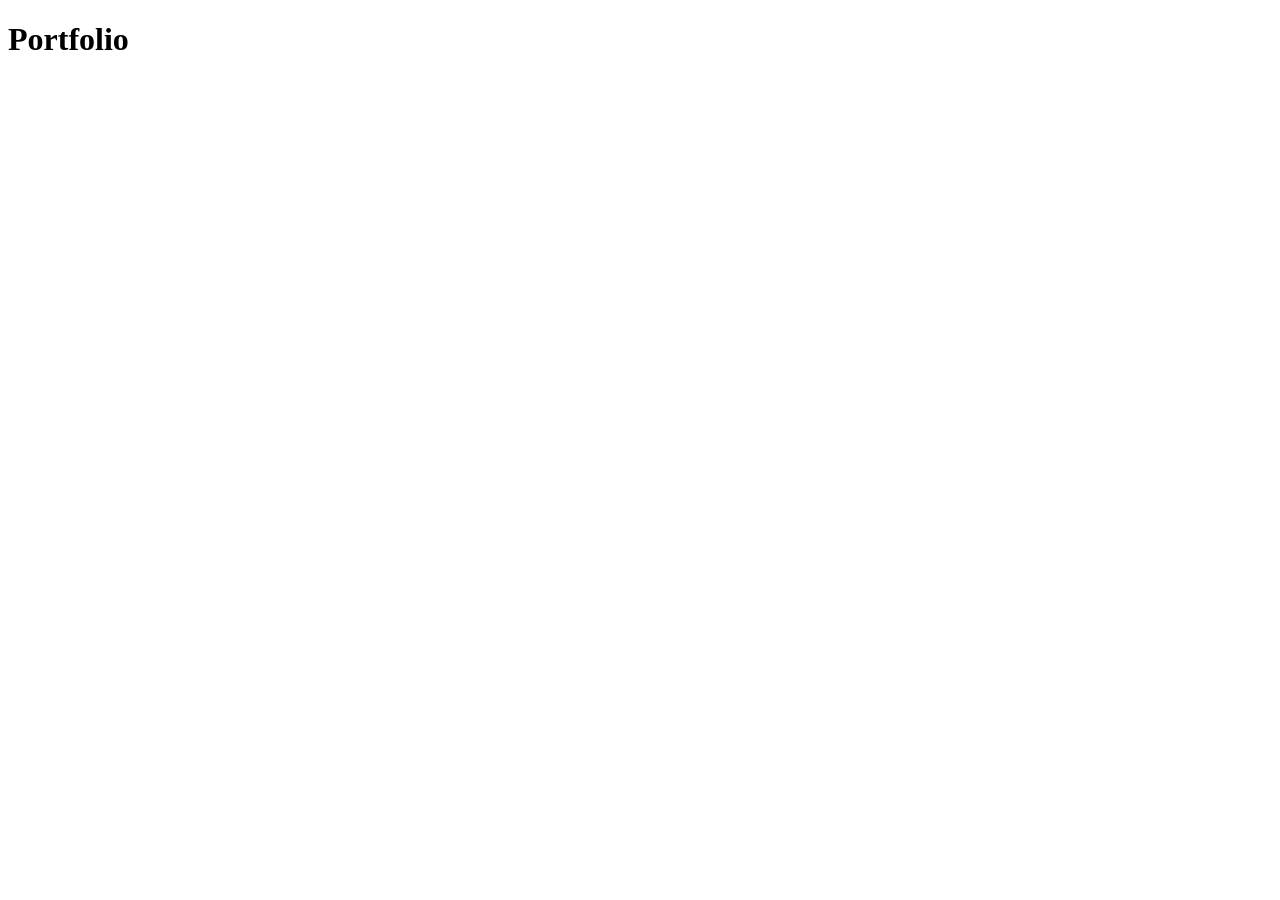
==== index.html @ 45ffc540 "Add initial portfolio structure with HTML, CSS, and JavaScript files" ====
<!DOCTYPE html>
<html lang="fr">
  <head>
    <meta charset="UTF-8" />
    <meta name="viewport" content="width=device-width, initial-scale=1.0" />
    <title>Portfolio</title>
    <link rel="stylesheet" href="css/base.css" />
  </head>
  <body>
    <h1>Portfolio</h1>
  </body>
</html>
---- css/base.css ----
/* Styles de base du portfolio */
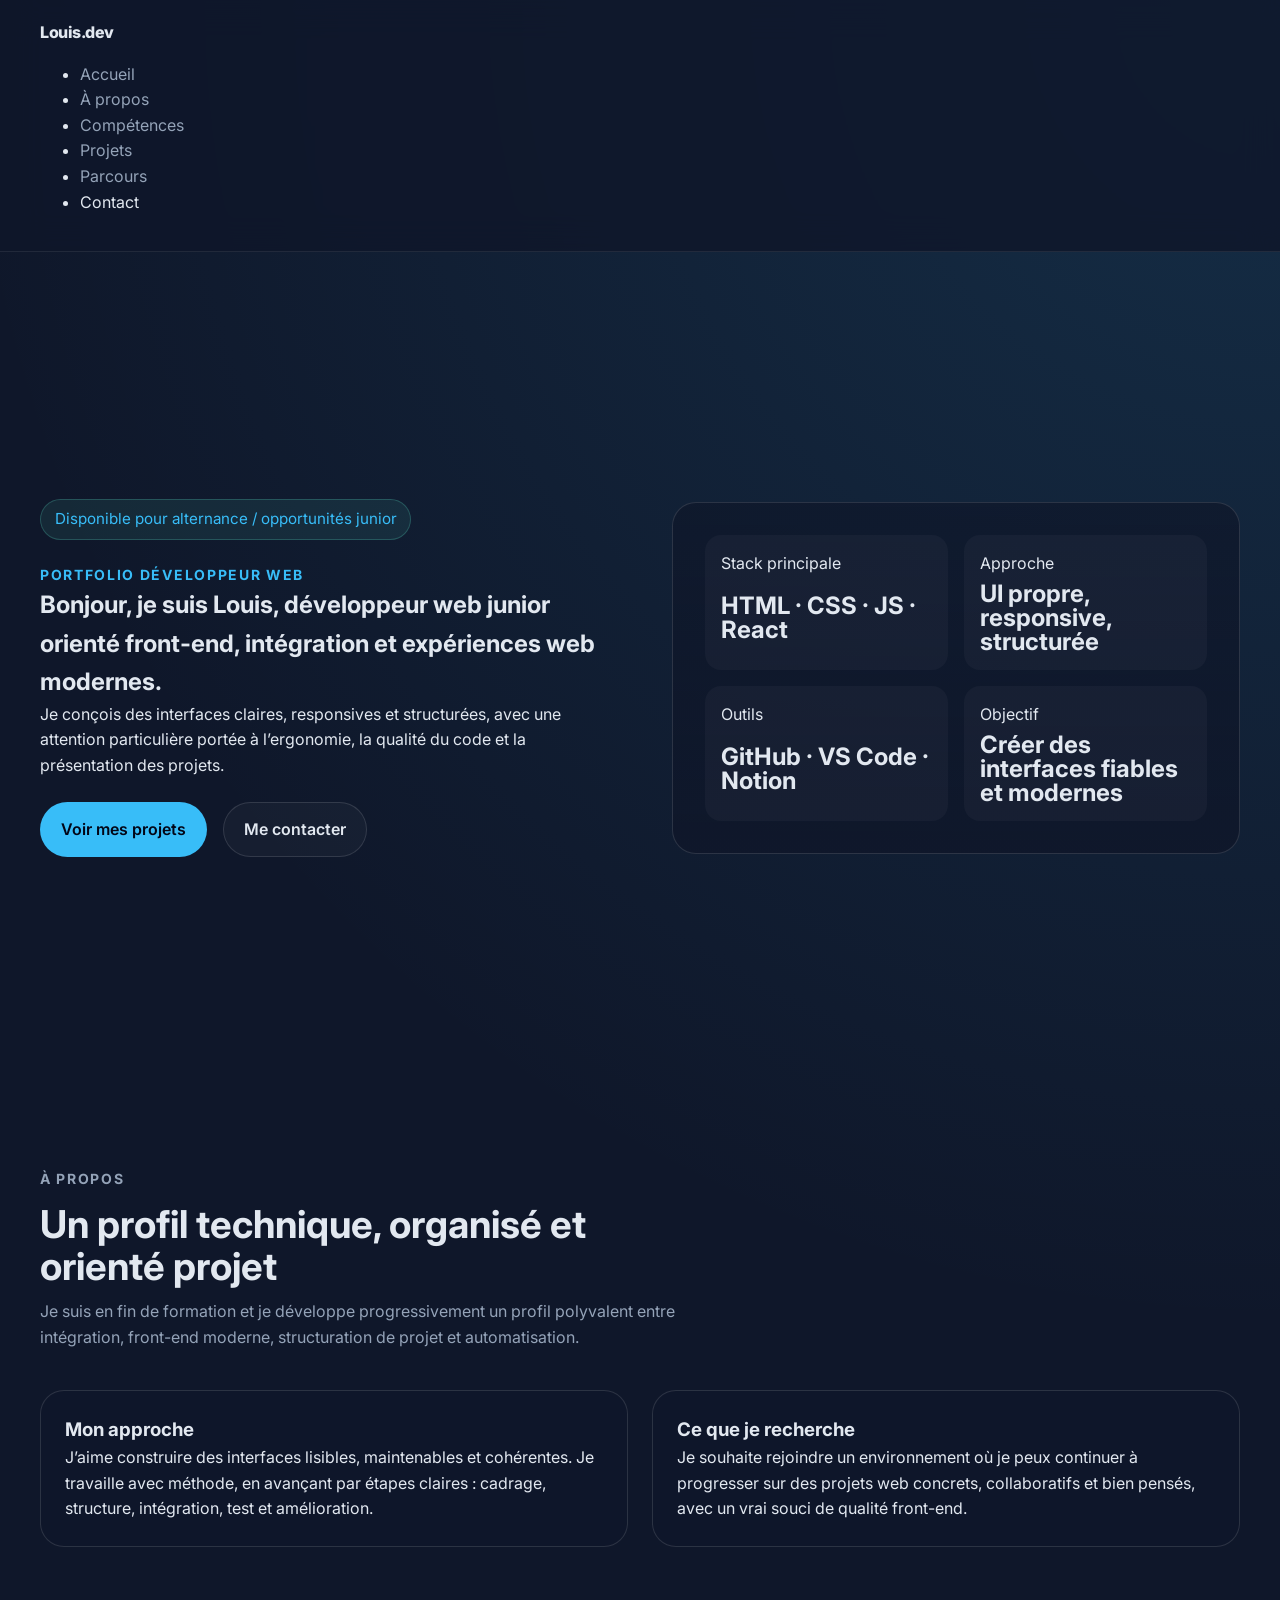
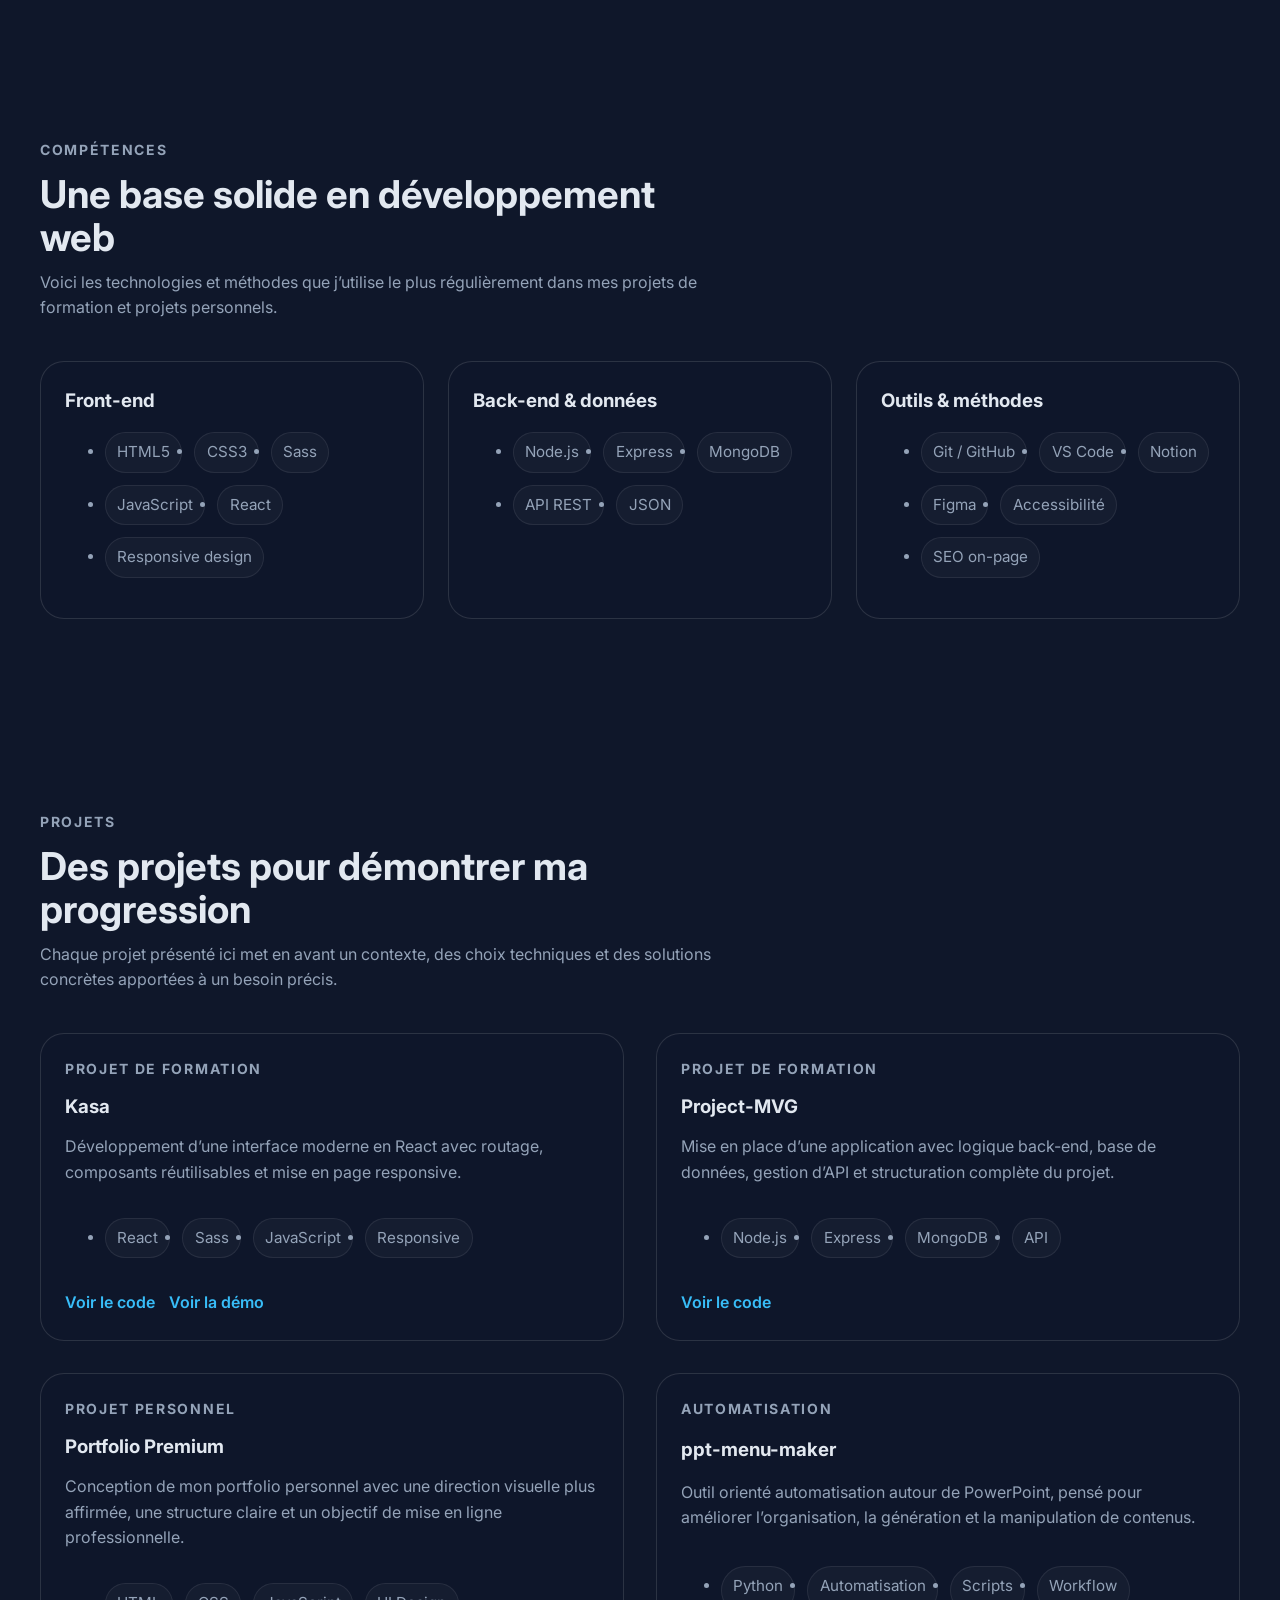
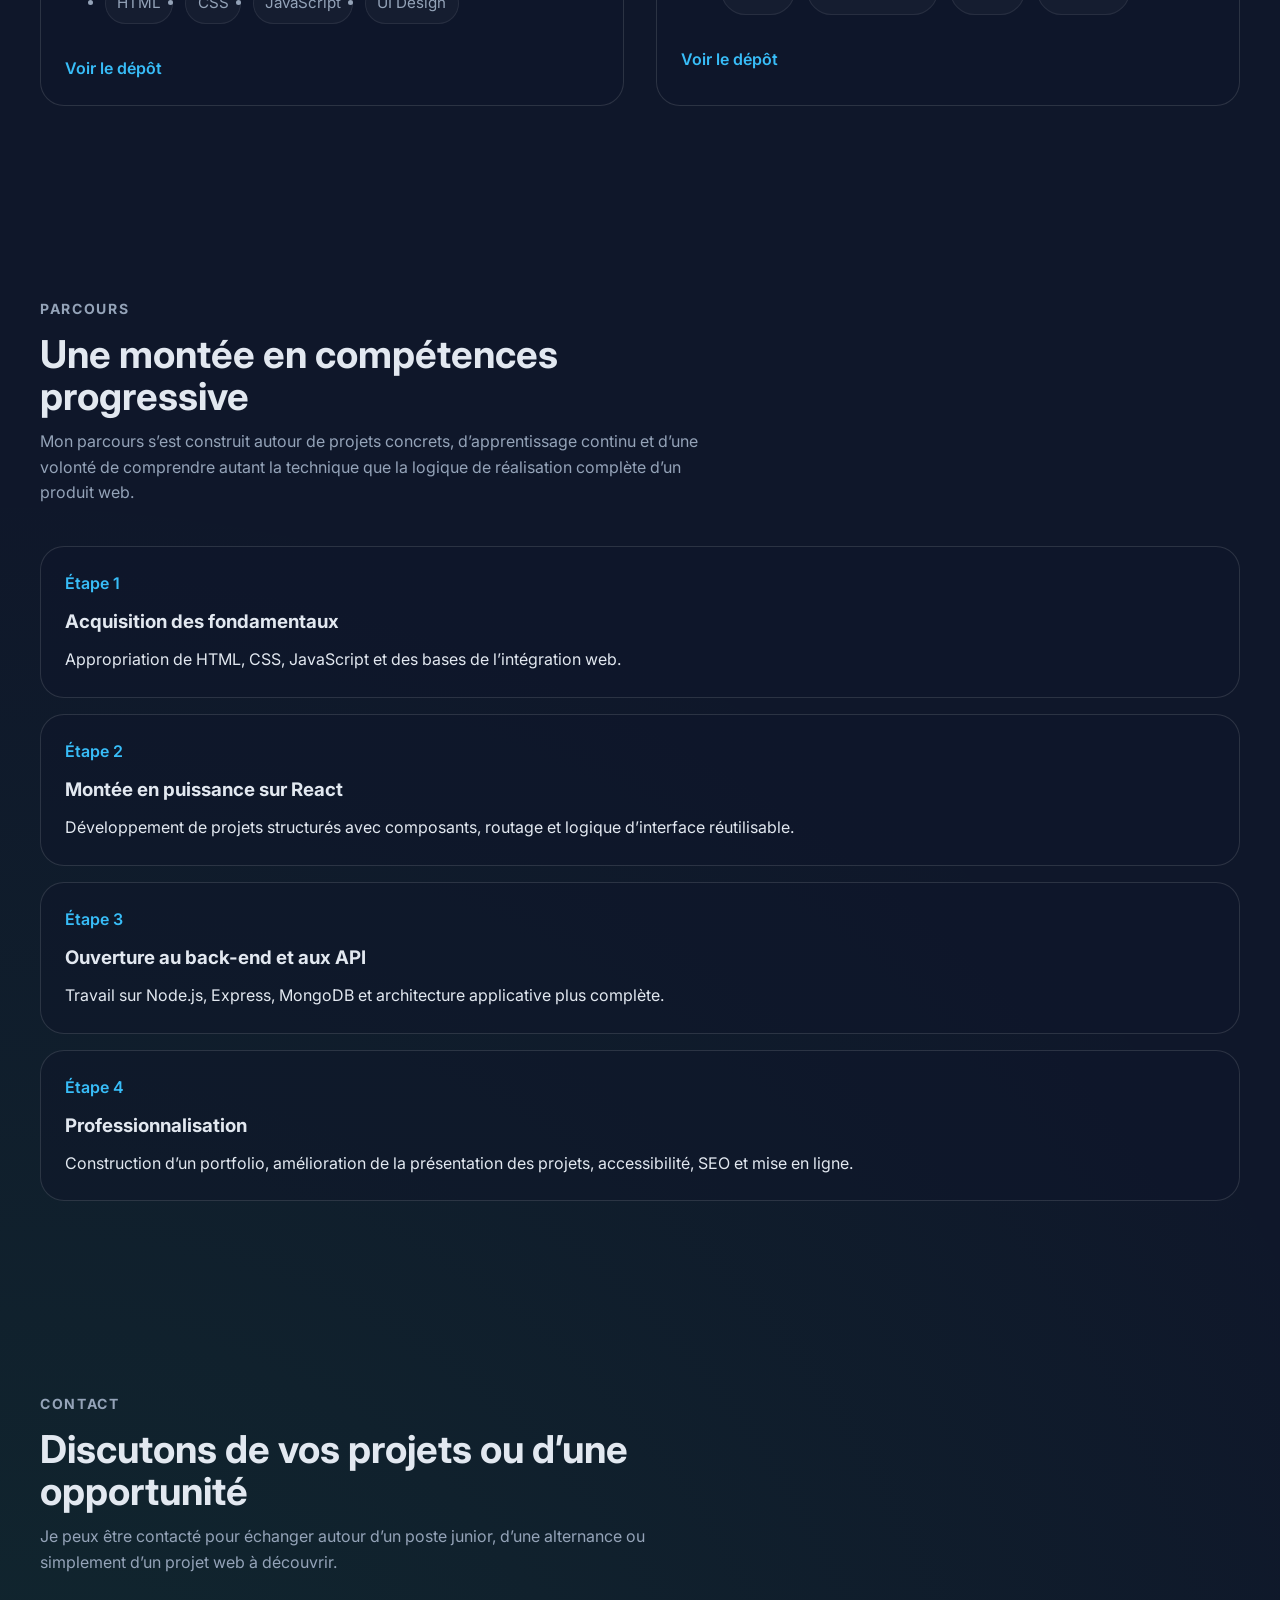
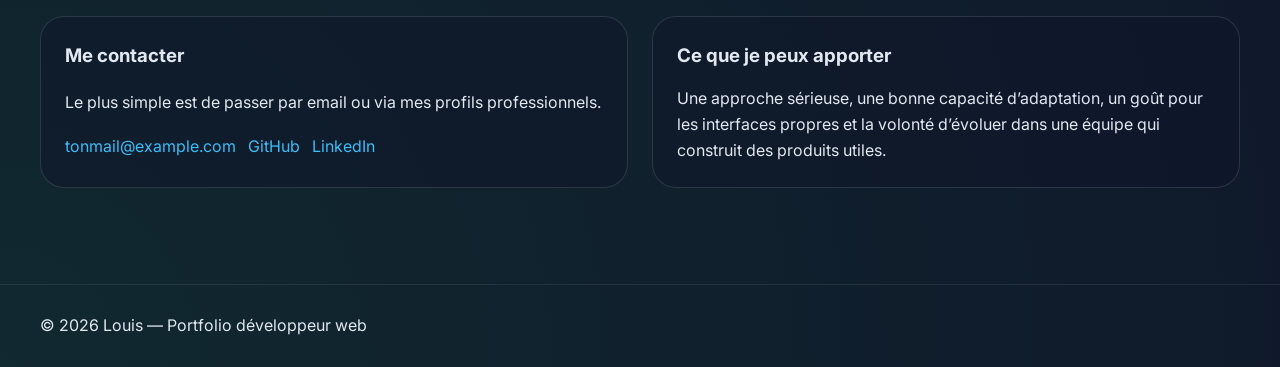
==== commit 19771632: "Enhance portfolio structure with responsive design, improved navigation, and updated styles" ====
--- a/index.html
+++ b/index.html
@@ -3,10 +3,397 @@
   <head>
     <meta charset="UTF-8" />
     <meta name="viewport" content="width=device-width, initial-scale=1.0" />
-    <title>Portfolio</title>
-    <link rel="stylesheet" href="css/base.css" />
+    <title>Louis | Portfolio Développeur Web</title>
+    <meta
+      name="description"
+      content="Portfolio de Louis, développeur web junior spécialisé en front-end, intégration, React et projets web modernes."
+    />
+
+    <link rel="preconnect" href="https://fonts.googleapis.com" />
+    <link rel="preconnect" href="https://fonts.gstatic.com" crossorigin />
+    <link
+      href="https://fonts.googleapis.com/css2?family=Inter:wght@400;500;600;700;800&display=swap"
+      rel="stylesheet"
+    />
+
+    <link rel="stylesheet" href="./css/base.css" />
+    <link rel="stylesheet" href="./css/layout.css" />
+    <link rel="stylesheet" href="./css/components.css" />
+    <link rel="stylesheet" href="./css/sections.css" />
+    <link rel="stylesheet" href="./css/responsive.css" />
   </head>
   <body>
-    <h1>Portfolio</h1>
+    <a class="skip-link" href="#main-content">Aller au contenu</a>
+
+    <header class="site-header">
+      <div class="container site-header-inner">
+        <a class="site-logo" href="#home" aria-label="Retour à l'accueil">
+          Louis.dev
+        </a>
+
+        <button
+          class="nav-toggle"
+          type="button"
+          aria-label="Ouvrir le menu"
+          aria-controls="site-navigation"
+          aria-expanded="false"
+        >
+          Menu
+        </button>
+
+        <nav
+          class="site-nav"
+          id="site-navigation"
+          aria-label="Navigation principale"
+        >
+          <ul>
+            <li><a href="#home" class="is-active">Accueil</a></li>
+            <li><a href="#about">À propos</a></li>
+            <li><a href="#skills">Compétences</a></li>
+            <li><a href="#projects">Projets</a></li>
+            <li><a href="#journey">Parcours</a></li>
+            <li><a href="#contact">Contact</a></li>
+          </ul>
+        </nav>
+      </div>
+    </header>
+
+    <main id="main-content">
+      <section class="hero section" id="home">
+        <div class="container hero-inner">
+          <div class="hero-copy">
+            <span class="hero-badge">Disponible pour alternance / opportunités junior</span>
+
+            <div class="stack">
+              <p class="eyebrow">Portfolio développeur web</p>
+              <h1>
+                Bonjour, je suis Louis, développeur web junior orienté front-end,
+                intégration et expériences web modernes.
+              </h1>
+              <p class="muted">
+                Je conçois des interfaces claires, responsives et structurées,
+                avec une attention particulière portée à l’ergonomie, la qualité
+                du code et la présentation des projets.
+              </p>
+            </div>
+
+            <div class="hero-actions">
+              <a class="button button-primary" href="#projects">Voir mes projets</a>
+              <a class="button button-secondary" href="#contact">Me contacter</a>
+            </div>
+          </div>
+
+          <div class="hero-visual">
+            <div class="hero-card">
+              <div class="hero-card-grid">
+                <div class="hero-metric">
+                  <span class="muted">Stack principale</span>
+                  <strong>HTML · CSS · JS · React</strong>
+                </div>
+
+                <div class="hero-metric">
+                  <span class="muted">Approche</span>
+                  <strong>UI propre, responsive, structurée</strong>
+                </div>
+
+                <div class="hero-metric">
+                  <span class="muted">Outils</span>
+                  <strong>GitHub · VS Code · Notion</strong>
+                </div>
+
+                <div class="hero-metric">
+                  <span class="muted">Objectif</span>
+                  <strong>Créer des interfaces fiables et modernes</strong>
+                </div>
+              </div>
+            </div>
+          </div>
+        </div>
+      </section>
+
+      <section class="section" id="about">
+        <div class="container">
+          <div class="section-heading">
+            <p class="eyebrow">À propos</p>
+            <h2>Un profil technique, organisé et orienté projet</h2>
+            <p>
+              Je suis en fin de formation et je développe progressivement un profil
+              polyvalent entre intégration, front-end moderne, structuration de projet
+              et automatisation.
+            </p>
+          </div>
+
+          <div class="about-grid">
+            <article class="about-card">
+              <h3>Mon approche</h3>
+              <p class="muted">
+                J’aime construire des interfaces lisibles, maintenables et cohérentes.
+                Je travaille avec méthode, en avançant par étapes claires :
+                cadrage, structure, intégration, test et amélioration.
+              </p>
+            </article>
+
+            <article class="about-card">
+              <h3>Ce que je recherche</h3>
+              <p class="muted">
+                Je souhaite rejoindre un environnement où je peux continuer à progresser
+                sur des projets web concrets, collaboratifs et bien pensés, avec un vrai
+                souci de qualité front-end.
+              </p>
+            </article>
+          </div>
+        </div>
+      </section>
+
+      <section class="section" id="skills">
+        <div class="container">
+          <div class="section-heading">
+            <p class="eyebrow">Compétences</p>
+            <h2>Une base solide en développement web</h2>
+            <p>
+              Voici les technologies et méthodes que j’utilise le plus régulièrement
+              dans mes projets de formation et projets personnels.
+            </p>
+          </div>
+
+          <div class="skills-grid">
+            <article class="skill-category">
+              <h3>Front-end</h3>
+              <ul>
+                <li>HTML5</li>
+                <li>CSS3</li>
+                <li>Sass</li>
+                <li>JavaScript</li>
+                <li>React</li>
+                <li>Responsive design</li>
+              </ul>
+            </article>
+
+            <article class="skill-category">
+              <h3>Back-end & données</h3>
+              <ul>
+                <li>Node.js</li>
+                <li>Express</li>
+                <li>MongoDB</li>
+                <li>API REST</li>
+                <li>JSON</li>
+              </ul>
+            </article>
+
+            <article class="skill-category">
+              <h3>Outils & méthodes</h3>
+              <ul>
+                <li>Git / GitHub</li>
+                <li>VS Code</li>
+                <li>Notion</li>
+                <li>Figma</li>
+                <li>Accessibilité</li>
+                <li>SEO on-page</li>
+              </ul>
+            </article>
+          </div>
+        </div>
+      </section>
+
+      <section class="section" id="projects">
+        <div class="container">
+          <div class="section-heading">
+            <p class="eyebrow">Projets</p>
+            <h2>Des projets pour démontrer ma progression</h2>
+            <p>
+              Chaque projet présenté ici met en avant un contexte, des choix techniques
+              et des solutions concrètes apportées à un besoin précis.
+            </p>
+          </div>
+
+          <div class="projects-grid">
+            <article class="project-card">
+              <header>
+                <p class="eyebrow">Projet de formation</p>
+                <h3>Kasa</h3>
+                <p>
+                  Développement d’une interface moderne en React avec routage,
+                  composants réutilisables et mise en page responsive.
+                </p>
+              </header>
+
+              <ul class="project-stack">
+                <li>React</li>
+                <li>Sass</li>
+                <li>JavaScript</li>
+                <li>Responsive</li>
+              </ul>
+
+              <div class="project-links">
+                <a href="#" target="_blank" rel="noopener noreferrer">Voir le code</a>
+                <a href="#" target="_blank" rel="noopener noreferrer">Voir la démo</a>
+              </div>
+            </article>
+
+            <article class="project-card">
+              <header>
+                <p class="eyebrow">Projet de formation</p>
+                <h3>Project-MVG</h3>
+                <p>
+                  Mise en place d’une application avec logique back-end, base de données,
+                  gestion d’API et structuration complète du projet.
+                </p>
+              </header>
+
+              <ul class="project-stack">
+                <li>Node.js</li>
+                <li>Express</li>
+                <li>MongoDB</li>
+                <li>API</li>
+              </ul>
+
+              <div class="project-links">
+                <a href="#" target="_blank" rel="noopener noreferrer">Voir le code</a>
+              </div>
+            </article>
+
+            <article class="project-card">
+              <header>
+                <p class="eyebrow">Projet personnel</p>
+                <h3>Portfolio Premium</h3>
+                <p>
+                  Conception de mon portfolio personnel avec une direction visuelle
+                  plus affirmée, une structure claire et un objectif de mise en ligne
+                  professionnelle.
+                </p>
+              </header>
+
+              <ul class="project-stack">
+                <li>HTML</li>
+                <li>CSS</li>
+                <li>JavaScript</li>
+                <li>UI Design</li>
+              </ul>
+
+              <div class="project-links">
+                <a href="#" target="_blank" rel="noopener noreferrer">Voir le dépôt</a>
+              </div>
+            </article>
+
+            <article class="project-card">
+              <header>
+                <p class="eyebrow">Automatisation</p>
+                <h3>ppt-menu-maker</h3>
+                <p>
+                  Outil orienté automatisation autour de PowerPoint, pensé pour améliorer
+                  l’organisation, la génération et la manipulation de contenus.
+                </p>
+              </header>
+
+              <ul class="project-stack">
+                <li>Python</li>
+                <li>Automatisation</li>
+                <li>Scripts</li>
+                <li>Workflow</li>
+              </ul>
+
+              <div class="project-links">
+                <a href="#" target="_blank" rel="noopener noreferrer">Voir le dépôt</a>
+              </div>
+            </article>
+          </div>
+        </div>
+      </section>
+
+      <section class="section" id="journey">
+        <div class="container">
+          <div class="section-heading">
+            <p class="eyebrow">Parcours</p>
+            <h2>Une montée en compétences progressive</h2>
+            <p>
+              Mon parcours s’est construit autour de projets concrets, d’apprentissage
+              continu et d’une volonté de comprendre autant la technique que la logique
+              de réalisation complète d’un produit web.
+            </p>
+          </div>
+
+          <div class="timeline">
+            <article class="timeline-item">
+              <span>Étape 1</span>
+              <h3>Acquisition des fondamentaux</h3>
+              <p class="muted">
+                Appropriation de HTML, CSS, JavaScript et des bases de l’intégration web.
+              </p>
+            </article>
+
+            <article class="timeline-item">
+              <span>Étape 2</span>
+              <h3>Montée en puissance sur React</h3>
+              <p class="muted">
+                Développement de projets structurés avec composants, routage et logique
+                d’interface réutilisable.
+              </p>
+            </article>
+
+            <article class="timeline-item">
+              <span>Étape 3</span>
+              <h3>Ouverture au back-end et aux API</h3>
+              <p class="muted">
+                Travail sur Node.js, Express, MongoDB et architecture applicative plus complète.
+              </p>
+            </article>
+
+            <article class="timeline-item">
+              <span>Étape 4</span>
+              <h3>Professionnalisation</h3>
+              <p class="muted">
+                Construction d’un portfolio, amélioration de la présentation des projets,
+                accessibilité, SEO et mise en ligne.
+              </p>
+            </article>
+          </div>
+        </div>
+      </section>
+
+      <section class="section" id="contact">
+        <div class="container">
+          <div class="section-heading">
+            <p class="eyebrow">Contact</p>
+            <h2>Discutons de vos projets ou d’une opportunité</h2>
+            <p>
+              Je peux être contacté pour échanger autour d’un poste junior, d’une alternance
+              ou simplement d’un projet web à découvrir.
+            </p>
+          </div>
+
+          <div class="contact-grid">
+            <article class="contact-card">
+              <h3>Me contacter</h3>
+              <p class="muted">
+                Le plus simple est de passer par email ou via mes profils professionnels.
+              </p>
+
+              <div class="contact-list">
+                <a href="mailto:tonmail@example.com">tonmail@example.com</a>
+                <a href="https://github.com/" target="_blank" rel="noopener noreferrer">GitHub</a>
+                <a href="https://www.linkedin.com/" target="_blank" rel="noopener noreferrer">LinkedIn</a>
+              </div>
+            </article>
+
+            <article class="contact-card">
+              <h3>Ce que je peux apporter</h3>
+              <p class="muted">
+                Une approche sérieuse, une bonne capacité d’adaptation, un goût pour les
+                interfaces propres et la volonté d’évoluer dans une équipe qui construit
+                des produits utiles.
+              </p>
+            </article>
+          </div>
+        </div>
+      </section>
+    </main>
+
+    <footer class="site-footer">
+      <div class="container">
+        <p>© 2026 Louis — Portfolio développeur web</p>
+      </div>
+    </footer>
+
+    <script src="./js/main.js"></script>
   </body>
-</html>
+</html>
--- a/css/base.css
+++ b/css/base.css
@@ -1 +1,120 @@
-/* Styles de base du portfolio */
+:root {
+  --color-bg: #0f172a;
+  --color-surface: #111c34;
+  --color-surface-alt: #17233f;
+  --color-card: #1e293b;
+  --color-border: rgba(255, 255, 255, 0.12);
+
+  --color-text: #e2e8f0;
+  --color-text-muted: #94a3b8;
+
+  --color-primary: #38bdf8;
+  --color-primary-dark: #0ea5e9;
+  --color-secondary: #22c55e;
+
+  --shadow-sm: 0 10px 30px rgba(15, 23, 42, 0.18);
+  --shadow-lg: 0 20px 50px rgba(2, 6, 23, 0.35);
+
+  --radius-sm: 0.75rem;
+  --radius-md: 1rem;
+  --radius-lg: 1.5rem;
+
+  --container: 1200px;
+
+  --transition-fast: 180ms ease;
+  --transition-medium: 280ms ease;
+}
+
+*,
+*::before,
+*::after {
+  box-sizing: border-box;
+}
+
+html {
+  scroll-behavior: smooth;
+}
+
+body {
+  margin: 0;
+  min-height: 100vh;
+  font-family: 'Inter', sans-serif;
+  font-size: 16px;
+  line-height: 1.6;
+  color: var(--color-text);
+  background:
+    radial-gradient(circle at top right, rgba(56, 189, 248, 0.14), transparent 25%),
+    radial-gradient(circle at bottom left, rgba(34, 197, 94, 0.10), transparent 28%),
+    var(--color-bg);
+}
+
+img,
+picture,
+svg,
+video {
+  display: block;
+  max-width: 100%;
+}
+
+a {
+  color: inherit;
+  text-decoration: none;
+}
+
+button,
+input,
+textarea,
+select {
+  font: inherit;
+}
+
+button {
+  cursor: pointer;
+}
+
+h1,
+h2,
+h3,
+p {
+  margin: 0;
+}
+
+ul[role='list'] {
+  list-style: none;
+  margin: 0;
+  padding: 0;
+}
+
+.skip-link {
+  position: absolute;
+  left: -9999px;
+  top: auto;
+}
+
+.skip-link:focus {
+  left: 1rem;
+  top: 1rem;
+  z-index: 1000;
+  padding: 0.75rem 1rem;
+  border-radius: var(--radius-sm);
+  background: var(--color-primary);
+  color: #020617;
+}
+
+:focus-visible {
+  outline: 2px solid var(--color-primary);
+  outline-offset: 3px;
+}
+
+@media (prefers-reduced-motion: reduce) {
+  html {
+    scroll-behavior: auto;
+  }
+
+  *,
+  *::before,
+  *::after {
+    animation: none !important;
+    transition: none !important;
+  }
+}
--- a/css/layout.css
+++ b/css/layout.css
@@ -0,0 +1,61 @@
+.container {
+  width: min(calc(100% - 2rem), var(--container));
+  margin-inline: auto;
+}
+
+.section {
+  padding: 6rem 0;
+}
+
+.section-shell {
+  display: grid;
+  gap: 2.5rem;
+}
+
+.section-heading {
+  display: grid;
+  gap: 0.75rem;
+  max-width: 700px;
+}
+
+.section-heading h2 {
+  font-size: clamp(2rem, 3vw, 3rem);
+  line-height: 1.1;
+}
+
+.eyebrow {
+  font-size: 0.875rem;
+  font-weight: 700;
+  text-transform: uppercase;
+  letter-spacing: 0.12em;
+  color: var(--color-primary);
+}
+
+.site-header {
+  position: sticky;
+  top: 0;
+  z-index: 100;
+  border-bottom: 1px solid rgba(255, 255, 255, 0.08);
+  backdrop-filter: blur(18px);
+  background: rgba(15, 23, 42, 0.82);
+}
+
+.header-inner,
+.footer-inner {
+  display: flex;
+  align-items: center;
+  justify-content: space-between;
+  gap: 1.5rem;
+  min-height: 72px;
+}
+
+.site-nav {
+  display: flex;
+  align-items: center;
+  gap: 1.5rem;
+}
+
+.site-footer {
+  padding: 1.75rem 0;
+  border-top: 1px solid rgba(255, 255, 255, 0.08);
+}
--- a/css/components.css
+++ b/css/components.css
@@ -0,0 +1,82 @@
+.site-logo {
+  font-weight: 800;
+  letter-spacing: -0.03em;
+}
+
+.site-nav a,
+.site-footer a {
+  color: var(--color-text-muted);
+  transition: color var(--transition-fast);
+}
+
+.site-nav a:hover,
+.site-nav a:focus-visible,
+.site-nav a.is-active,
+.site-footer a:hover,
+.site-footer a:focus-visible {
+  color: var(--color-text);
+}
+
+.nav-toggle {
+  display: none;
+  padding: 0.65rem 0.9rem;
+  border: 1px solid var(--color-border);
+  border-radius: 999px;
+  background: rgba(255, 255, 255, 0.03);
+  color: var(--color-text);
+  transition:
+    background var(--transition-fast),
+    border-color var(--transition-fast),
+    transform var(--transition-fast);
+}
+
+.nav-toggle:hover,
+.nav-toggle:focus-visible {
+  background: rgba(255, 255, 255, 0.08);
+  border-color: rgba(255, 255, 255, 0.2);
+  transform: translateY(-1px);
+}
+
+.button {
+  display: inline-flex;
+  align-items: center;
+  justify-content: center;
+  gap: 0.5rem;
+  min-height: 48px;
+  padding: 0.85rem 1.25rem;
+  border: 1px solid transparent;
+  border-radius: 999px;
+  font-weight: 600;
+  transition:
+    transform var(--transition-fast),
+    background var(--transition-fast),
+    border-color var(--transition-fast),
+    color var(--transition-fast);
+}
+
+.button:hover,
+.button:focus-visible {
+  transform: translateY(-2px);
+}
+
+.button-primary {
+  background: var(--color-primary);
+  color: #020617;
+}
+
+.button-primary:hover,
+.button-primary:focus-visible {
+  background: var(--color-primary-dark);
+}
+
+.button-secondary {
+  background: rgba(255, 255, 255, 0.03);
+  border-color: var(--color-border);
+  color: var(--color-text);
+}
+
+.button-secondary:hover,
+.button-secondary:focus-visible {
+  background: rgba(255, 255, 255, 0.08);
+  border-color: rgba(255, 255, 255, 0.2);
+}
--- a/css/sections.css
+++ b/css/sections.css
@@ -0,0 +1,189 @@
+.hero {
+  padding-top: clamp(5rem, 10vw, 8rem);
+}
+
+.hero-inner {
+  display: grid;
+  gap: 2rem;
+  align-items: center;
+}
+
+.hero-copy {
+  display: grid;
+  gap: 1.5rem;
+}
+
+.hero-badge {
+  display: inline-flex;
+  align-items: center;
+  gap: 0.5rem;
+  width: fit-content;
+  padding: 0.45rem 0.85rem;
+  border: 1px solid rgba(100, 255, 218, 0.2);
+  border-radius: 999px;
+  background: rgba(100, 255, 218, 0.08);
+  color: var(--color-primary);
+  font-size: 0.95rem;
+}
+
+.hero-actions {
+  display: flex;
+  flex-wrap: wrap;
+  gap: 1rem;
+}
+
+.hero-visual {
+  position: relative;
+}
+
+.hero-card {
+  padding: 1.5rem;
+  border: 1px solid var(--color-border);
+  border-radius: 1.5rem;
+  background:
+    linear-gradient(180deg, rgba(15, 23, 42, 0.72), rgba(15, 23, 42, 0.88));
+  box-shadow: var(--shadow-soft);
+}
+
+.hero-card-grid {
+  display: grid;
+  gap: 1rem;
+}
+
+.hero-metric {
+  display: grid;
+  gap: 0.35rem;
+  padding: 1rem;
+  border-radius: 1rem;
+  background: rgba(255, 255, 255, 0.03);
+}
+
+.hero-metric strong {
+  font-size: 1.5rem;
+  line-height: 1;
+}
+
+.section-heading {
+  max-width: 42rem;
+  margin-bottom: 2.5rem;
+}
+
+.section-heading p {
+  color: var(--color-text-muted);
+}
+
+.about-grid,
+.contact-grid {
+  display: grid;
+  gap: 1.5rem;
+}
+
+.about-card,
+.skill-category,
+.project-card,
+.timeline-item,
+.contact-card {
+  padding: 1.5rem;
+  border: 1px solid var(--color-border);
+  border-radius: 1.5rem;
+  background: rgba(15, 23, 42, 0.55);
+  box-shadow: var(--shadow-soft);
+}
+
+.skills-grid,
+.projects-grid {
+  display: grid;
+  gap: 1.5rem;
+}
+
+.skill-category ul,
+.project-stack,
+.contact-list {
+  display: flex;
+  flex-wrap: wrap;
+  gap: 0.75rem;
+}
+
+.skill-category li,
+.project-stack li {
+  padding: 0.45rem 0.7rem;
+  border: 1px solid rgba(255, 255, 255, 0.08);
+  border-radius: 999px;
+  background: rgba(255, 255, 255, 0.03);
+  color: var(--color-text-muted);
+  font-size: 0.95rem;
+}
+
+.project-card {
+  display: grid;
+  gap: 1rem;
+}
+
+.project-card header {
+  display: grid;
+  gap: 0.75rem;
+}
+
+.project-card p {
+  color: var(--color-text-muted);
+}
+
+.project-links {
+  display: flex;
+  flex-wrap: wrap;
+  gap: 0.85rem;
+}
+
+.project-links a {
+  color: var(--color-primary);
+  font-weight: 600;
+}
+
+.timeline {
+  display: grid;
+  gap: 1rem;
+}
+
+.timeline-item {
+  position: relative;
+  display: grid;
+  gap: 0.65rem;
+}
+
+.timeline-item span {
+  color: var(--color-primary);
+  font-weight: 600;
+}
+
+.contact-card {
+  display: grid;
+  gap: 1rem;
+}
+
+.contact-list a {
+  color: var(--color-primary);
+}
+
+@media (min-width: 768px) {
+  .hero-inner,
+  .about-grid,
+  .contact-grid {
+    grid-template-columns: repeat(2, minmax(0, 1fr));
+  }
+
+  .hero-card-grid,
+  .skills-grid,
+  .projects-grid {
+    grid-template-columns: repeat(2, minmax(0, 1fr));
+  }
+}
+
+@media (min-width: 1024px) {
+  .skills-grid {
+    grid-template-columns: repeat(3, minmax(0, 1fr));
+  }
+
+  .projects-grid {
+    grid-template-columns: repeat(2, minmax(0, 1fr));
+  }
+}
--- a/css/responsive.css
+++ b/css/responsive.css
@@ -0,0 +1,122 @@
+@media (max-width: 1023px) {
+  .site-header-inner {
+    gap: 1rem;
+  }
+
+  .site-nav {
+    position: absolute;
+    top: calc(100% + 0.75rem);
+    right: 0;
+    left: 0;
+    display: none;
+    padding: 1rem;
+    border: 1px solid var(--color-border);
+    border-radius: 1rem;
+    background: rgba(2, 6, 23, 0.96);
+    box-shadow: var(--shadow-soft);
+  }
+
+  .site-nav.is-open {
+    display: block;
+  }
+
+  .site-nav ul {
+    flex-direction: column;
+    align-items: flex-start;
+  }
+
+  .nav-toggle {
+    display: inline-flex;
+    align-items: center;
+    justify-content: center;
+  }
+}
+
+@media (max-width: 767px) {
+  .site-header-inner {
+    position: relative;
+  }
+
+  .site-header {
+    padding-block: 1rem;
+  }
+
+  .hero {
+    padding-top: 4rem;
+  }
+
+  .hero-actions,
+  .project-links,
+  .contact-list {
+    flex-direction: column;
+    align-items: stretch;
+  }
+
+  .button {
+    width: 100%;
+  }
+
+  .hero-card,
+  .about-card,
+  .skill-category,
+  .project-card,
+  .timeline-item,
+  .contact-card {
+    padding: 1.25rem;
+    border-radius: 1.25rem;
+  }
+
+  .section-heading {
+    margin-bottom: 2rem;
+  }
+}
+
+@media (min-width: 768px) {
+  .site-header {
+    padding-block: 1.25rem;
+  }
+
+  .site-header-inner {
+    align-items: center;
+  }
+}
+
+@media (min-width: 1024px) {
+  .nav-toggle {
+    display: none;
+  }
+
+  .site-nav {
+    display: block !important;
+    position: static;
+    padding: 0;
+    border: 0;
+    background: transparent;
+    box-shadow: none;
+  }
+
+  .site-nav ul {
+    flex-direction: row;
+    align-items: center;
+  }
+
+  .hero {
+    min-height: calc(100vh - 5rem);
+    display: flex;
+    align-items: center;
+  }
+
+  .hero-card {
+    padding: 2rem;
+  }
+}
+
+@media (min-width: 1280px) {
+  .hero-inner {
+    gap: 4rem;
+  }
+
+  .projects-grid {
+    gap: 2rem;
+  }
+}
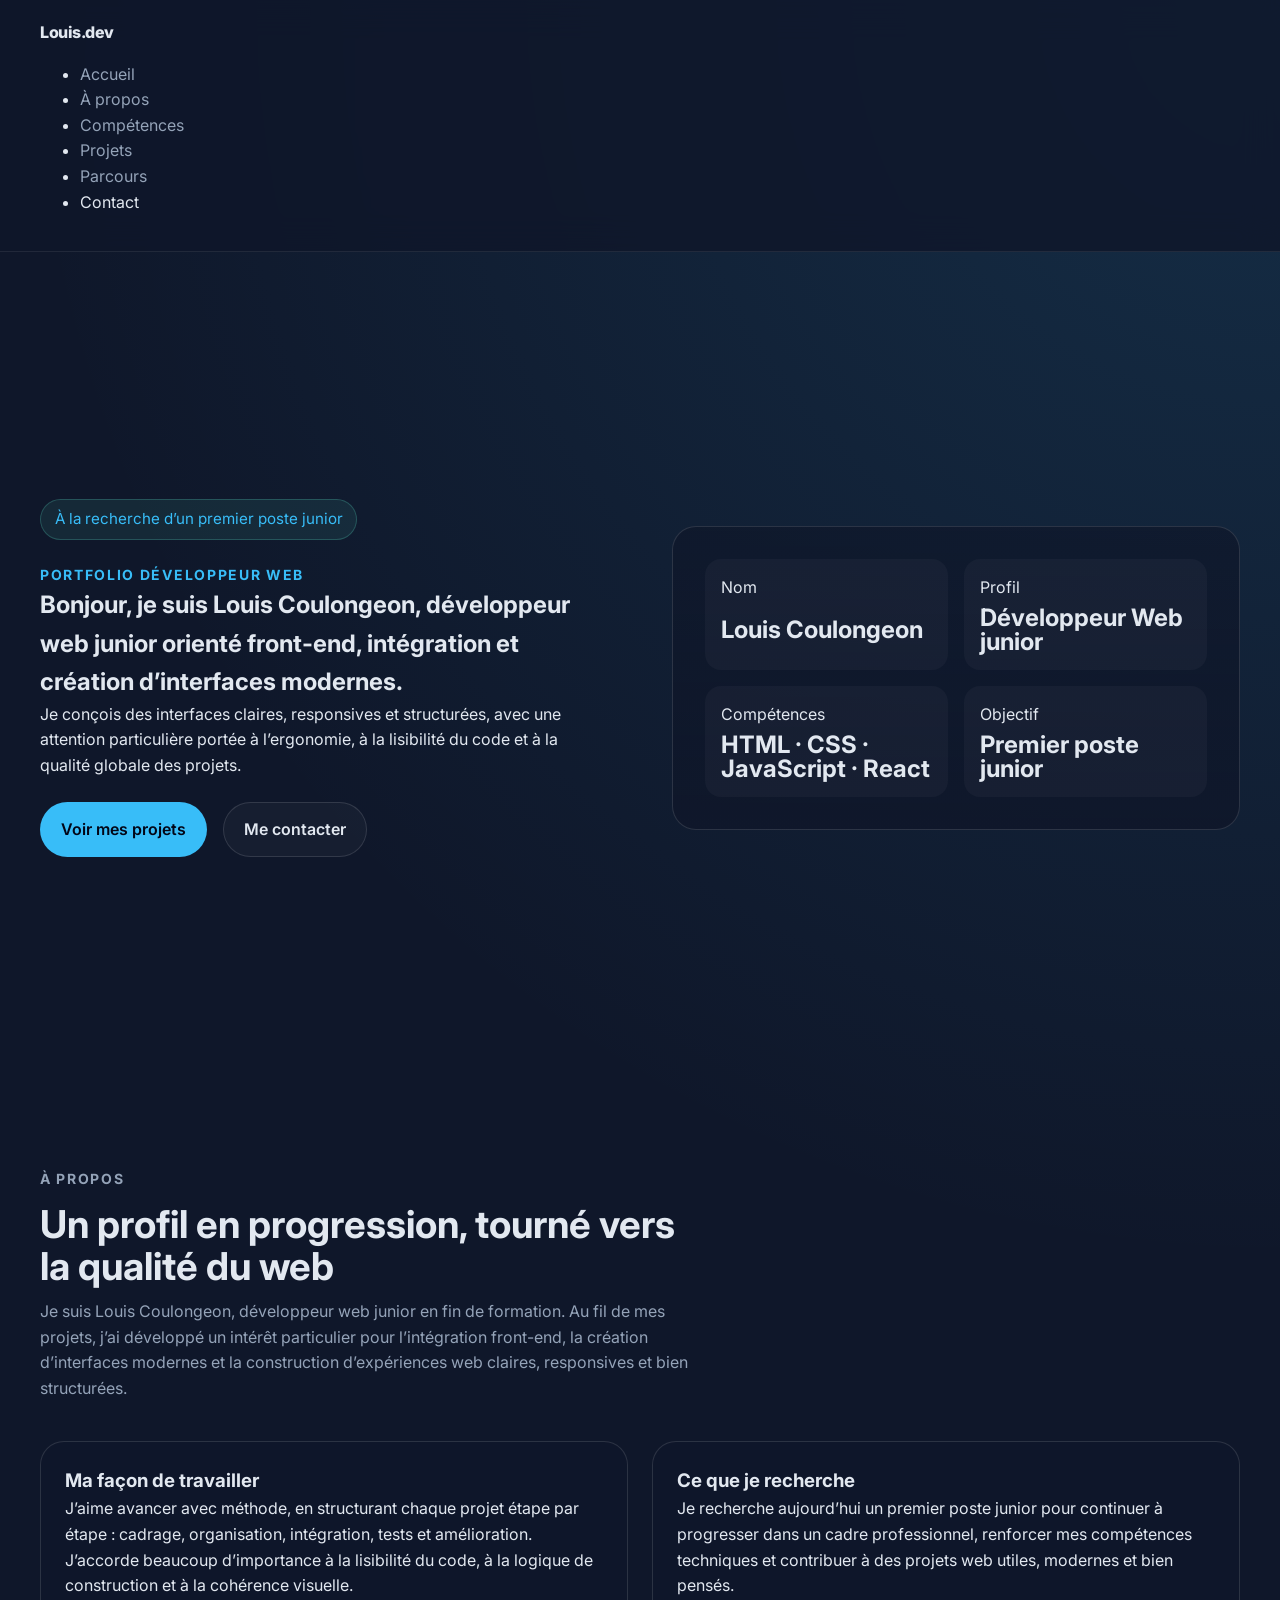
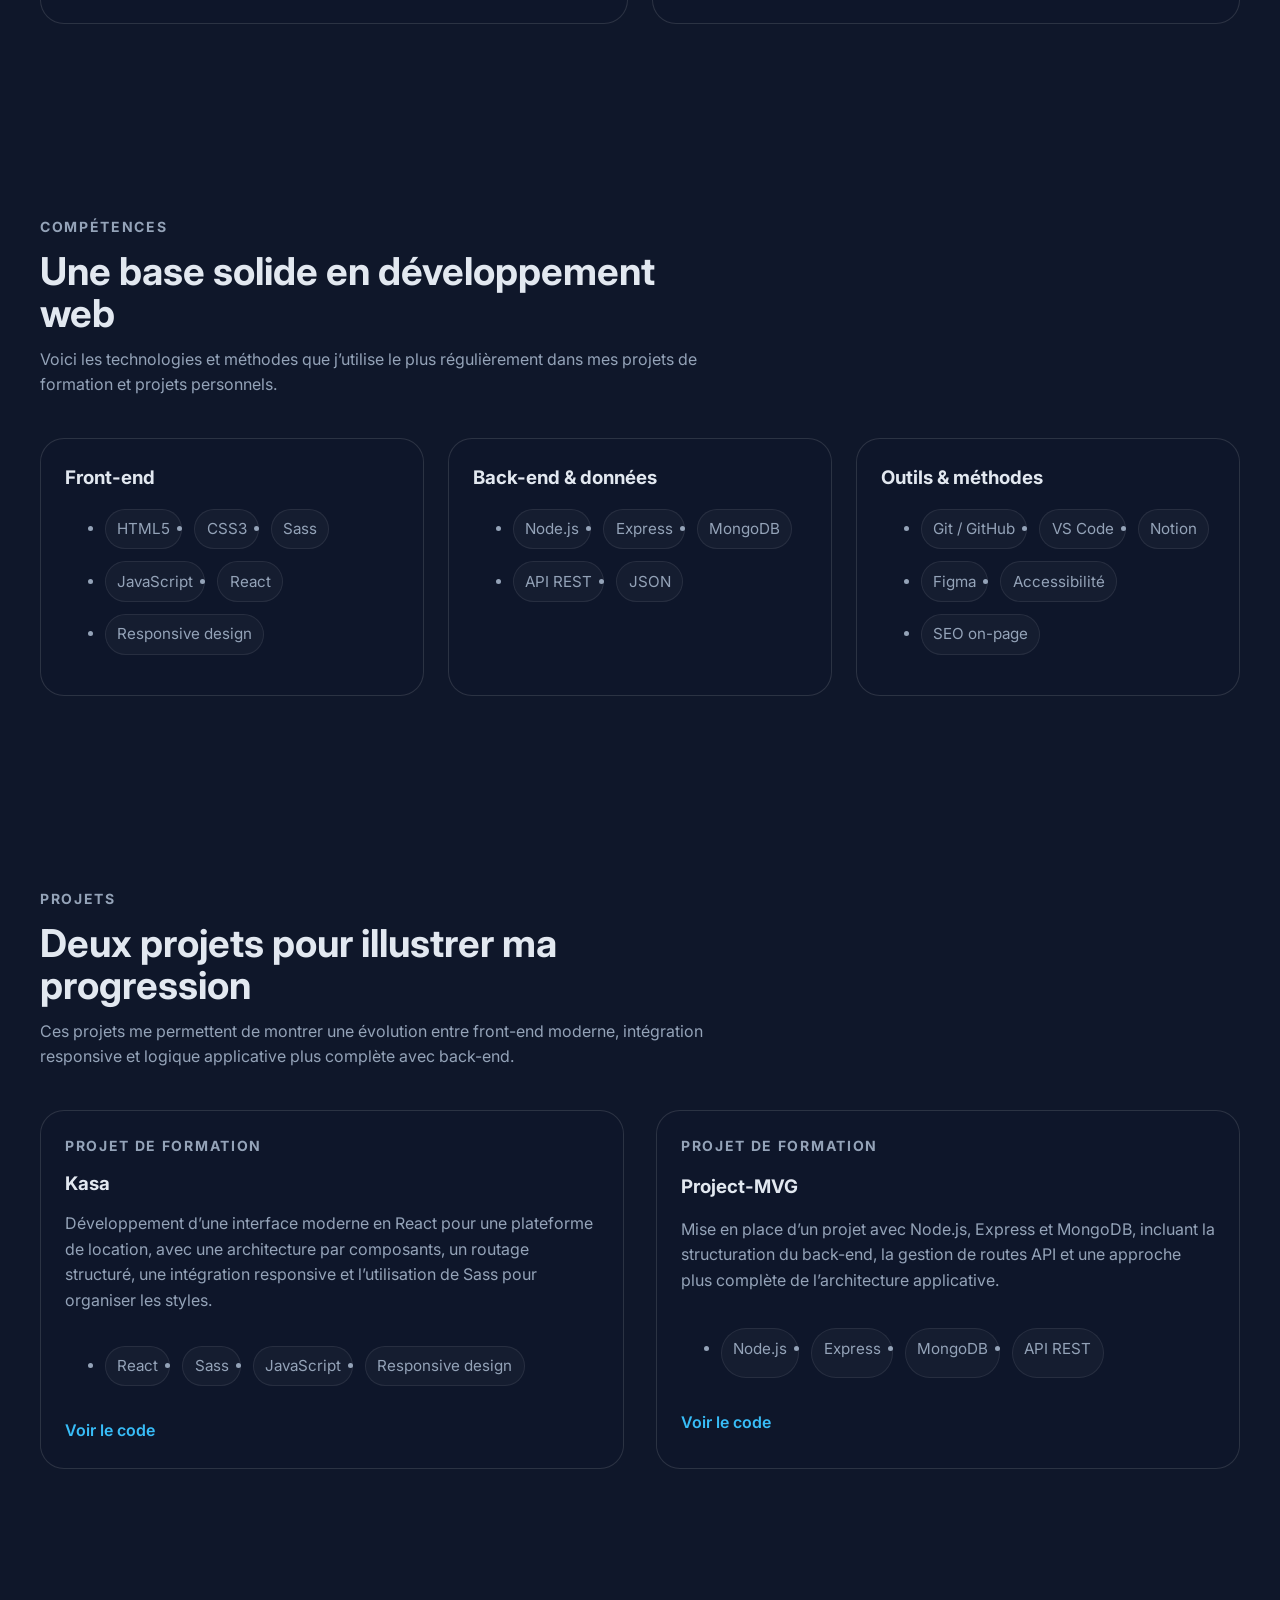
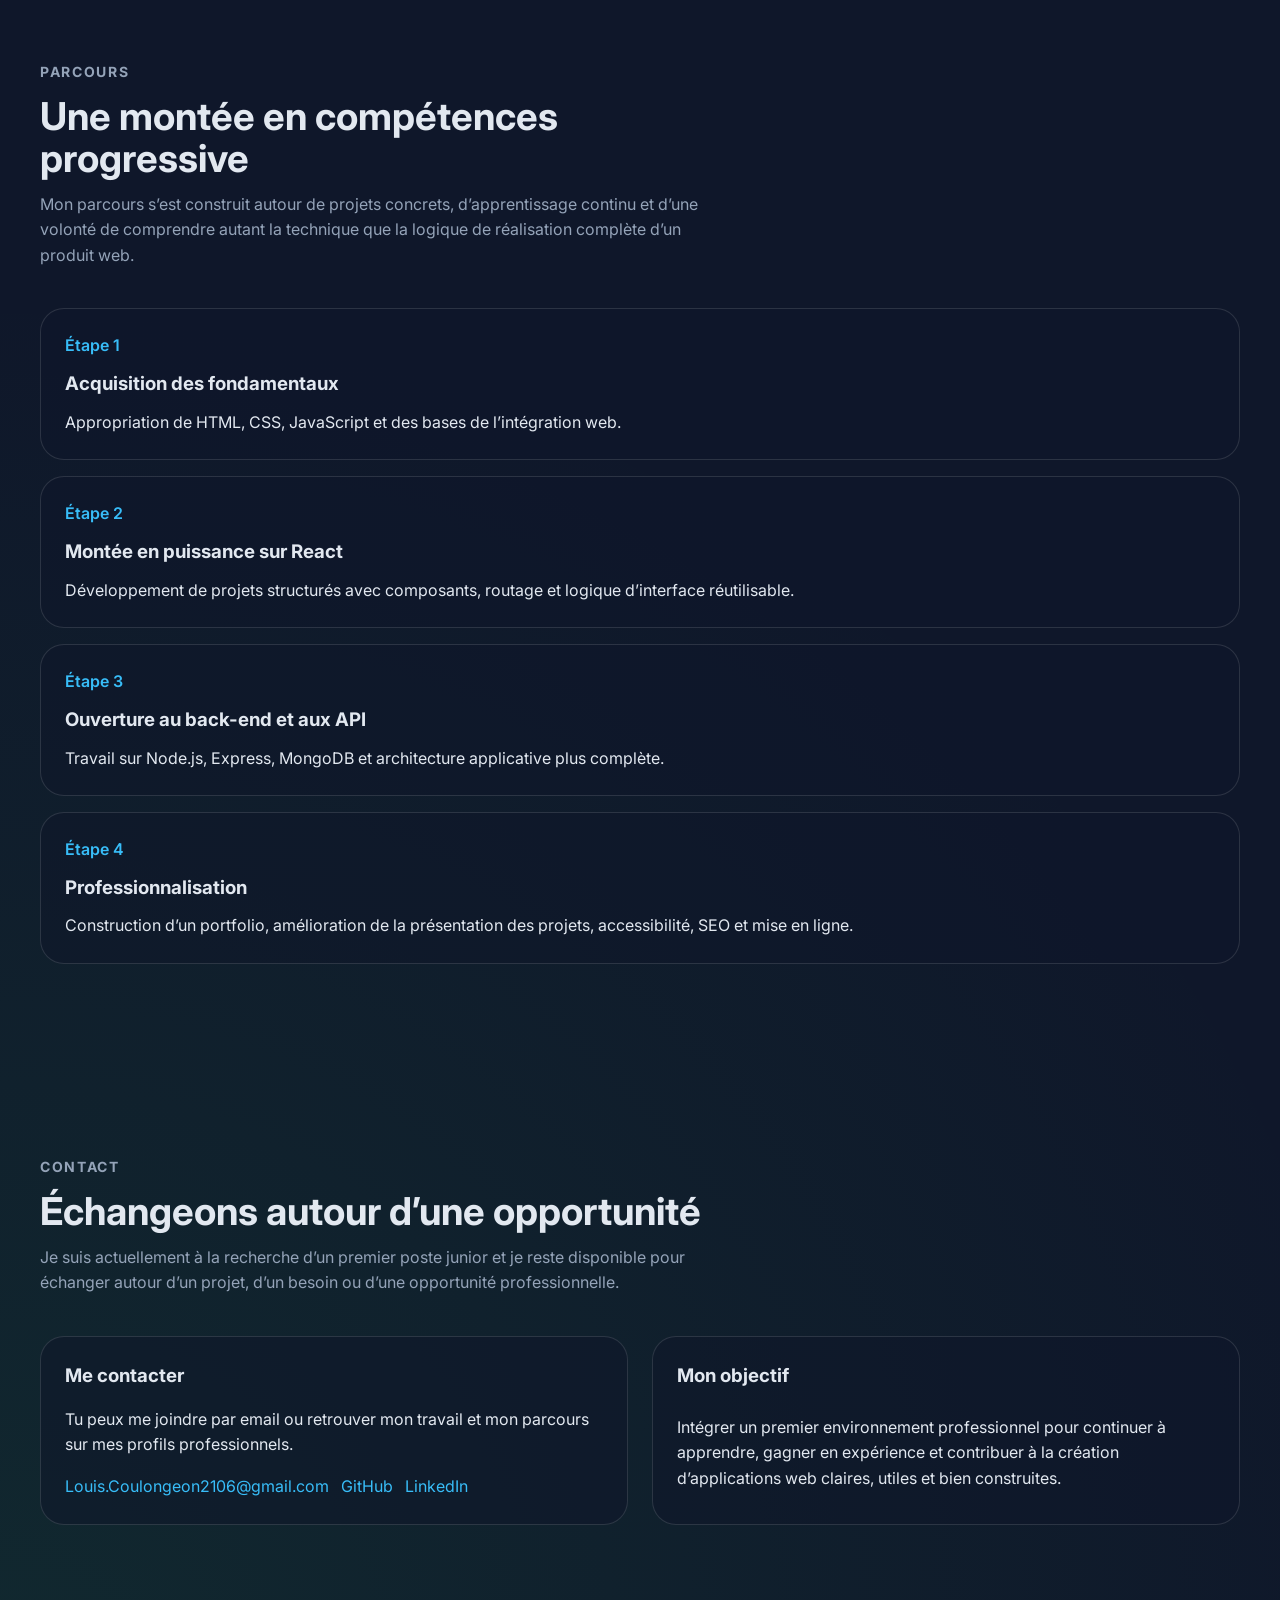
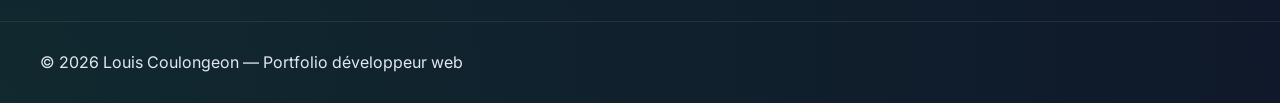
==== commit c1a75a13: "Update portfolio content and structure for clarity and professionalism" ====
--- a/index.html
+++ b/index.html
@@ -59,91 +59,94 @@
     </header>
 
     <main id="main-content">
-      <section class="hero section" id="home">
-        <div class="container hero-inner">
-          <div class="hero-copy">
-            <span class="hero-badge">Disponible pour alternance / opportunités junior</span>
-
-            <div class="stack">
-              <p class="eyebrow">Portfolio développeur web</p>
-              <h1>
-                Bonjour, je suis Louis, développeur web junior orienté front-end,
-                intégration et expériences web modernes.
-              </h1>
-              <p class="muted">
-                Je conçois des interfaces claires, responsives et structurées,
-                avec une attention particulière portée à l’ergonomie, la qualité
-                du code et la présentation des projets.
-              </p>
-            </div>
-
-            <div class="hero-actions">
-              <a class="button button-primary" href="#projects">Voir mes projets</a>
-              <a class="button button-secondary" href="#contact">Me contacter</a>
-            </div>
-          </div>
-
-          <div class="hero-visual">
-            <div class="hero-card">
-              <div class="hero-card-grid">
-                <div class="hero-metric">
-                  <span class="muted">Stack principale</span>
-                  <strong>HTML · CSS · JS · React</strong>
-                </div>
-
-                <div class="hero-metric">
-                  <span class="muted">Approche</span>
-                  <strong>UI propre, responsive, structurée</strong>
-                </div>
-
-                <div class="hero-metric">
-                  <span class="muted">Outils</span>
-                  <strong>GitHub · VS Code · Notion</strong>
-                </div>
-
-                <div class="hero-metric">
-                  <span class="muted">Objectif</span>
-                  <strong>Créer des interfaces fiables et modernes</strong>
-                </div>
-              </div>
-            </div>
-          </div>
-        </div>
-      </section>
-
-      <section class="section" id="about">
-        <div class="container">
-          <div class="section-heading">
-            <p class="eyebrow">À propos</p>
-            <h2>Un profil technique, organisé et orienté projet</h2>
-            <p>
-              Je suis en fin de formation et je développe progressivement un profil
-              polyvalent entre intégration, front-end moderne, structuration de projet
-              et automatisation.
-            </p>
-          </div>
-
-          <div class="about-grid">
-            <article class="about-card">
-              <h3>Mon approche</h3>
-              <p class="muted">
-                J’aime construire des interfaces lisibles, maintenables et cohérentes.
-                Je travaille avec méthode, en avançant par étapes claires :
-                cadrage, structure, intégration, test et amélioration.
-              </p>
-            </article>
-
-            <article class="about-card">
-              <h3>Ce que je recherche</h3>
-              <p class="muted">
-                Je souhaite rejoindre un environnement où je peux continuer à progresser
-                sur des projets web concrets, collaboratifs et bien pensés, avec un vrai
-                souci de qualité front-end.
-              </p>
-            </article>
-          </div>
-        </div>
-      </section>
+<section class="hero section" id="home">
+  <div class="container hero-inner">
+    <div class="hero-copy">
+      <span class="hero-badge">À la recherche d’un premier poste junior</span>
+
+      <div class="stack">
+        <p class="eyebrow">Portfolio développeur web</p>
+        <h1>
+          Bonjour, je suis Louis Coulongeon, développeur web junior orienté
+          front-end, intégration et création d’interfaces modernes.
+        </h1>
+        <p class="muted">
+          Je conçois des interfaces claires, responsives et structurées, avec
+          une attention particulière portée à l’ergonomie, à la lisibilité du
+          code et à la qualité globale des projets.
+        </p>
+      </div>
+
+      <div class="hero-actions">
+        <a class="button button-primary" href="#projects">Voir mes projets</a>
+        <a class="button button-secondary" href="#contact">Me contacter</a>
+      </div>
+    </div>
+
+    <div class="hero-visual">
+      <div class="hero-card">
+        <div class="hero-card-grid">
+          <div class="hero-metric">
+            <span class="muted">Nom</span>
+            <strong>Louis Coulongeon</strong>
+          </div>
+
+          <div class="hero-metric">
+            <span class="muted">Profil</span>
+            <strong>Développeur Web junior</strong>
+          </div>
+
+          <div class="hero-metric">
+            <span class="muted">Compétences</span>
+            <strong>HTML · CSS · JavaScript · React</strong>
+          </div>
+
+          <div class="hero-metric">
+            <span class="muted">Objectif</span>
+            <strong>Premier poste junior</strong>
+          </div>
+        </div>
+      </div>
+    </div>
+  </div>
+</section>
+
+<section class="section" id="about">
+  <div class="container">
+    <div class="section-heading">
+      <p class="eyebrow">À propos</p>
+      <h2>Un profil en progression, tourné vers la qualité du web</h2>
+      <p>
+        Je suis Louis Coulongeon, développeur web junior en fin de formation.
+        Au fil de mes projets, j’ai développé un intérêt particulier pour
+        l’intégration front-end, la création d’interfaces modernes et la
+        construction d’expériences web claires, responsives et bien structurées.
+      </p>
+    </div>
+
+    <div class="about-grid">
+      <article class="about-card">
+        <h3>Ma façon de travailler</h3>
+        <p class="muted">
+          J’aime avancer avec méthode, en structurant chaque projet étape par
+          étape : cadrage, organisation, intégration, tests et amélioration.
+          J’accorde beaucoup d’importance à la lisibilité du code, à la logique
+          de construction et à la cohérence visuelle.
+        </p>
+      </article>
+
+      <article class="about-card">
+        <h3>Ce que je recherche</h3>
+        <p class="muted">
+          Je recherche aujourd’hui un premier poste junior pour continuer à
+          progresser dans un cadre professionnel, renforcer mes compétences
+          techniques et contribuer à des projets web utiles, modernes et bien
+          pensés.
+        </p>
+      </article>
+    </div>
+  </div>
+</section>
 
       <section class="section" id="skills">
         <div class="container">
@@ -195,110 +198,80 @@
         </div>
       </section>
 
-      <section class="section" id="projects">
-        <div class="container">
-          <div class="section-heading">
-            <p class="eyebrow">Projets</p>
-            <h2>Des projets pour démontrer ma progression</h2>
-            <p>
-              Chaque projet présenté ici met en avant un contexte, des choix techniques
-              et des solutions concrètes apportées à un besoin précis.
-            </p>
-          </div>
-
-          <div class="projects-grid">
-            <article class="project-card">
-              <header>
-                <p class="eyebrow">Projet de formation</p>
-                <h3>Kasa</h3>
-                <p>
-                  Développement d’une interface moderne en React avec routage,
-                  composants réutilisables et mise en page responsive.
-                </p>
-              </header>
-
-              <ul class="project-stack">
-                <li>React</li>
-                <li>Sass</li>
-                <li>JavaScript</li>
-                <li>Responsive</li>
-              </ul>
-
-              <div class="project-links">
-                <a href="#" target="_blank" rel="noopener noreferrer">Voir le code</a>
-                <a href="#" target="_blank" rel="noopener noreferrer">Voir la démo</a>
-              </div>
-            </article>
-
-            <article class="project-card">
-              <header>
-                <p class="eyebrow">Projet de formation</p>
-                <h3>Project-MVG</h3>
-                <p>
-                  Mise en place d’une application avec logique back-end, base de données,
-                  gestion d’API et structuration complète du projet.
-                </p>
-              </header>
-
-              <ul class="project-stack">
-                <li>Node.js</li>
-                <li>Express</li>
-                <li>MongoDB</li>
-                <li>API</li>
-              </ul>
-
-              <div class="project-links">
-                <a href="#" target="_blank" rel="noopener noreferrer">Voir le code</a>
-              </div>
-            </article>
-
-            <article class="project-card">
-              <header>
-                <p class="eyebrow">Projet personnel</p>
-                <h3>Portfolio Premium</h3>
-                <p>
-                  Conception de mon portfolio personnel avec une direction visuelle
-                  plus affirmée, une structure claire et un objectif de mise en ligne
-                  professionnelle.
-                </p>
-              </header>
-
-              <ul class="project-stack">
-                <li>HTML</li>
-                <li>CSS</li>
-                <li>JavaScript</li>
-                <li>UI Design</li>
-              </ul>
-
-              <div class="project-links">
-                <a href="#" target="_blank" rel="noopener noreferrer">Voir le dépôt</a>
-              </div>
-            </article>
-
-            <article class="project-card">
-              <header>
-                <p class="eyebrow">Automatisation</p>
-                <h3>ppt-menu-maker</h3>
-                <p>
-                  Outil orienté automatisation autour de PowerPoint, pensé pour améliorer
-                  l’organisation, la génération et la manipulation de contenus.
-                </p>
-              </header>
-
-              <ul class="project-stack">
-                <li>Python</li>
-                <li>Automatisation</li>
-                <li>Scripts</li>
-                <li>Workflow</li>
-              </ul>
-
-              <div class="project-links">
-                <a href="#" target="_blank" rel="noopener noreferrer">Voir le dépôt</a>
-              </div>
-            </article>
-          </div>
-        </div>
-      </section>
+<section class="section" id="projects">
+  <div class="container">
+    <div class="section-heading">
+      <p class="eyebrow">Projets</p>
+      <h2>Deux projets pour illustrer ma progression</h2>
+      <p>
+        Ces projets me permettent de montrer une évolution entre front-end
+        moderne, intégration responsive et logique applicative plus complète
+        avec back-end.
+      </p>
+    </div>
+
+    <div class="projects-grid">
+      <article class="project-card">
+        <header>
+          <p class="eyebrow">Projet de formation</p>
+          <h3>Kasa</h3>
+          <p>
+            Développement d’une interface moderne en React pour une plateforme
+            de location, avec une architecture par composants, un routage
+            structuré, une intégration responsive et l’utilisation de Sass pour
+            organiser les styles.
+          </p>
+        </header>
+
+        <ul class="project-stack">
+          <li>React</li>
+          <li>Sass</li>
+          <li>JavaScript</li>
+          <li>Responsive design</li>
+        </ul>
+
+        <div class="project-links">
+          <a
+            href="https://github.com/Scoopote/Project-kasa"
+            target="_blank"
+            rel="noopener noreferrer"
+          >
+            Voir le code
+          </a>
+        </div>
+      </article>
+
+      <article class="project-card">
+        <header>
+          <p class="eyebrow">Projet de formation</p>
+          <h3>Project-MVG</h3>
+          <p>
+            Mise en place d’un projet avec Node.js, Express et MongoDB, incluant
+            la structuration du back-end, la gestion de routes API et une
+            approche plus complète de l’architecture applicative.
+          </p>
+        </header>
+
+        <ul class="project-stack">
+          <li>Node.js</li>
+          <li>Express</li>
+          <li>MongoDB</li>
+          <li>API REST</li>
+        </ul>
+
+        <div class="project-links">
+          <a
+            href="https://github.com/Scoopote/Project-MVG"
+            target="_blank"
+            rel="noopener noreferrer"
+          >
+            Voir le code
+          </a>
+        </div>
+      </article>
+    </div>
+  </div>
+</section>
 
       <section class="section" id="journey">
         <div class="container">
@@ -350,49 +323,65 @@
         </div>
       </section>
 
-      <section class="section" id="contact">
-        <div class="container">
-          <div class="section-heading">
-            <p class="eyebrow">Contact</p>
-            <h2>Discutons de vos projets ou d’une opportunité</h2>
-            <p>
-              Je peux être contacté pour échanger autour d’un poste junior, d’une alternance
-              ou simplement d’un projet web à découvrir.
-            </p>
-          </div>
-
-          <div class="contact-grid">
-            <article class="contact-card">
-              <h3>Me contacter</h3>
-              <p class="muted">
-                Le plus simple est de passer par email ou via mes profils professionnels.
-              </p>
-
-              <div class="contact-list">
-                <a href="mailto:tonmail@example.com">tonmail@example.com</a>
-                <a href="https://github.com/" target="_blank" rel="noopener noreferrer">GitHub</a>
-                <a href="https://www.linkedin.com/" target="_blank" rel="noopener noreferrer">LinkedIn</a>
-              </div>
-            </article>
-
-            <article class="contact-card">
-              <h3>Ce que je peux apporter</h3>
-              <p class="muted">
-                Une approche sérieuse, une bonne capacité d’adaptation, un goût pour les
-                interfaces propres et la volonté d’évoluer dans une équipe qui construit
-                des produits utiles.
-              </p>
-            </article>
-          </div>
-        </div>
-      </section>
+ <section class="section" id="contact">
+  <div class="container">
+    <div class="section-heading">
+      <p class="eyebrow">Contact</p>
+      <h2>Échangeons autour d’une opportunité</h2>
+      <p>
+        Je suis actuellement à la recherche d’un premier poste junior et je
+        reste disponible pour échanger autour d’un projet, d’un besoin ou d’une
+        opportunité professionnelle.
+      </p>
+    </div>
+
+    <div class="contact-grid">
+      <article class="contact-card">
+        <h3>Me contacter</h3>
+        <p class="muted">
+          Tu peux me joindre par email ou retrouver mon travail et mon parcours
+          sur mes profils professionnels.
+        </p>
+
+        <div class="contact-list">
+          <a href="mailto:Louis.Coulongeon2106@gmail.com">
+            Louis.Coulongeon2106@gmail.com
+          </a>
+          <a
+            href="https://github.com/Scoopote"
+            target="_blank"
+            rel="noopener noreferrer"
+          >
+            GitHub
+          </a>
+          <a
+            href="https://www.linkedin.com/in/louis-coulongeon-2b570325b/"
+            target="_blank"
+            rel="noopener noreferrer"
+          >
+            LinkedIn
+          </a>
+        </div>
+      </article>
+
+      <article class="contact-card">
+        <h3>Mon objectif</h3>
+        <p class="muted">
+          Intégrer un premier environnement professionnel pour continuer à
+          apprendre, gagner en expérience et contribuer à la création
+          d’applications web claires, utiles et bien construites.
+        </p>
+      </article>
+    </div>
+  </div>
+</section>
     </main>
 
-    <footer class="site-footer">
-      <div class="container">
-        <p>© 2026 Louis — Portfolio développeur web</p>
-      </div>
-    </footer>
+ <footer class="site-footer">
+  <div class="container">
+    <p>© 2026 Louis Coulongeon — Portfolio développeur web</p>
+  </div>
+</footer>
 
     <script src="./js/main.js"></script>
   </body>
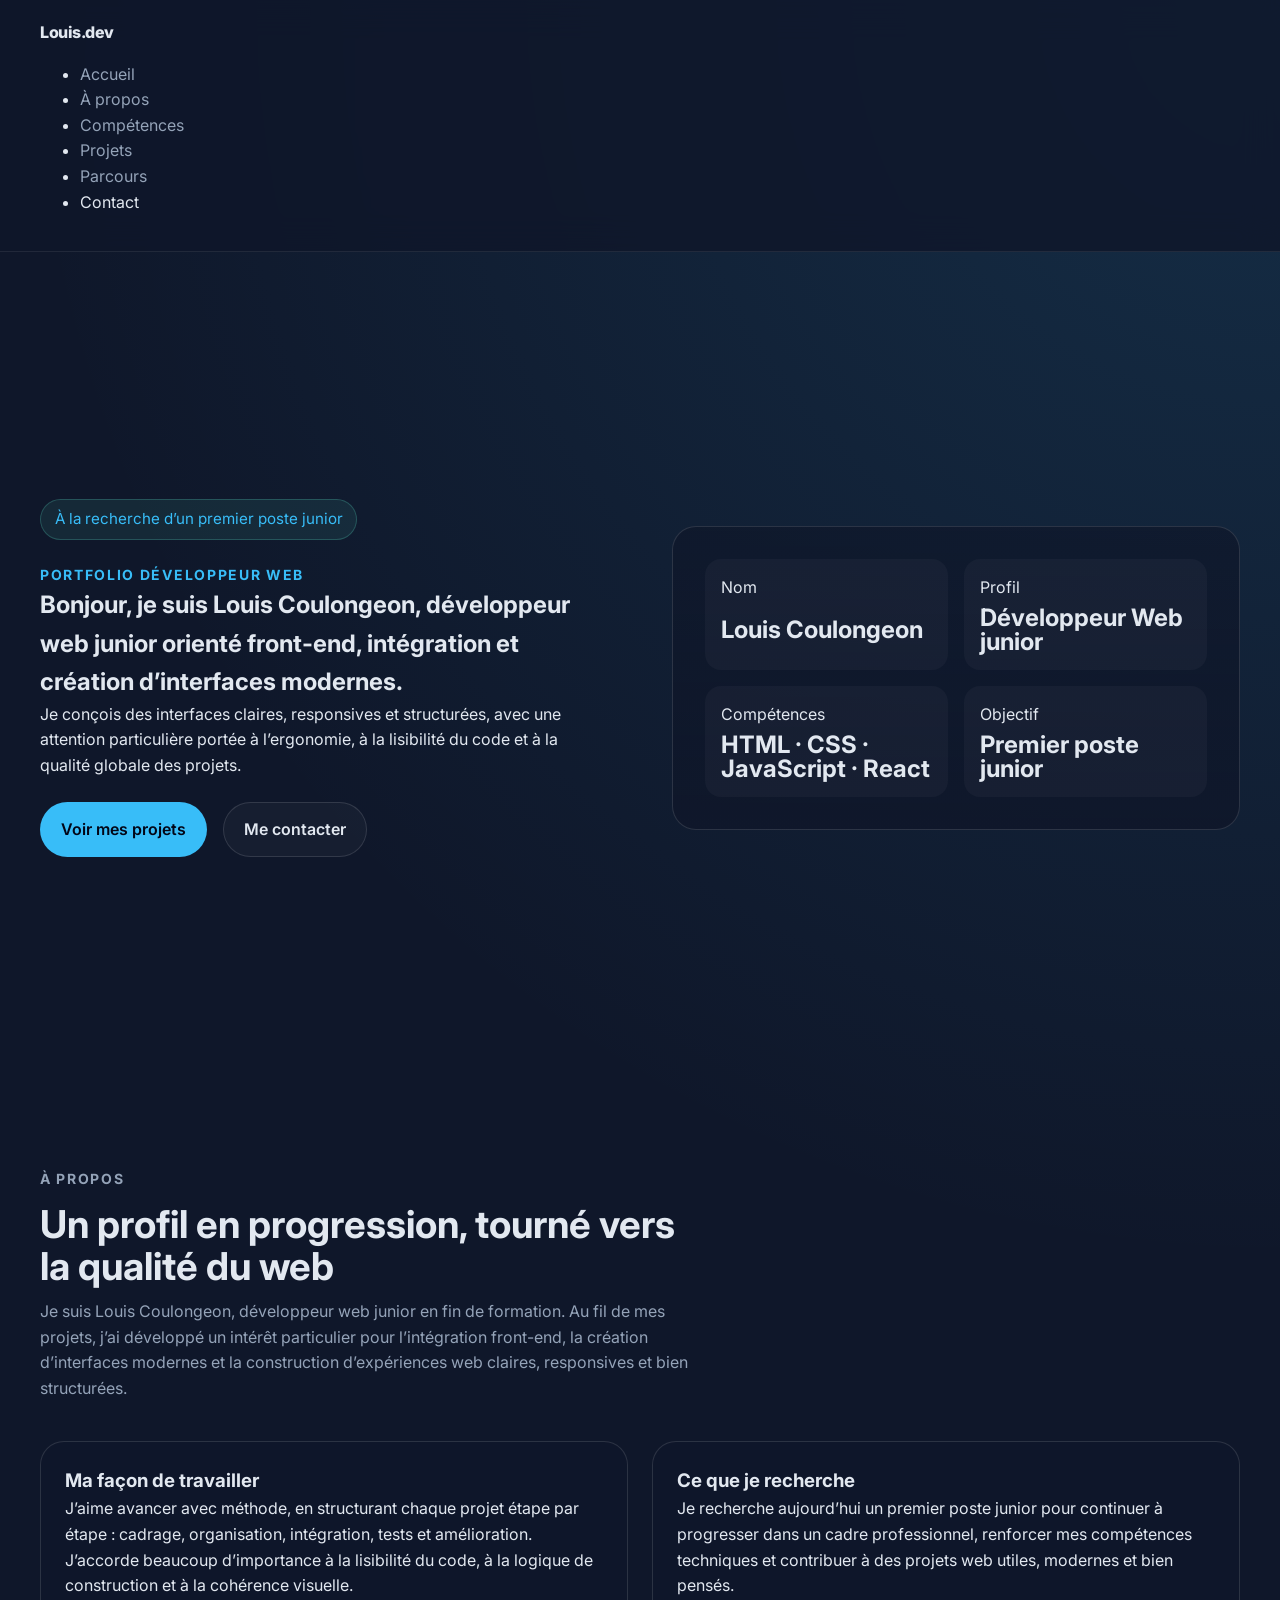
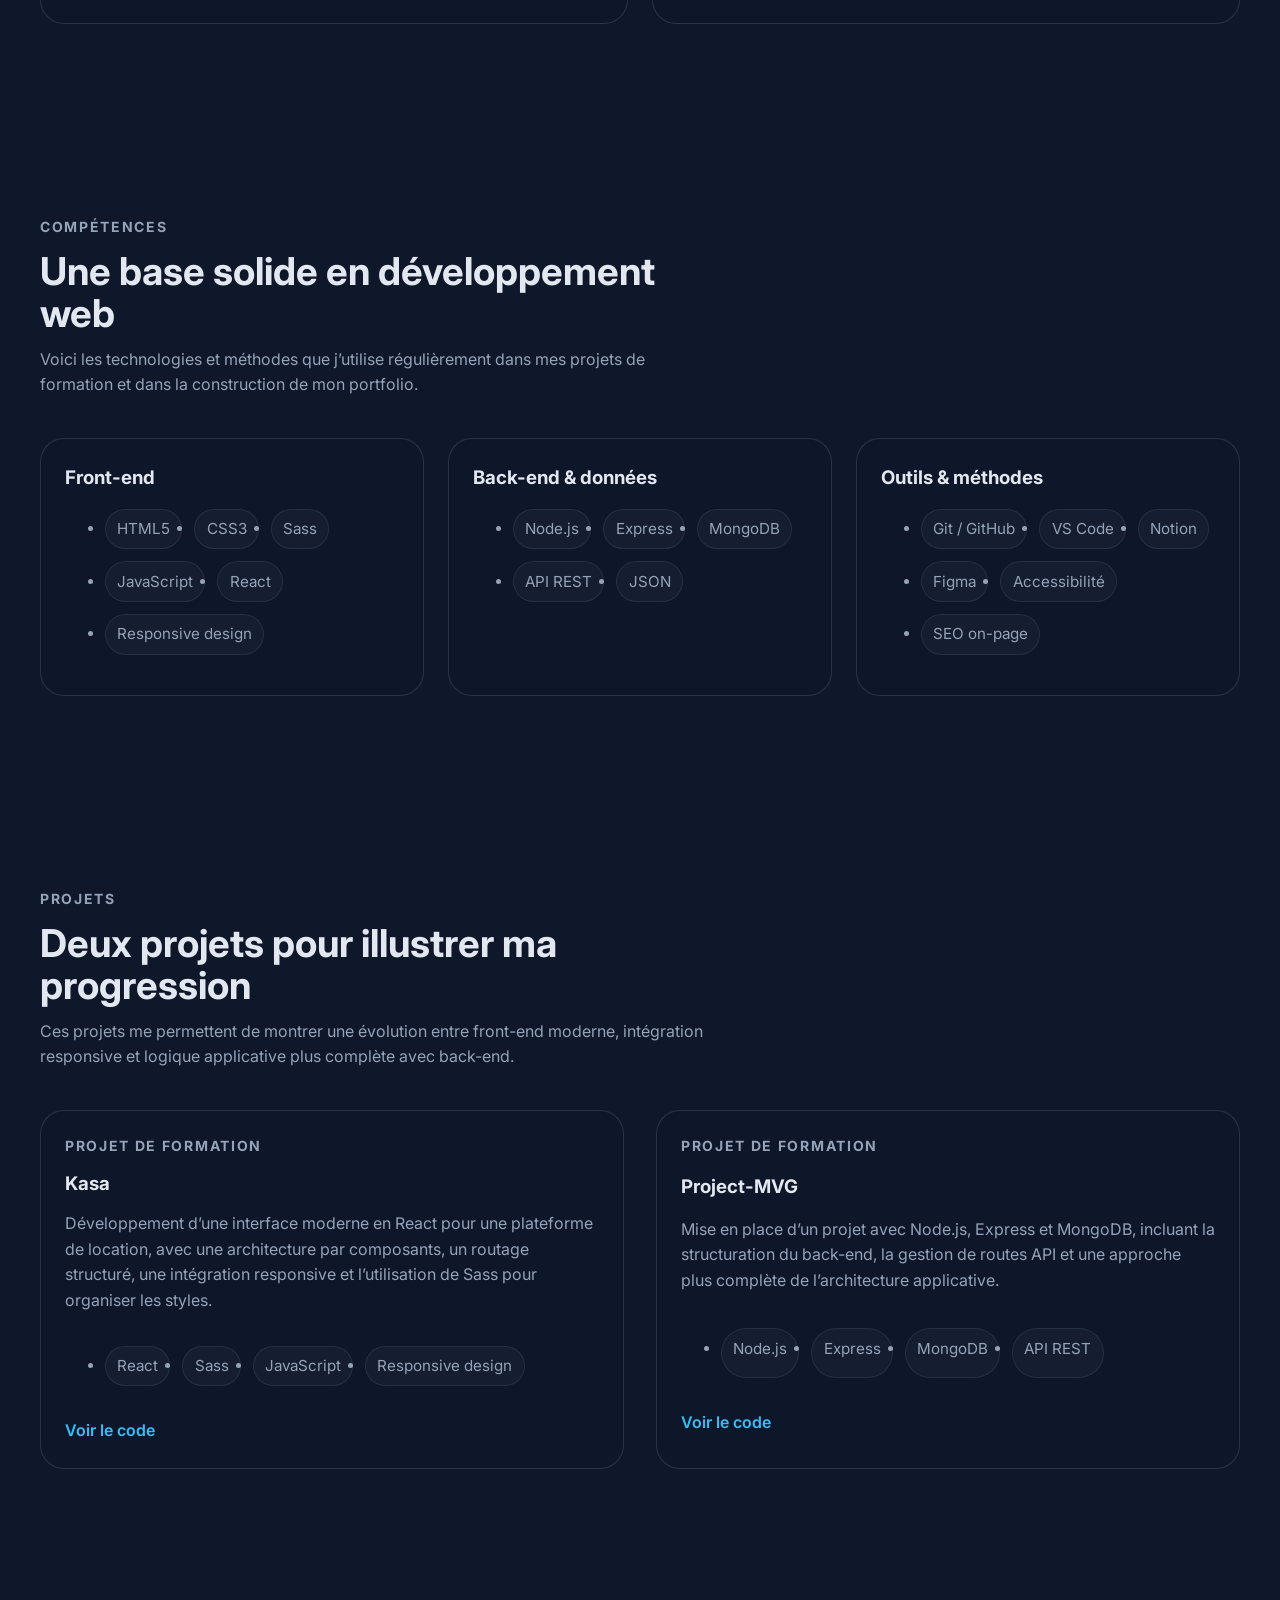
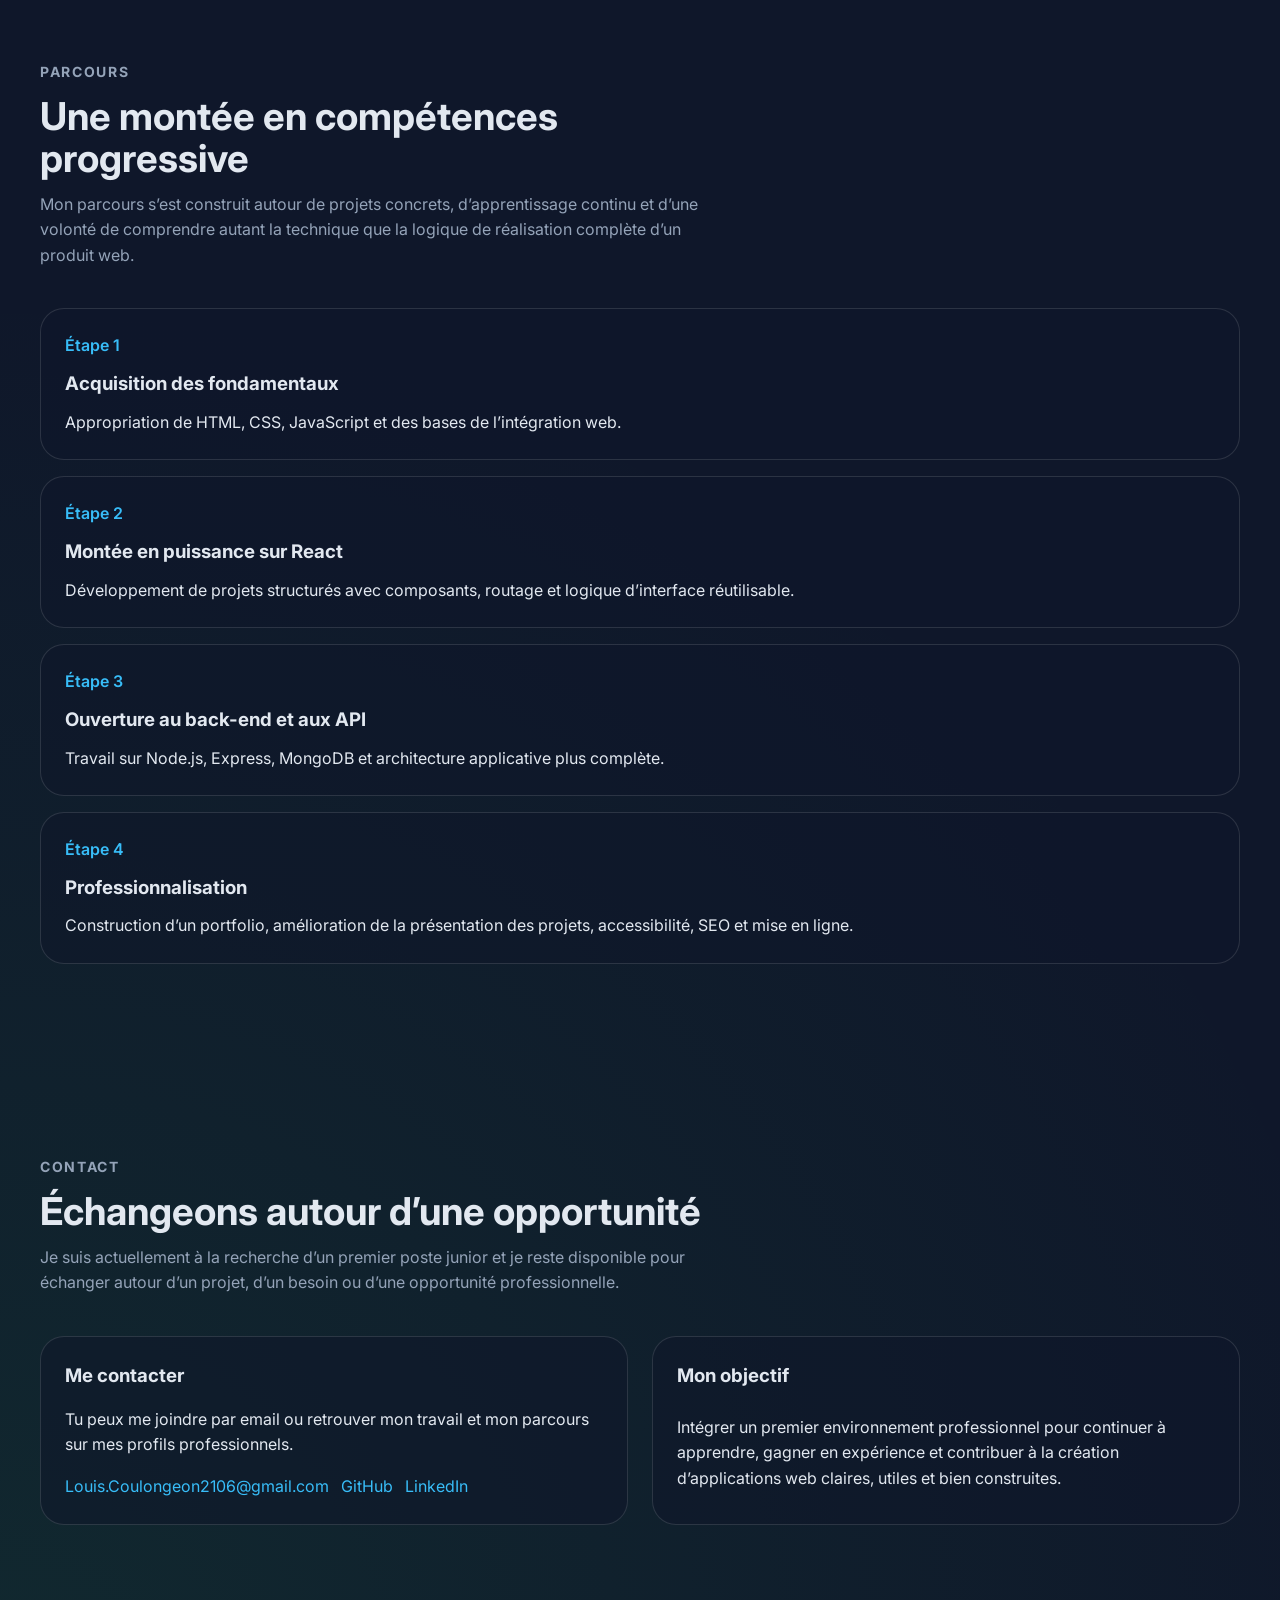
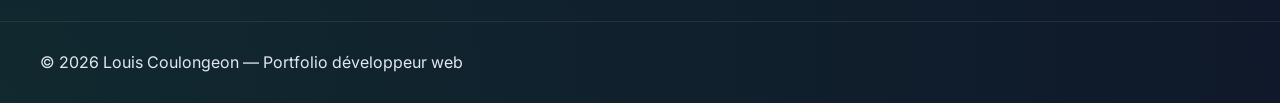
==== commit acfba361: "Refactor portfolio content and structure for improved clarity and professionalism" ====
--- a/index.html
+++ b/index.html
@@ -3,10 +3,10 @@
   <head>
     <meta charset="UTF-8" />
     <meta name="viewport" content="width=device-width, initial-scale=1.0" />
-    <title>Louis | Portfolio Développeur Web</title>
+    <title>Louis Coulongeon | Développeur Web junior</title>
     <meta
       name="description"
-      content="Portfolio de Louis, développeur web junior spécialisé en front-end, intégration, React et projets web modernes."
+      content="Portfolio de Louis Coulongeon, développeur web junior. Découvrez mes projets, mes compétences et mon parcours en développement web."
     />
 
     <link rel="preconnect" href="https://fonts.googleapis.com" />
@@ -22,6 +22,7 @@
     <link rel="stylesheet" href="./css/sections.css" />
     <link rel="stylesheet" href="./css/responsive.css" />
   </head>
+
   <body>
     <a class="skip-link" href="#main-content">Aller au contenu</a>
 
@@ -59,94 +60,95 @@
     </header>
 
     <main id="main-content">
-<section class="hero section" id="home">
-  <div class="container hero-inner">
-    <div class="hero-copy">
-      <span class="hero-badge">À la recherche d’un premier poste junior</span>
-
-      <div class="stack">
-        <p class="eyebrow">Portfolio développeur web</p>
-        <h1>
-          Bonjour, je suis Louis Coulongeon, développeur web junior orienté
-          front-end, intégration et création d’interfaces modernes.
-        </h1>
-        <p class="muted">
-          Je conçois des interfaces claires, responsives et structurées, avec
-          une attention particulière portée à l’ergonomie, à la lisibilité du
-          code et à la qualité globale des projets.
-        </p>
-      </div>
-
-      <div class="hero-actions">
-        <a class="button button-primary" href="#projects">Voir mes projets</a>
-        <a class="button button-secondary" href="#contact">Me contacter</a>
-      </div>
-    </div>
-
-    <div class="hero-visual">
-      <div class="hero-card">
-        <div class="hero-card-grid">
-          <div class="hero-metric">
-            <span class="muted">Nom</span>
-            <strong>Louis Coulongeon</strong>
-          </div>
-
-          <div class="hero-metric">
-            <span class="muted">Profil</span>
-            <strong>Développeur Web junior</strong>
-          </div>
-
-          <div class="hero-metric">
-            <span class="muted">Compétences</span>
-            <strong>HTML · CSS · JavaScript · React</strong>
-          </div>
-
-          <div class="hero-metric">
-            <span class="muted">Objectif</span>
-            <strong>Premier poste junior</strong>
-          </div>
-        </div>
-      </div>
-    </div>
-  </div>
-</section>
-
-<section class="section" id="about">
-  <div class="container">
-    <div class="section-heading">
-      <p class="eyebrow">À propos</p>
-      <h2>Un profil en progression, tourné vers la qualité du web</h2>
-      <p>
-        Je suis Louis Coulongeon, développeur web junior en fin de formation.
-        Au fil de mes projets, j’ai développé un intérêt particulier pour
-        l’intégration front-end, la création d’interfaces modernes et la
-        construction d’expériences web claires, responsives et bien structurées.
-      </p>
-    </div>
-
-    <div class="about-grid">
-      <article class="about-card">
-        <h3>Ma façon de travailler</h3>
-        <p class="muted">
-          J’aime avancer avec méthode, en structurant chaque projet étape par
-          étape : cadrage, organisation, intégration, tests et amélioration.
-          J’accorde beaucoup d’importance à la lisibilité du code, à la logique
-          de construction et à la cohérence visuelle.
-        </p>
-      </article>
-
-      <article class="about-card">
-        <h3>Ce que je recherche</h3>
-        <p class="muted">
-          Je recherche aujourd’hui un premier poste junior pour continuer à
-          progresser dans un cadre professionnel, renforcer mes compétences
-          techniques et contribuer à des projets web utiles, modernes et bien
-          pensés.
-        </p>
-      </article>
-    </div>
-  </div>
-</section>
+      <section class="hero section" id="home">
+        <div class="container hero-inner">
+          <div class="hero-copy">
+            <span class="hero-badge">À la recherche d’un premier poste junior</span>
+
+            <div class="stack">
+              <p class="eyebrow">Portfolio développeur web</p>
+              <h1>
+                Bonjour, je suis Louis Coulongeon, développeur web junior orienté
+                front-end, intégration et création d’interfaces modernes.
+              </h1>
+              <p class="muted">
+                Je conçois des interfaces claires, responsives et structurées,
+                avec une attention particulière portée à l’ergonomie, à la
+                lisibilité du code et à la qualité globale des projets.
+              </p>
+            </div>
+
+            <div class="hero-actions">
+              <a class="button button-primary" href="#projects">Voir mes projets</a>
+              <a class="button button-secondary" href="#contact">Me contacter</a>
+            </div>
+          </div>
+
+          <div class="hero-visual">
+            <div class="hero-card">
+              <div class="hero-card-grid">
+                <div class="hero-metric">
+                  <span class="muted">Nom</span>
+                  <strong>Louis Coulongeon</strong>
+                </div>
+
+                <div class="hero-metric">
+                  <span class="muted">Profil</span>
+                  <strong>Développeur Web junior</strong>
+                </div>
+
+                <div class="hero-metric">
+                  <span class="muted">Compétences</span>
+                  <strong>HTML · CSS · JavaScript · React</strong>
+                </div>
+
+                <div class="hero-metric">
+                  <span class="muted">Objectif</span>
+                  <strong>Premier poste junior</strong>
+                </div>
+              </div>
+            </div>
+          </div>
+        </div>
+      </section>
+
+      <section class="section" id="about">
+        <div class="container">
+          <div class="section-heading">
+            <p class="eyebrow">À propos</p>
+            <h2>Un profil en progression, tourné vers la qualité du web</h2>
+            <p>
+              Je suis Louis Coulongeon, développeur web junior en fin de
+              formation. Au fil de mes projets, j’ai développé un intérêt
+              particulier pour l’intégration front-end, la création
+              d’interfaces modernes et la construction d’expériences web
+              claires, responsives et bien structurées.
+            </p>
+          </div>
+
+          <div class="about-grid">
+            <article class="about-card">
+              <h3>Ma façon de travailler</h3>
+              <p class="muted">
+                J’aime avancer avec méthode, en structurant chaque projet étape
+                par étape : cadrage, organisation, intégration, tests et
+                amélioration. J’accorde beaucoup d’importance à la lisibilité du
+                code, à la logique de construction et à la cohérence visuelle.
+              </p>
+            </article>
+
+            <article class="about-card">
+              <h3>Ce que je recherche</h3>
+              <p class="muted">
+                Je recherche aujourd’hui un premier poste junior pour continuer
+                à progresser dans un cadre professionnel, renforcer mes
+                compétences techniques et contribuer à des projets web utiles,
+                modernes et bien pensés.
+              </p>
+            </article>
+          </div>
+        </div>
+      </section>
 
       <section class="section" id="skills">
         <div class="container">
@@ -154,8 +156,9 @@
             <p class="eyebrow">Compétences</p>
             <h2>Une base solide en développement web</h2>
             <p>
-              Voici les technologies et méthodes que j’utilise le plus régulièrement
-              dans mes projets de formation et projets personnels.
+              Voici les technologies et méthodes que j’utilise régulièrement
+              dans mes projets de formation et dans la construction de mon
+              portfolio.
             </p>
           </div>
 
@@ -198,80 +201,81 @@
         </div>
       </section>
 
-<section class="section" id="projects">
-  <div class="container">
-    <div class="section-heading">
-      <p class="eyebrow">Projets</p>
-      <h2>Deux projets pour illustrer ma progression</h2>
-      <p>
-        Ces projets me permettent de montrer une évolution entre front-end
-        moderne, intégration responsive et logique applicative plus complète
-        avec back-end.
-      </p>
-    </div>
-
-    <div class="projects-grid">
-      <article class="project-card">
-        <header>
-          <p class="eyebrow">Projet de formation</p>
-          <h3>Kasa</h3>
-          <p>
-            Développement d’une interface moderne en React pour une plateforme
-            de location, avec une architecture par composants, un routage
-            structuré, une intégration responsive et l’utilisation de Sass pour
-            organiser les styles.
-          </p>
-        </header>
-
-        <ul class="project-stack">
-          <li>React</li>
-          <li>Sass</li>
-          <li>JavaScript</li>
-          <li>Responsive design</li>
-        </ul>
-
-        <div class="project-links">
-          <a
-            href="https://github.com/Scoopote/Project-kasa"
-            target="_blank"
-            rel="noopener noreferrer"
-          >
-            Voir le code
-          </a>
-        </div>
-      </article>
-
-      <article class="project-card">
-        <header>
-          <p class="eyebrow">Projet de formation</p>
-          <h3>Project-MVG</h3>
-          <p>
-            Mise en place d’un projet avec Node.js, Express et MongoDB, incluant
-            la structuration du back-end, la gestion de routes API et une
-            approche plus complète de l’architecture applicative.
-          </p>
-        </header>
-
-        <ul class="project-stack">
-          <li>Node.js</li>
-          <li>Express</li>
-          <li>MongoDB</li>
-          <li>API REST</li>
-        </ul>
-
-        <div class="project-links">
-          <a
-            href="https://github.com/Scoopote/Project-MVG"
-            target="_blank"
-            rel="noopener noreferrer"
-          >
-            Voir le code
-          </a>
-        </div>
-      </article>
-    </div>
-  </div>
-</section>
+      <section class="section" id="projects">
+        <div class="container">
+          <div class="section-heading">
+            <p class="eyebrow">Projets</p>
+            <h2>Deux projets pour illustrer ma progression</h2>
+            <p>
+              Ces projets me permettent de montrer une évolution entre
+              front-end moderne, intégration responsive et logique applicative
+              plus complète avec back-end.
+            </p>
+          </div>
+
+          <div class="projects-grid">
+            <article class="project-card">
+              <header>
+                <p class="eyebrow">Projet de formation</p>
+                <h3>Kasa</h3>
+                <p>
+                  Développement d’une interface moderne en React pour une
+                  plateforme de location, avec une architecture par composants,
+                  un routage structuré, une intégration responsive et
+                  l’utilisation de Sass pour organiser les styles.
+                </p>
+              </header>
+
+              <ul class="project-stack">
+                <li>React</li>
+                <li>Sass</li>
+                <li>JavaScript</li>
+                <li>Responsive design</li>
+              </ul>
+
+              <div class="project-links">
+                <a
+                  href="https://github.com/Scoopote/Project-kasa"
+                  target="_blank"
+                  rel="noopener noreferrer"
+                >
+                  Voir le code
+                </a>
+              </div>
+            </article>
+
+            <article class="project-card">
+              <header>
+                <p class="eyebrow">Projet de formation</p>
+                <h3>Project-MVG</h3>
+                <p>
+                  Mise en place d’un projet avec Node.js, Express et MongoDB,
+                  incluant la structuration du back-end, la gestion de routes
+                  API et une approche plus complète de l’architecture
+                  applicative.
+                </p>
+              </header>
+
+              <ul class="project-stack">
+                <li>Node.js</li>
+                <li>Express</li>
+                <li>MongoDB</li>
+                <li>API REST</li>
+              </ul>
+
+              <div class="project-links">
+                <a
+                  href="https://github.com/Scoopote/Project-MVG"
+                  target="_blank"
+                  rel="noopener noreferrer"
+                >
+                  Voir le code
+                </a>
+              </div>
+            </article>
+          </div>
+        </div>
+      </section>
 
       <section class="section" id="journey">
         <div class="container">
@@ -279,9 +283,9 @@
             <p class="eyebrow">Parcours</p>
             <h2>Une montée en compétences progressive</h2>
             <p>
-              Mon parcours s’est construit autour de projets concrets, d’apprentissage
-              continu et d’une volonté de comprendre autant la technique que la logique
-              de réalisation complète d’un produit web.
+              Mon parcours s’est construit autour de projets concrets,
+              d’apprentissage continu et d’une volonté de comprendre autant la
+              technique que la logique de réalisation complète d’un produit web.
             </p>
           </div>
 
@@ -290,7 +294,8 @@
               <span>Étape 1</span>
               <h3>Acquisition des fondamentaux</h3>
               <p class="muted">
-                Appropriation de HTML, CSS, JavaScript et des bases de l’intégration web.
+                Appropriation de HTML, CSS, JavaScript et des bases de
+                l’intégration web.
               </p>
             </article>
 
@@ -298,8 +303,8 @@
               <span>Étape 2</span>
               <h3>Montée en puissance sur React</h3>
               <p class="muted">
-                Développement de projets structurés avec composants, routage et logique
-                d’interface réutilisable.
+                Développement de projets structurés avec composants, routage et
+                logique d’interface réutilisable.
               </p>
             </article>
 
@@ -307,7 +312,8 @@
               <span>Étape 3</span>
               <h3>Ouverture au back-end et aux API</h3>
               <p class="muted">
-                Travail sur Node.js, Express, MongoDB et architecture applicative plus complète.
+                Travail sur Node.js, Express, MongoDB et architecture
+                applicative plus complète.
               </p>
             </article>
 
@@ -315,73 +321,73 @@
               <span>Étape 4</span>
               <h3>Professionnalisation</h3>
               <p class="muted">
-                Construction d’un portfolio, amélioration de la présentation des projets,
-                accessibilité, SEO et mise en ligne.
-              </p>
-            </article>
-          </div>
-        </div>
-      </section>
-
- <section class="section" id="contact">
-  <div class="container">
-    <div class="section-heading">
-      <p class="eyebrow">Contact</p>
-      <h2>Échangeons autour d’une opportunité</h2>
-      <p>
-        Je suis actuellement à la recherche d’un premier poste junior et je
-        reste disponible pour échanger autour d’un projet, d’un besoin ou d’une
-        opportunité professionnelle.
-      </p>
-    </div>
-
-    <div class="contact-grid">
-      <article class="contact-card">
-        <h3>Me contacter</h3>
-        <p class="muted">
-          Tu peux me joindre par email ou retrouver mon travail et mon parcours
-          sur mes profils professionnels.
-        </p>
-
-        <div class="contact-list">
-          <a href="mailto:Louis.Coulongeon2106@gmail.com">
-            Louis.Coulongeon2106@gmail.com
-          </a>
-          <a
-            href="https://github.com/Scoopote"
-            target="_blank"
-            rel="noopener noreferrer"
-          >
-            GitHub
-          </a>
-          <a
-            href="https://www.linkedin.com/in/louis-coulongeon-2b570325b/"
-            target="_blank"
-            rel="noopener noreferrer"
-          >
-            LinkedIn
-          </a>
-        </div>
-      </article>
-
-      <article class="contact-card">
-        <h3>Mon objectif</h3>
-        <p class="muted">
-          Intégrer un premier environnement professionnel pour continuer à
-          apprendre, gagner en expérience et contribuer à la création
-          d’applications web claires, utiles et bien construites.
-        </p>
-      </article>
-    </div>
-  </div>
-</section>
+                Construction d’un portfolio, amélioration de la présentation des
+                projets, accessibilité, SEO et mise en ligne.
+              </p>
+            </article>
+          </div>
+        </div>
+      </section>
+
+      <section class="section" id="contact">
+        <div class="container">
+          <div class="section-heading">
+            <p class="eyebrow">Contact</p>
+            <h2>Échangeons autour d’une opportunité</h2>
+            <p>
+              Je suis actuellement à la recherche d’un premier poste junior et
+              je reste disponible pour échanger autour d’un projet, d’un besoin
+              ou d’une opportunité professionnelle.
+            </p>
+          </div>
+
+          <div class="contact-grid">
+            <article class="contact-card">
+              <h3>Me contacter</h3>
+              <p class="muted">
+                Tu peux me joindre par email ou retrouver mon travail et mon
+                parcours sur mes profils professionnels.
+              </p>
+
+              <div class="contact-list">
+                <a href="mailto:Louis.Coulongeon2106@gmail.com">
+                  Louis.Coulongeon2106@gmail.com
+                </a>
+                <a
+                  href="https://github.com/Scoopote"
+                  target="_blank"
+                  rel="noopener noreferrer"
+                >
+                  GitHub
+                </a>
+                <a
+                  href="https://www.linkedin.com/in/louis-coulongeon-2b570325b/"
+                  target="_blank"
+                  rel="noopener noreferrer"
+                >
+                  LinkedIn
+                </a>
+              </div>
+            </article>
+
+            <article class="contact-card">
+              <h3>Mon objectif</h3>
+              <p class="muted">
+                Intégrer un premier environnement professionnel pour continuer à
+                apprendre, gagner en expérience et contribuer à la création
+                d’applications web claires, utiles et bien construites.
+              </p>
+            </article>
+          </div>
+        </div>
+      </section>
     </main>
 
- <footer class="site-footer">
-  <div class="container">
-    <p>© 2026 Louis Coulongeon — Portfolio développeur web</p>
-  </div>
-</footer>
+    <footer class="site-footer">
+      <div class="container">
+        <p>© 2026 Louis Coulongeon — Portfolio développeur web</p>
+      </div>
+    </footer>
 
     <script src="./js/main.js"></script>
   </body>
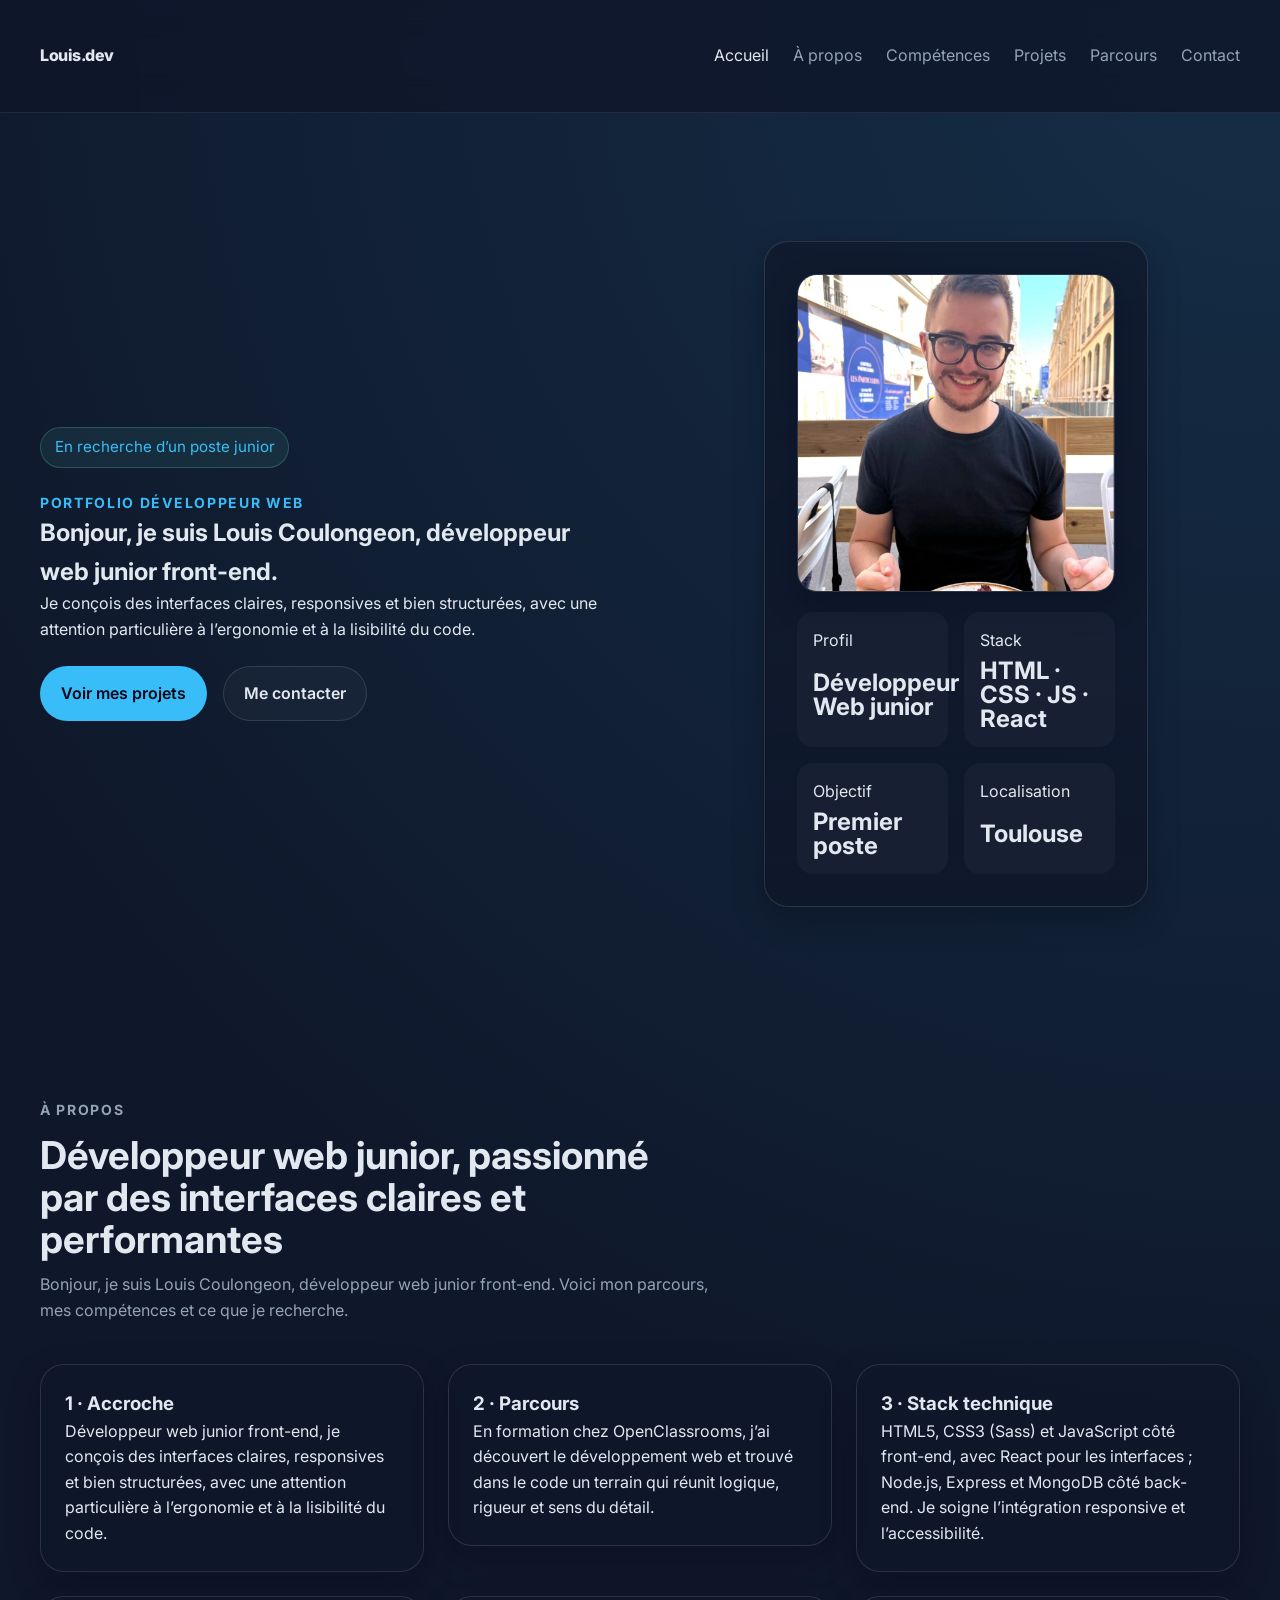
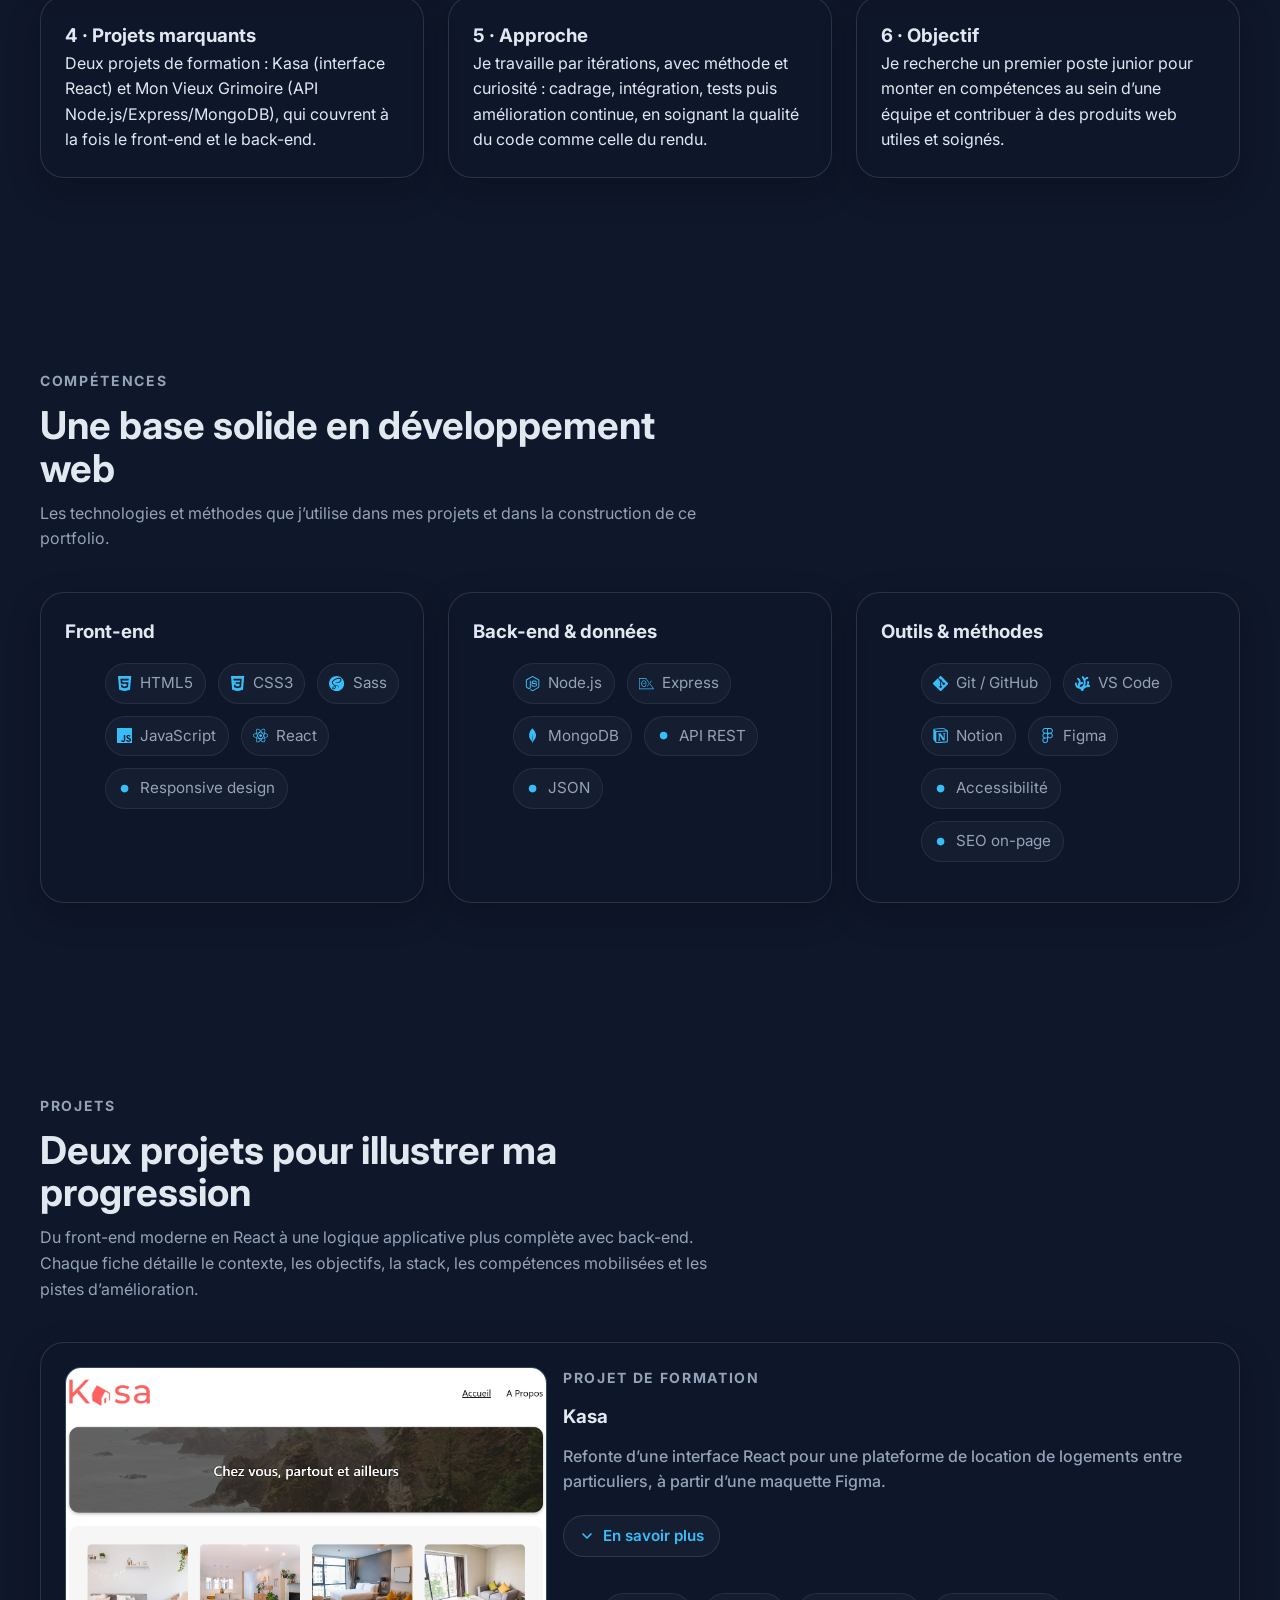
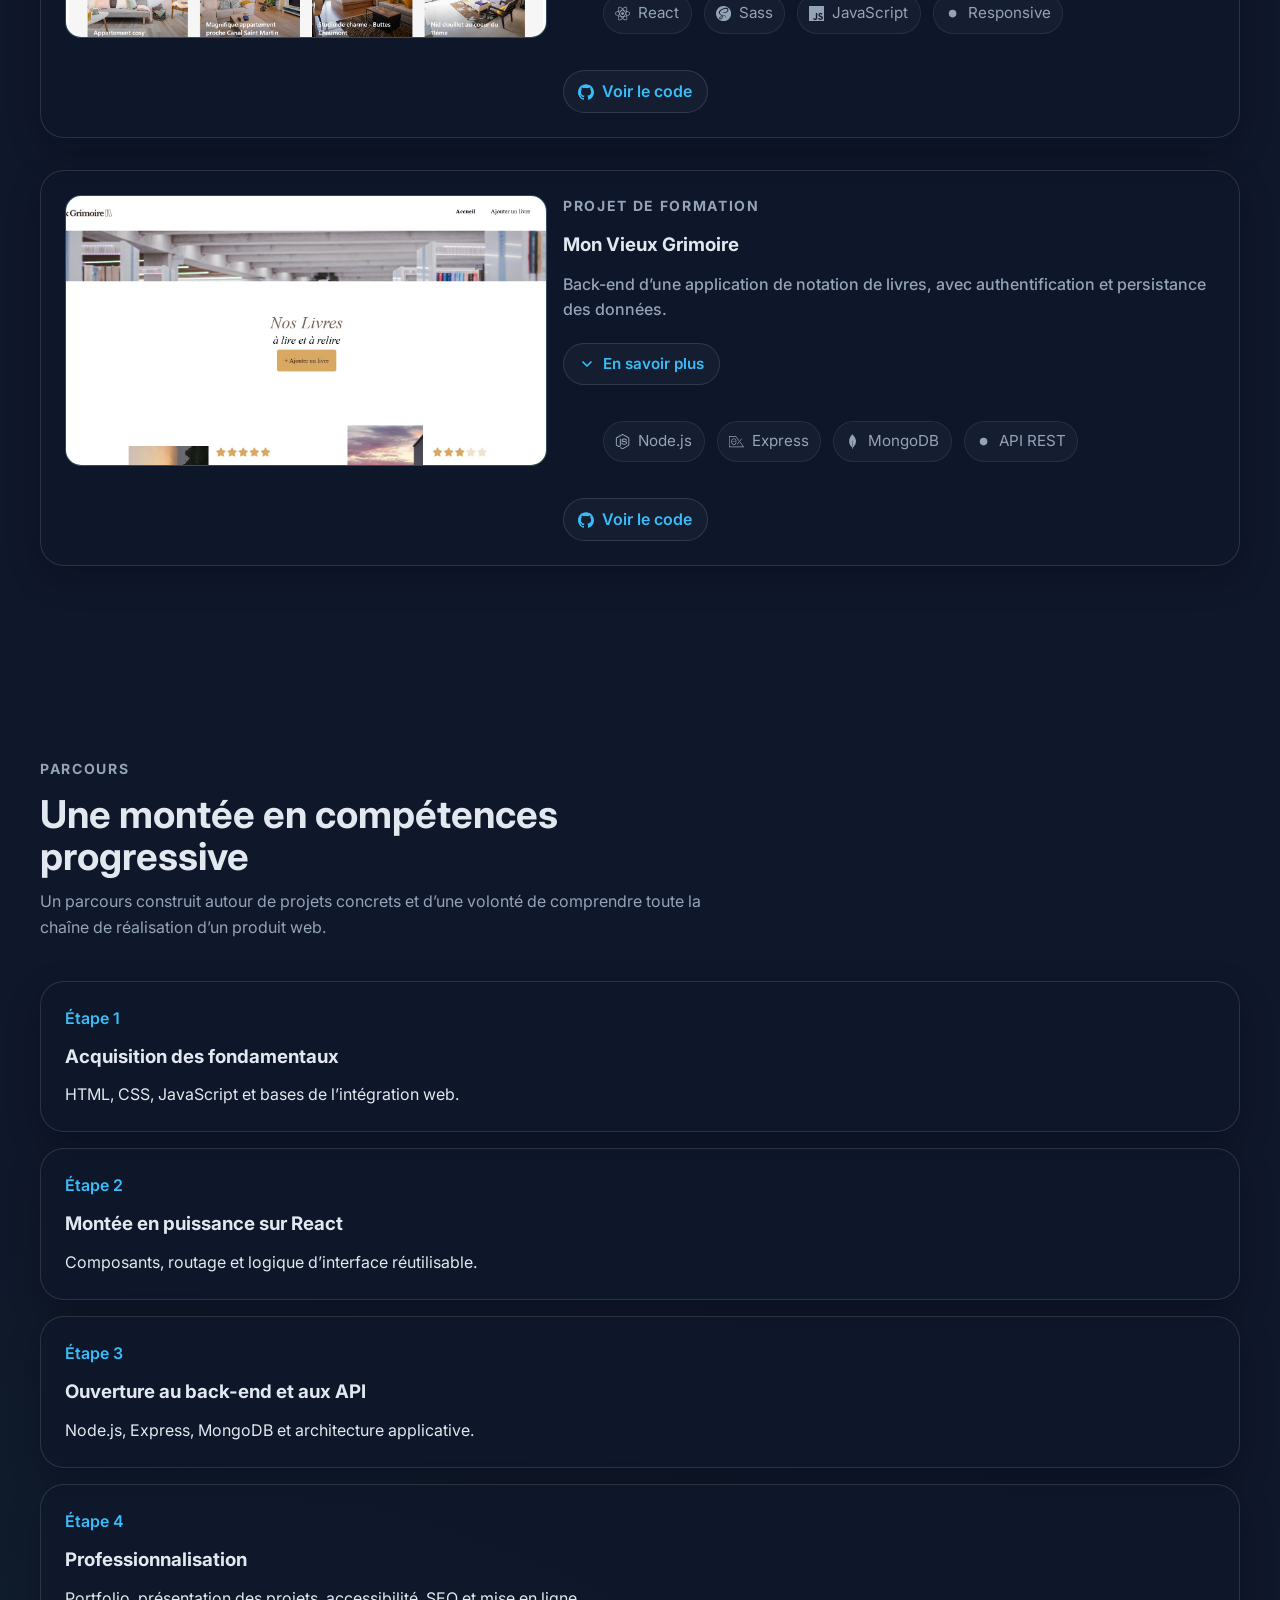
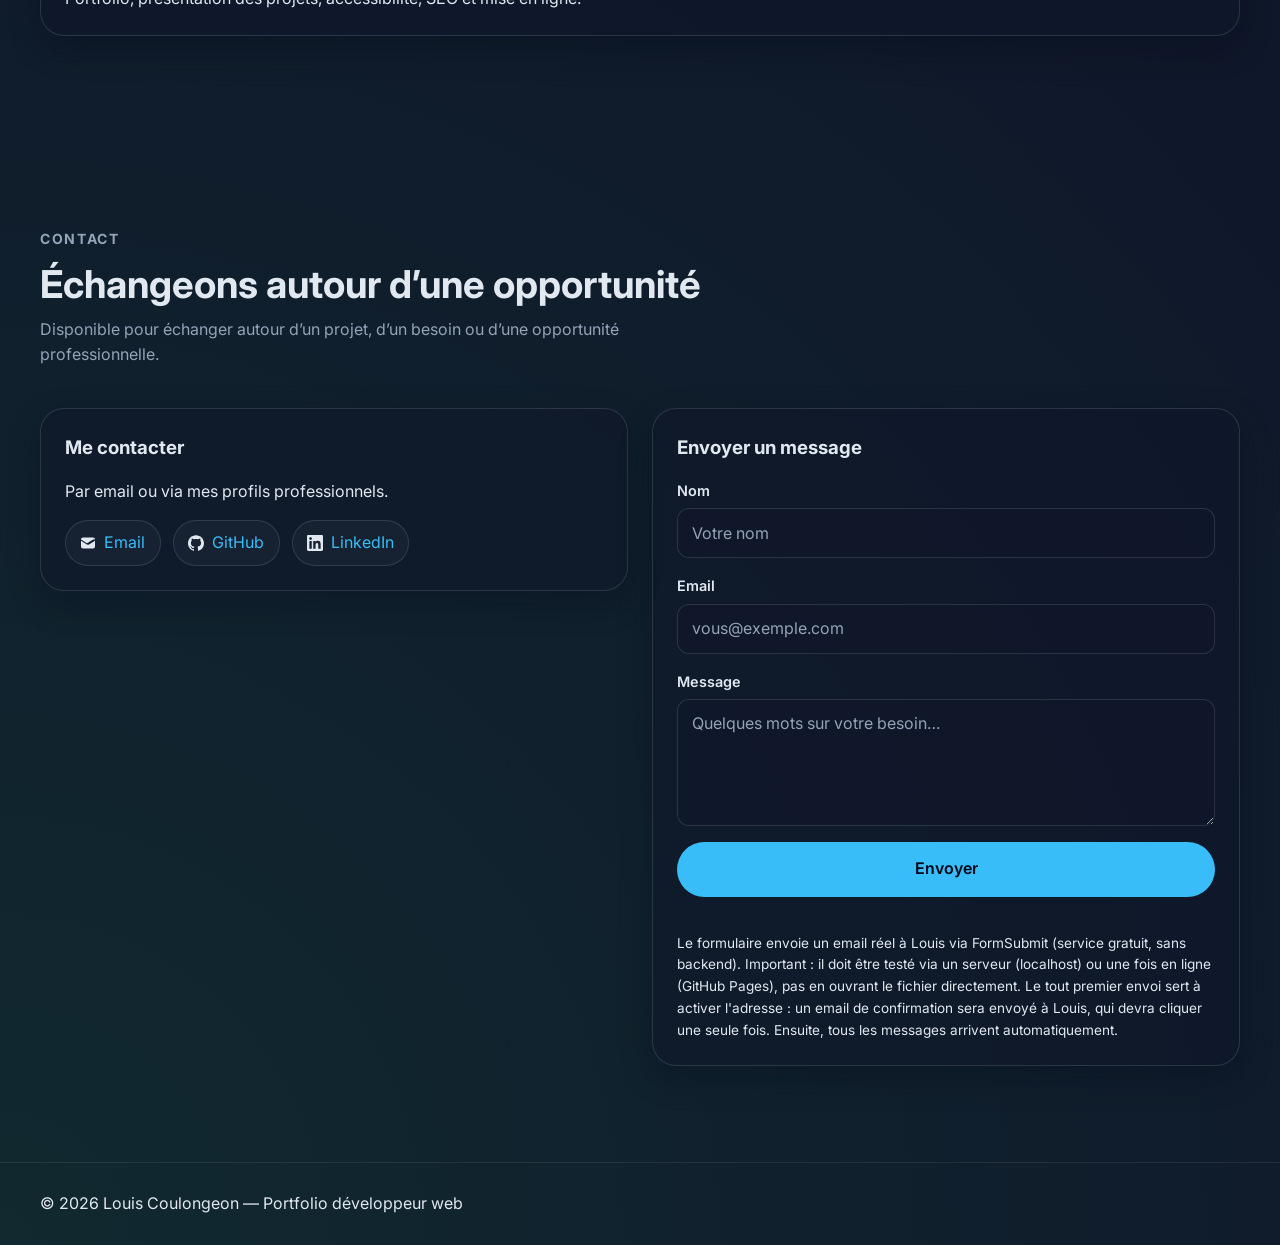
==== commit 9027954f: "feat: add thank you page for message submission" ====
--- a/index.html
+++ b/index.html
@@ -6,8 +6,24 @@
     <title>Louis Coulongeon | Développeur Web junior</title>
     <meta
       name="description"
-      content="Portfolio de Louis Coulongeon, développeur web junior. Découvrez mes projets, mes compétences et mon parcours en développement web."
+      content="Portfolio de Louis Coulongeon, développeur web junior front-end basé à Toulouse. Découvrez mes projets (React, Node.js), mes compétences et mon parcours."
     />
+    <meta name="author" content="Louis Coulongeon" />
+    <meta name="theme-color" content="#0f172a" />
+    <meta name="keywords" content="développeur web junior, front-end, React, Node.js, Toulouse, portfolio, HTML, CSS, JavaScript" />
+
+    <!-- Favicon -->
+    <link rel="icon" type="image/svg+xml" href="./assets/favicon.svg" />
+
+    <!-- Open Graph / partage LinkedIn -->
+    <meta property="og:type" content="website" />
+    <meta property="og:locale" content="fr_FR" />
+    <meta property="og:title" content="Louis Coulongeon | Développeur Web junior" />
+    <meta property="og:description" content="Portfolio de Louis Coulongeon, développeur web junior front-end à Toulouse. Projets React et Node.js, compétences et parcours." />
+    <!-- TODO : remplacer par l'URL définitive une fois le site publié (GitHub Pages) -->
+    <meta property="og:url" content="https://scoopote.github.io/portfolio/" />
+    <meta property="og:image" content="https://scoopote.github.io/portfolio/assets/profile.jpg" />
+    <meta name="twitter:card" content="summary_large_image" />
 
     <link rel="preconnect" href="https://fonts.googleapis.com" />
     <link rel="preconnect" href="https://fonts.gstatic.com" crossorigin />
@@ -24,6 +40,32 @@
   </head>
 
   <body>
+    <!--
+      Bibliothèque d'icônes (logos) réutilisée dans toute la page.
+      Chaque <symbol> définit un logo ; on l'affiche avec :
+      <svg class="icon"><use href="#icon-nom"></use></svg>
+      Logos : Simple Icons (MIT) + icônes maison pour le reste.
+    -->
+    <svg width="0" height="0" style="position:absolute" aria-hidden="true" focusable="false">
+      <symbol id="icon-html5" viewBox="0 0 24 24"><path d="M1.5 0h21l-1.91 21.563L11.977 24l-8.564-2.438L1.5 0zm7.031 9.75l-.232-2.718 10.059.003.23-2.622L5.412 4.41l.698 8.01h9.126l-.326 3.426-2.91.804-2.955-.81-.188-2.11H6.248l.33 4.171L12 19.351l5.379-1.443.744-8.157H8.531z"/></symbol>
+      <symbol id="icon-css3" viewBox="0 0 24 24"><path d="M1.5 0h21l-1.91 21.563L11.977 24l-8.565-2.438L1.5 0zm17.09 4.413L5.41 4.41l.213 2.622 10.125.002-.255 2.716h-6.64l.24 2.573h6.182l-.366 3.523-2.91.804-2.956-.81-.188-2.11h-2.61l.29 3.855L12 19.288l5.373-1.53L18.59 4.414z"/></symbol>
+      <symbol id="icon-javascript" viewBox="0 0 24 24"><path d="M0 0h24v24H0V0zm22.034 18.276c-.175-1.095-.888-2.015-3.003-2.873-.736-.345-1.554-.585-1.797-1.14-.091-.33-.105-.51-.046-.705.15-.646.915-.84 1.515-.66.39.12.75.42.976.9 1.034-.676 1.034-.676 1.755-1.125-.27-.42-.404-.601-.586-.78-.63-.705-1.469-1.065-2.834-1.034l-.705.089c-.676.165-1.32.525-1.71 1.005-1.14 1.291-.811 3.541.569 4.471 1.365 1.02 3.361 1.244 3.616 2.205.24 1.17-.87 1.545-1.966 1.41-.811-.18-1.26-.586-1.755-1.336l-1.83 1.051c.21.48.45.689.81 1.109 1.74 1.756 6.09 1.666 6.871-1.004.029-.09.24-.705.074-1.65l.046.067zm-8.983-7.245h-2.248c0 1.938-.009 3.864-.009 5.805 0 1.232.063 2.363-.138 2.711-.33.689-1.18.601-1.566.48-.396-.196-.597-.466-.83-.855-.063-.105-.11-.196-.127-.196l-1.825 1.125c.305.63.75 1.172 1.324 1.517.855.51 2.004.675 3.207.405.783-.226 1.458-.691 1.811-1.411.51-.93.402-2.07.397-3.346.012-2.054 0-4.109 0-6.179l.004-.056z"/></symbol>
+      <symbol id="icon-react" viewBox="0 0 24 24"><path d="M14.23 12.004a2.236 2.236 0 0 1-2.235 2.236 2.236 2.236 0 0 1-2.236-2.236 2.236 2.236 0 0 1 2.235-2.236 2.236 2.236 0 0 1 2.236 2.236zm2.648-10.69c-1.346 0-3.107.96-4.888 2.622-1.78-1.653-3.542-2.602-4.887-2.602-.41 0-.783.093-1.106.278-1.375.793-1.683 3.264-.973 6.365C1.98 8.917 0 10.42 0 12.004c0 1.59 1.99 3.097 5.043 4.03-.704 3.113-.39 5.588.988 6.38.32.187.69.275 1.102.275 1.345 0 3.107-.96 4.888-2.624 1.78 1.654 3.542 2.603 4.887 2.603.41 0 .783-.09 1.106-.275 1.374-.792 1.683-3.263.973-6.365C22.02 15.096 24 13.59 24 12.004c0-1.59-1.99-3.097-5.043-4.032.704-3.11.39-5.587-.988-6.38-.318-.184-.688-.277-1.092-.278zm-.005 1.09v.006c.225 0 .406.044.558.127.666.382.955 1.835.73 3.704-.054.46-.142.945-.25 1.44-.96-.236-2.006-.417-3.107-.534-.66-.905-1.345-1.727-2.035-2.447 1.592-1.48 3.087-2.292 4.105-2.295zm-9.77.02c1.012 0 2.514.808 4.11 2.28-.686.72-1.37 1.537-2.02 2.442-1.107.117-2.154.298-3.113.538-.112-.49-.195-.964-.254-1.42-.23-1.868.054-3.32.714-3.707.19-.09.4-.127.563-.132zm4.882 3.05c.455.468.91.992 1.36 1.564-.44-.02-.89-.034-1.345-.034-.46 0-.915.01-1.36.034.44-.572.895-1.096 1.345-1.565zM12 8.1c.74 0 1.477.034 2.202.093.406.582.802 1.203 1.183 1.86.372.64.71 1.29 1.018 1.946-.308.655-.646 1.31-1.013 1.95-.38.66-.773 1.288-1.18 1.87-.728.063-1.466.098-2.21.098-.74 0-1.477-.035-2.202-.093-.406-.582-.802-1.204-1.183-1.86-.372-.64-.71-1.29-1.018-1.946.303-.657.646-1.313 1.013-1.954.38-.66.773-1.286 1.18-1.868.728-.064 1.466-.098 2.21-.098zm-3.635.254c-.24.377-.48.763-.704 1.16-.225.39-.435.782-.635 1.174-.265-.656-.49-1.31-.676-1.947.64-.15 1.315-.283 2.015-.386zm7.26 0c.695.103 1.365.23 2.006.387-.18.632-.405 1.282-.66 1.933-.2-.39-.41-.783-.64-1.174-.225-.392-.465-.774-.705-1.146zm3.063.675c.484.15.944.317 1.375.498 1.732.74 2.852 1.708 2.852 2.476-.005.768-1.125 1.74-2.857 2.475-.42.18-.88.342-1.355.493-.28-.958-.646-1.956-1.1-2.98.45-1.017.81-2.01 1.085-2.964zm-13.395.004c.278.96.645 1.957 1.1 2.98-.45 1.017-.812 2.01-1.086 2.964-.484-.15-.944-.318-1.37-.5-1.732-.737-2.852-1.706-2.852-2.474 0-.768 1.12-1.742 2.852-2.476.42-.18.88-.342 1.356-.494zm11.678 4.28c.265.657.49 1.312.676 1.948-.64.157-1.316.29-2.016.39.24-.375.48-.762.705-1.158.225-.39.435-.788.636-1.18zm-9.945.02c.2.392.41.783.64 1.175.23.39.465.772.705 1.143-.695-.102-1.365-.23-2.006-.386.18-.63.406-1.282.66-1.933zM17.92 16.32c.112.493.2.968.254 1.423.23 1.868-.054 3.32-.714 3.708-.147.09-.338.128-.563.128-1.012 0-2.514-.807-4.11-2.28.686-.72 1.37-1.536 2.02-2.44 1.107-.118 2.154-.3 3.113-.54zm-11.83.01c.96.234 2.006.415 3.107.532.66.905 1.345 1.727 2.035 2.446-1.595 1.483-3.092 2.295-4.11 2.295-.22-.005-.406-.05-.553-.132-.666-.38-.955-1.834-.73-3.703.054-.46.142-.944.25-1.438zm4.56.64c.44.02.89.034 1.345.034.46 0 .915-.01 1.36-.034-.44.572-.895 1.095-1.345 1.565-.455-.47-.91-.993-1.36-1.565z"/></symbol>
+      <symbol id="icon-sass" viewBox="0 0 24 24"><path d="M12 0c6.627 0 12 5.373 12 12s-5.373 12-12 12S0 18.627 0 12 5.373 0 12 0zM9.615 15.998c.175.645.156 1.248-.024 1.792l-.065.18c-.024.061-.052.12-.078.176-.14.29-.326.56-.555.81-.698.759-1.672 1.047-2.09.805-.45-.262-.226-1.335.584-2.19.871-.918 2.12-1.509 2.12-1.509v-.003l.108-.061zm9.911-10.861c-.542-2.133-4.077-2.834-7.422-1.645-1.989.707-4.144 1.818-5.693 3.267C4.568 8.48 4.275 9.98 4.396 10.607c.427 2.211 3.457 3.657 4.703 4.73v.006c-.367.18-3.056 1.529-3.686 2.925-.675 1.47.105 2.521.615 2.655 1.575.436 3.195-.36 4.065-1.649.84-1.261.766-2.881.404-3.676.496-.135 1.08-.195 1.83-.104 2.101.24 2.521 1.56 2.43 2.1-.09.539-.523.854-.674.944-.15.091-.195.12-.181.181.015.09.091.09.21.075.165-.03 1.096-.45 1.141-1.471.045-1.29-1.186-2.729-3.375-2.7-.9.016-1.471.091-1.875.256-.03-.045-.061-.075-.105-.105-1.35-1.455-3.855-2.475-3.75-4.41.03-.705.285-2.564 4.8-4.814 3.705-1.846 6.661-1.335 7.171-.21.733 1.604-1.576 4.59-5.431 5.024-1.47.165-2.235-.404-2.431-.615-.209-.225-.239-.24-.314-.194-.12.06-.045.255 0 .375.12.3.585.825 1.396 1.095.704.225 2.43.359 4.5-.45 2.324-.899 4.139-3.405 3.614-5.505l.073.067z"/></symbol>
+      <symbol id="icon-node" viewBox="0 0 24 24"><path d="M11.998,24c-0.321,0-0.641-0.084-0.922-0.247l-2.936-1.737c-0.438-0.245-0.224-0.332-0.08-0.383 c0.585-0.203,0.703-0.25,1.328-0.604c0.065-0.037,0.151-0.023,0.218,0.017l2.256,1.339c0.082,0.045,0.197,0.045,0.272,0l8.795-5.076 c0.082-0.047,0.134-0.141,0.134-0.238V6.921c0-0.099-0.053-0.192-0.137-0.242l-8.791-5.072c-0.081-0.047-0.189-0.047-0.271,0 L3.075,6.68C2.99,6.729,2.936,6.825,2.936,6.921v10.15c0,0.097,0.054,0.189,0.139,0.235l2.409,1.392 c1.307,0.654,2.108-0.116,2.108-0.89V7.787c0-0.142,0.114-0.253,0.256-0.253h1.115c0.139,0,0.255,0.112,0.255,0.253v10.021 c0,1.745-0.95,2.745-2.604,2.745c-0.508,0-0.909,0-2.026-0.551L2.28,18.675c-0.57-0.329-0.922-0.945-0.922-1.604V6.921 c0-0.659,0.353-1.275,0.922-1.603l8.795-5.082c0.557-0.315,1.296-0.315,1.848,0l8.794,5.082c0.57,0.329,0.924,0.944,0.924,1.603 v10.15c0,0.659-0.354,1.273-0.924,1.604l-8.794,5.078C12.643,23.916,12.324,24,11.998,24z M19.099,13.993 c0-1.9-1.284-2.406-3.987-2.763c-2.731-0.361-3.009-0.548-3.009-1.187c0-0.528,0.235-1.233,2.258-1.233 c1.807,0,2.473,0.389,2.747,1.607c0.024,0.115,0.129,0.199,0.247,0.199h1.141c0.071,0,0.138-0.031,0.186-0.081 c0.048-0.054,0.074-0.123,0.067-0.196c-0.177-2.098-1.571-3.076-4.388-3.076c-2.508,0-4.004,1.058-4.004,2.833 c0,1.925,1.488,2.457,3.895,2.695c2.88,0.282,3.103,0.703,3.103,1.269c0,0.983-0.789,1.402-2.642,1.402 c-2.327,0-2.839-0.584-3.011-1.742c-0.02-0.124-0.126-0.215-0.253-0.215h-1.137c-0.141,0-0.254,0.112-0.254,0.253 c0,1.482,0.806,3.248,4.655,3.248C17.501,17.007,19.099,15.91,19.099,13.993z"/></symbol>
+      <symbol id="icon-git" viewBox="0 0 24 24"><path d="M23.546 10.93L13.067.452a1.55 1.55 0 0 0-2.188 0L8.708 2.627l2.76 2.76a1.838 1.838 0 0 1 2.327 2.341l2.658 2.66a1.838 1.838 0 0 1 1.9 3.039 1.837 1.837 0 0 1-2.6 0 1.846 1.846 0 0 1-.404-1.996L12.96 8.853v6.525c.176.086.342.203.488.348a1.848 1.848 0 0 1 0 2.6 1.844 1.844 0 0 1-2.609 0 1.834 1.834 0 0 1 0-2.598c.152-.153.33-.274.522-.354V8.79a1.846 1.846 0 0 1-.997-2.417L7.58 3.667.454 10.805a1.55 1.55 0 0 0 0 2.187l10.48 10.478a1.55 1.55 0 0 0 2.187 0l10.425-10.43a1.55 1.55 0 0 0 0-2.187"/></symbol>
+      <symbol id="icon-express" viewBox="0 0 24 24"><path d="M12.262 16.666h1.146l6.975-9.325H19.22zm9.778 1.441v.004l-4.334-5.706-.557.74 4.873 6.682H.945V4.173h9.505l5.026 6.7.574-.772-4.374-5.928h.003l-.719-.945H0v17.544h24zM10.917 8.705a3.8 3.8 0 0 0-1.292-1.183q-.796-.45-1.916-.45c-.746 0-1.37.14-1.906.424a3.76 3.76 0 0 0-1.31 1.12 4.9 4.9 0 0 0-.75 1.581 7.17 7.17 0 0 0 0 3.696c.148.567.402 1.101.75 1.573a3.5 3.5 0 0 0 1.31 1.066q.803.39 1.906.389 1.77 0 2.739-.868.966-.867 1.328-2.457h-1.139q-.271 1.084-.977 1.734-.704.651-1.952.65-.812 0-1.392-.342a3.1 3.1 0 0 1-.957-.869 3.5 3.5 0 0 1-.551-1.182 5 5 0 0 1-.17-1.133 9 9 0 0 0-.015-.286 4.5 4.5 0 0 1 .015-.829c.047-.418.147-.83.296-1.223A3.7 3.7 0 0 1 5.54 9.05a2.9 2.9 0 0 1 .922-.742q.541-.28 1.246-.28c.47 0 .869.093 1.23.28q.541.281.922.742.379.461.587 1.057t.225 1.246H5.625l.004.957h6.182a7.3 7.3 0 0 0-.18-1.924 4.9 4.9 0 0 0-.715-1.68z"/></symbol>
+      <symbol id="icon-mongodb" viewBox="0 0 24 24"><path d="M17.193 9.555c-1.264-5.58-4.252-7.414-4.573-8.115-.28-.394-.53-.954-.735-1.44-.036.495-.055.685-.523 1.184-.723.566-4.438 3.682-4.74 10.02-.282 5.912 4.27 9.435 4.888 9.884l.07.05A73.49 73.49 0 0111.91 24h.481c.114-1.032.284-2.056.51-3.07.417-.296.604-.463.85-.693a11.342 11.342 0 003.639-8.464c.01-.814-.103-1.662-.197-2.218zm-5.336 8.195s0-8.291.275-8.29c.213 0 .49 10.695.49 10.695-.381-.045-.765-1.76-.765-2.405z"/></symbol>
+      <symbol id="icon-vscode" viewBox="0 0 24 24"><path d="M11.583.54a1.467 1.467 0 0 0-.441 2.032c2.426 3.758 2.999 6.592 2.75 9.075-1.004 4.756-3.187 5.721-5.094 5.721-1.863 0-1.364-3.065.036-3.962.836-.522 1.906-.861 2.728-.861.814 0 1.474-.658 1.474-1.47 0-.812-.66-1.47-1.474-1.47-.96 0-1.901.202-2.78.545.18-.847.246-1.762.014-2.735-.352-1.477-1.367-2.889-3.128-4.257a1.476 1.476 0 0 0-2.069.256c-.5.64-.384 1.564.259 2.063 1.435 1.114 1.908 1.939 2.07 2.618.162.679.032 1.407-.293 2.408-.416 1.349-.9 2.553-1.11 3.708-.105.568-.114 1.187-.14 1.68-1.034-1.006-1.438-2.336-1.438-4.279 0-.811-.66-1.47-1.474-1.47-.814.001-1.473.659-1.473 1.47 0 2.654.776 5.179 2.855 6.863 1.883 1.793 6.67 1.13 6.67 4.01 0 .812 1.19 1.208 2.004 1.208.834 0 1.885-.558 1.885-1.208 0-3.267 3.443-5.253 9.11-5.244A1.472 1.472 0 0 0 24 15.773 1.472 1.472 0 0 0 22.53 14.3c-.388 0-.765.013-1.138.035.634-1.49.915-3.13.857-4.903a1.473 1.473 0 0 0-1.522-1.42 1.472 1.472 0 0 0-1.425 1.517c.076 2.32-.01 4.393-1.74 5.485-.49.31-1.062.58-1.604.58.42-1.145.738-2.353.869-3.655.083-.83.091-1.818-.003-2.585-.148-1.188-.325-2.535.126-3.55.405-.874 1.313-1.24 2.645-1.24.814 0 1.473-.659 1.473-1.47 0-.811-.659-1.47-1.473-1.47-1.98 0-3.481 1.042-4.332 2.3-.445-.95-.987-1.929-1.642-2.943a1.474 1.474 0 0 0-2.037-.44z"/></symbol>
+      <symbol id="icon-notion" viewBox="0 0 24 24"><path d="M4.459 4.208c.746.606 1.026.56 2.428.466l13.215-.793c.28 0 .047-.28-.046-.326L17.86 1.968c-.42-.326-.981-.7-2.055-.607L3.01 2.295c-.466.046-.56.28-.374.466zm.793 3.08v13.904c0 .747.373 1.027 1.214.98l14.523-.84c.841-.046.935-.56.935-1.167V6.354c0-.606-.233-.933-.748-.887l-15.177.887c-.56.047-.747.327-.747.933zm14.337.745c.093.42 0 .84-.42.888l-.7.14v10.264c-.608.327-1.168.514-1.635.514-.748 0-.935-.234-1.495-.933l-4.577-7.186v6.952L12.21 19s0 .84-1.168.84l-3.222.186c-.093-.186 0-.653.327-.746l.84-.233V9.854L7.822 9.76c-.094-.42.14-1.026.793-1.073l3.456-.233 4.764 7.279v-6.44l-1.215-.139c-.093-.514.28-.887.747-.933zM1.936 1.035l13.31-.98c1.634-.14 2.055-.047 3.082.7l4.249 2.986c.7.513.934.653.934 1.213v16.378c0 1.026-.373 1.634-1.68 1.726l-15.458.934c-.98.047-1.448-.093-1.962-.747l-3.129-4.06c-.56-.747-.793-1.306-.793-1.96V2.667c0-.839.374-1.54 1.447-1.632z"/></symbol>
+      <symbol id="icon-figma" viewBox="0 0 24 24"><path d="M15.852 8.981h-4.588V0h4.588c2.476 0 4.49 2.014 4.49 4.49s-2.014 4.491-4.49 4.491zM12.735 7.51h3.117c1.665 0 3.019-1.355 3.019-3.019s-1.355-3.019-3.019-3.019h-3.117V7.51zm0 1.471H8.148c-2.476 0-4.49-2.014-4.49-4.49S5.672 0 8.148 0h4.588v8.981zm-4.587-7.51c-1.665 0-3.019 1.355-3.019 3.019s1.354 3.02 3.019 3.02h3.117V1.471H8.148zm4.587 15.019H8.148c-2.476 0-4.49-2.014-4.49-4.49s2.014-4.49 4.49-4.49h4.588v8.98zM8.148 8.981c-1.665 0-3.019 1.355-3.019 3.019s1.355 3.019 3.019 3.019h3.117V8.981H8.148zM8.172 24c-2.489 0-4.515-2.014-4.515-4.49s2.014-4.49 4.49-4.49h4.588v4.441c0 2.503-2.047 4.539-4.563 4.539zm-.024-7.51a3.023 3.023 0 0 0-3.019 3.019c0 1.665 1.365 3.019 3.044 3.019 1.705 0 3.093-1.376 3.093-3.068v-2.97H8.148zm7.704 0h-.098c-2.476 0-4.49-2.014-4.49-4.49s2.014-4.49 4.49-4.49h.098c2.476 0 4.49 2.014 4.49 4.49s-2.014 4.49-4.49 4.49zm-.097-7.509c-1.665 0-3.019 1.355-3.019 3.019s1.355 3.019 3.019 3.019h.098c1.665 0 3.019-1.355 3.019-3.019s-1.355-3.019-3.019-3.019h-.098z"/></symbol>
+      <symbol id="icon-github" viewBox="0 0 24 24"><path d="M12 .297c-6.63 0-12 5.373-12 12 0 5.303 3.438 9.8 8.205 11.385.6.113.82-.258.82-.577 0-.285-.01-1.04-.015-2.04-3.338.724-4.042-1.61-4.042-1.61C4.422 18.07 3.633 17.7 3.633 17.7c-1.087-.744.084-.729.084-.729 1.205.084 1.838 1.236 1.838 1.236 1.07 1.835 2.809 1.305 3.495.998.108-.776.417-1.305.76-1.605-2.665-.3-5.466-1.332-5.466-5.93 0-1.31.465-2.38 1.235-3.22-.135-.303-.54-1.523.105-3.176 0 0 1.005-.322 3.3 1.23.96-.267 1.98-.399 3-.405 1.02.006 2.04.138 3 .405 2.28-1.552 3.285-1.23 3.285-1.23.645 1.653.24 2.873.12 3.176.765.84 1.23 1.91 1.23 3.22 0 4.61-2.805 5.625-5.475 5.92.42.36.81 1.096.81 2.22 0 1.606-.015 2.896-.015 3.286 0 .315.21.69.825.57C20.565 22.092 24 17.592 24 12.297c0-6.627-5.373-12-12-12"/></symbol>
+      <symbol id="icon-linkedin" viewBox="0 0 24 24"><path d="M20.447 20.452h-3.554v-5.569c0-1.328-.027-3.037-1.852-3.037-1.853 0-2.136 1.445-2.136 2.939v5.667H9.351V9h3.414v1.561h.046c.477-.9 1.637-1.85 3.37-1.85 3.601 0 4.267 2.37 4.267 5.455v6.286zM5.337 7.433a2.062 2.062 0 01-2.063-2.065 2.064 2.064 0 112.063 2.065zm1.782 13.019H3.555V9h3.564v11.452zM22.225 0H1.771C.792 0 0 .774 0 1.729v20.542C0 23.227.792 24 1.771 24h20.451C23.2 24 24 23.227 24 22.271V1.729C24 .774 23.2 0 22.225 0z"/></symbol>
+      <symbol id="icon-mail" viewBox="0 0 24 24"><path d="M1.5 8.67v8.58a3 3 0 003 3h15a3 3 0 003-3V8.67l-8.928 5.493a3 3 0 01-3.144 0L1.5 8.67z"/><path d="M22.5 6.908V6.75a3 3 0 00-3-3h-15a3 3 0 00-3 3v.158l9 5.545 9-5.545z"/></symbol>
+      <symbol id="icon-dot" viewBox="0 0 24 24"><circle cx="12" cy="12" r="6"/></symbol>
+      <symbol id="icon-chevron" viewBox="0 0 24 24"><path d="M6 9l6 6 6-6" fill="none" stroke="currentColor" stroke-width="2.5" stroke-linecap="round" stroke-linejoin="round"/></symbol>
+    </svg>
+
     <a class="skip-link" href="#main-content">Aller au contenu</a>
 
     <header class="site-header">
@@ -63,18 +105,18 @@
       <section class="hero section" id="home">
         <div class="container hero-inner">
           <div class="hero-copy">
-            <span class="hero-badge">À la recherche d’un premier poste junior</span>
+            <span class="hero-badge">En recherche d’un poste junior</span>
 
             <div class="stack">
               <p class="eyebrow">Portfolio développeur web</p>
               <h1>
-                Bonjour, je suis Louis Coulongeon, développeur web junior orienté
-                front-end, intégration et création d’interfaces modernes.
+                Bonjour, je suis Louis Coulongeon, développeur web junior
+                front-end.
               </h1>
               <p class="muted">
-                Je conçois des interfaces claires, responsives et structurées,
-                avec une attention particulière portée à l’ergonomie, à la
-                lisibilité du code et à la qualité globale des projets.
+                Je conçois des interfaces claires, responsives et bien
+                structurées, avec une attention particulière à l’ergonomie et à
+                la lisibilité du code.
               </p>
             </div>
 
@@ -86,25 +128,28 @@
 
           <div class="hero-visual">
             <div class="hero-card">
+              <div class="hero-photo">
+                <img src="./assets/profile.jpg" alt="Photo de Louis Coulongeon" />
+              </div>
               <div class="hero-card-grid">
-                <div class="hero-metric">
-                  <span class="muted">Nom</span>
-                  <strong>Louis Coulongeon</strong>
-                </div>
-
                 <div class="hero-metric">
                   <span class="muted">Profil</span>
                   <strong>Développeur Web junior</strong>
                 </div>
 
                 <div class="hero-metric">
-                  <span class="muted">Compétences</span>
-                  <strong>HTML · CSS · JavaScript · React</strong>
+                  <span class="muted">Stack</span>
+                  <strong>HTML · CSS · JS · React</strong>
                 </div>
 
                 <div class="hero-metric">
                   <span class="muted">Objectif</span>
-                  <strong>Premier poste junior</strong>
+                  <strong>Premier poste</strong>
+                </div>
+
+                <div class="hero-metric">
+                  <span class="muted">Localisation</span>
+                  <strong>Toulouse</strong>
                 </div>
               </div>
             </div>
@@ -116,34 +161,64 @@
         <div class="container">
           <div class="section-heading">
             <p class="eyebrow">À propos</p>
-            <h2>Un profil en progression, tourné vers la qualité du web</h2>
+            <h2>Développeur web junior, passionné par des interfaces claires et performantes</h2>
             <p>
-              Je suis Louis Coulongeon, développeur web junior en fin de
-              formation. Au fil de mes projets, j’ai développé un intérêt
-              particulier pour l’intégration front-end, la création
-              d’interfaces modernes et la construction d’expériences web
-              claires, responsives et bien structurées.
+              Bonjour, je suis Louis Coulongeon, développeur web junior front-end.
+              Voici mon parcours, mes compétences et ce que je recherche.
             </p>
           </div>
 
           <div class="about-grid">
             <article class="about-card">
-              <h3>Ma façon de travailler</h3>
-              <p class="muted">
-                J’aime avancer avec méthode, en structurant chaque projet étape
-                par étape : cadrage, organisation, intégration, tests et
-                amélioration. J’accorde beaucoup d’importance à la lisibilité du
-                code, à la logique de construction et à la cohérence visuelle.
+              <h3>1 · Accroche</h3>
+              <p class="muted">
+                Développeur web junior front-end, je conçois des interfaces claires,
+                responsives et bien structurées, avec une attention particulière à
+                l’ergonomie et à la lisibilité du code.
               </p>
             </article>
 
             <article class="about-card">
-              <h3>Ce que je recherche</h3>
-              <p class="muted">
-                Je recherche aujourd’hui un premier poste junior pour continuer
-                à progresser dans un cadre professionnel, renforcer mes
-                compétences techniques et contribuer à des projets web utiles,
-                modernes et bien pensés.
+              <h3>2 · Parcours</h3>
+              <p class="muted">
+                En formation chez OpenClassrooms, j’ai découvert le développement web
+                et trouvé dans le code un terrain qui réunit logique, rigueur et sens
+                du détail.
+              </p>
+            </article>
+
+            <article class="about-card">
+              <h3>3 · Stack technique</h3>
+              <p class="muted">
+                HTML5, CSS3 (Sass) et JavaScript côté front-end, avec React pour les
+                interfaces ; Node.js, Express et MongoDB côté back-end. Je soigne
+                l’intégration responsive et l’accessibilité.
+              </p>
+            </article>
+
+            <article class="about-card">
+              <h3>4 · Projets marquants</h3>
+              <p class="muted">
+                Deux projets de formation : Kasa (interface React) et Mon Vieux Grimoire
+                (API Node.js/Express/MongoDB), qui couvrent à la fois le front-end et le
+                back-end.
+              </p>
+            </article>
+
+            <article class="about-card">
+              <h3>5 · Approche</h3>
+              <p class="muted">
+                Je travaille par itérations, avec méthode et curiosité : cadrage,
+                intégration, tests puis amélioration continue, en soignant la qualité du
+                code comme celle du rendu.
+              </p>
+            </article>
+
+            <article class="about-card">
+              <h3>6 · Objectif</h3>
+              <p class="muted">
+                Je recherche un premier poste junior pour monter en compétences au sein
+                d’une équipe et contribuer à des produits web utiles et soignés.
               </p>
             </article>
           </div>
@@ -156,9 +231,8 @@
             <p class="eyebrow">Compétences</p>
             <h2>Une base solide en développement web</h2>
             <p>
-              Voici les technologies et méthodes que j’utilise régulièrement
-              dans mes projets de formation et dans la construction de mon
-              portfolio.
+              Les technologies et méthodes que j’utilise dans mes projets et
+              dans la construction de ce portfolio.
             </p>
           </div>
 
@@ -166,111 +240,224 @@
             <article class="skill-category">
               <h3>Front-end</h3>
               <ul>
-                <li>HTML5</li>
-                <li>CSS3</li>
-                <li>Sass</li>
-                <li>JavaScript</li>
-                <li>React</li>
-                <li>Responsive design</li>
+                <li><svg class="icon"><use href="#icon-html5"></use></svg> HTML5</li>
+                <li><svg class="icon"><use href="#icon-css3"></use></svg> CSS3</li>
+                <li><svg class="icon"><use href="#icon-sass"></use></svg> Sass</li>
+                <li><svg class="icon"><use href="#icon-javascript"></use></svg> JavaScript</li>
+                <li><svg class="icon"><use href="#icon-react"></use></svg> React</li>
+                <li><svg class="icon"><use href="#icon-dot"></use></svg> Responsive design</li>
               </ul>
             </article>
 
             <article class="skill-category">
               <h3>Back-end & données</h3>
               <ul>
-                <li>Node.js</li>
-                <li>Express</li>
-                <li>MongoDB</li>
-                <li>API REST</li>
-                <li>JSON</li>
+                <li><svg class="icon"><use href="#icon-node"></use></svg> Node.js</li>
+                <li><svg class="icon"><use href="#icon-express"></use></svg> Express</li>
+                <li><svg class="icon"><use href="#icon-mongodb"></use></svg> MongoDB</li>
+                <li><svg class="icon"><use href="#icon-dot"></use></svg> API REST</li>
+                <li><svg class="icon"><use href="#icon-dot"></use></svg> JSON</li>
               </ul>
             </article>
 
             <article class="skill-category">
               <h3>Outils & méthodes</h3>
               <ul>
-                <li>Git / GitHub</li>
-                <li>VS Code</li>
-                <li>Notion</li>
-                <li>Figma</li>
-                <li>Accessibilité</li>
-                <li>SEO on-page</li>
+                <li><svg class="icon"><use href="#icon-git"></use></svg> Git / GitHub</li>
+                <li><svg class="icon"><use href="#icon-vscode"></use></svg> VS Code</li>
+                <li><svg class="icon"><use href="#icon-notion"></use></svg> Notion</li>
+                <li><svg class="icon"><use href="#icon-figma"></use></svg> Figma</li>
+                <li><svg class="icon"><use href="#icon-dot"></use></svg> Accessibilité</li>
+                <li><svg class="icon"><use href="#icon-dot"></use></svg> SEO on-page</li>
               </ul>
             </article>
           </div>
         </div>
       </section>
 
-      <section class="section" id="projects">
+      <section class="section projects-section" id="projects">
         <div class="container">
           <div class="section-heading">
             <p class="eyebrow">Projets</p>
             <h2>Deux projets pour illustrer ma progression</h2>
             <p>
-              Ces projets me permettent de montrer une évolution entre
-              front-end moderne, intégration responsive et logique applicative
-              plus complète avec back-end.
+              Du front-end moderne en React à une logique applicative plus
+              complète avec back-end. Chaque fiche détaille le contexte, les
+              objectifs, la stack, les compétences mobilisées et les pistes
+              d’amélioration.
             </p>
           </div>
 
           <div class="projects-grid">
             <article class="project-card">
-              <header>
-                <p class="eyebrow">Projet de formation</p>
-                <h3>Kasa</h3>
-                <p>
-                  Développement d’une interface moderne en React pour une
-                  plateforme de location, avec une architecture par composants,
-                  un routage structuré, une intégration responsive et
-                  l’utilisation de Sass pour organiser les styles.
-                </p>
-              </header>
-
-              <ul class="project-stack">
-                <li>React</li>
-                <li>Sass</li>
-                <li>JavaScript</li>
-                <li>Responsive design</li>
-              </ul>
-
-              <div class="project-links">
-                <a
-                  href="https://github.com/Scoopote/Project-kasa"
-                  target="_blank"
-                  rel="noopener noreferrer"
-                >
-                  Voir le code
-                </a>
+              <div class="project-media">
+                <img src="./assets/projects/kasa.jpg" alt="Aperçu du projet Kasa" />
+              </div>
+
+              <div class="project-body">
+                <header>
+                  <p class="eyebrow">Projet de formation</p>
+                  <h3>Kasa</h3>
+                  <p class="project-intro">
+                    Refonte d’une interface React pour une plateforme de location
+                    de logements entre particuliers, à partir d’une maquette Figma.
+                  </p>
+                </header>
+
+                <details class="project-details-wrapper">
+                  <summary class="project-details-toggle">
+                    <svg class="icon toggle-icon" aria-hidden="true"><use href="#icon-chevron"></use></svg>
+                    <span class="toggle-closed">En savoir plus</span>
+                    <span class="toggle-open">Réduire les détails</span>
+                  </summary>
+                  <dl class="project-details">
+                  <div>
+                    <dt>Contexte</dt>
+                    <dd>
+                      Projet de formation visant à reconstruire l’interface d’un
+                      site de location, en partant d’une maquette et de données
+                      simulées.
+                    </dd>
+                  </div>
+                  <div>
+                    <dt>Objectifs</dt>
+                    <dd>
+                      Proposer une navigation fluide, implémenter le routage entre
+                      les pages et garantir un rendu responsive sur tous les écrans.
+                    </dd>
+                  </div>
+                  <div>
+                    <dt>Stack technique</dt>
+                    <dd>React, React Router, Sass, JavaScript ES6+.</dd>
+                  </div>
+                  <div>
+                    <dt>Compétences développées</dt>
+                    <dd>
+                      Découpage en composants réutilisables, gestion des props,
+                      structuration d’un projet front-end et animations CSS.
+                    </dd>
+                  </div>
+                  <div>
+                    <dt>Résultats et impact</dt>
+                    <dd>
+                      Interface entièrement responsive, navigation cohérente entre
+                      les pages et code organisé et maintenable.
+                    </dd>
+                  </div>
+                  <div>
+                    <dt>Perspectives d’amélioration</dt>
+                    <dd>
+                      Brancher un back-end réel, ajouter la gestion d’utilisateurs
+                      et un système de recherche avancée.
+                    </dd>
+                  </div>
+                </dl>
+                </details>
+
+                <ul class="project-stack">
+                  <li><svg class="icon"><use href="#icon-react"></use></svg> React</li>
+                  <li><svg class="icon"><use href="#icon-sass"></use></svg> Sass</li>
+                  <li><svg class="icon"><use href="#icon-javascript"></use></svg> JavaScript</li>
+                  <li><svg class="icon"><use href="#icon-dot"></use></svg> Responsive</li>
+                </ul>
+
+                <div class="project-links">
+                  <a
+                    class="project-link"
+                    href="https://github.com/Scoopote/Project-kasa"
+                    target="_blank"
+                    rel="noopener noreferrer"
+                  >
+                    <svg class="icon"><use href="#icon-github"></use></svg>
+                    Voir le code
+                  </a>
+                </div>
               </div>
             </article>
 
             <article class="project-card">
-              <header>
-                <p class="eyebrow">Projet de formation</p>
-                <h3>Project-MVG</h3>
-                <p>
-                  Mise en place d’un projet avec Node.js, Express et MongoDB,
-                  incluant la structuration du back-end, la gestion de routes
-                  API et une approche plus complète de l’architecture
-                  applicative.
-                </p>
-              </header>
-
-              <ul class="project-stack">
-                <li>Node.js</li>
-                <li>Express</li>
-                <li>MongoDB</li>
-                <li>API REST</li>
-              </ul>
-
-              <div class="project-links">
-                <a
-                  href="https://github.com/Scoopote/Project-MVG"
-                  target="_blank"
-                  rel="noopener noreferrer"
-                >
-                  Voir le code
-                </a>
+              <div class="project-media">
+                <img src="./assets/projects/mvg.jpg" alt="Aperçu du projet Mon Vieux Grimoire" />
+              </div>
+
+              <div class="project-body">
+                <header>
+                  <p class="eyebrow">Projet de formation</p>
+                  <h3>Mon Vieux Grimoire</h3>
+                  <p class="project-intro">
+                    Back-end d’une application de notation de livres, avec
+                    authentification et persistance des données.
+                  </p>
+                </header>
+
+                <details class="project-details-wrapper">
+                  <summary class="project-details-toggle">
+                    <svg class="icon toggle-icon" aria-hidden="true"><use href="#icon-chevron"></use></svg>
+                    <span class="toggle-closed">En savoir plus</span>
+                    <span class="toggle-open">Réduire les détails</span>
+                  </summary>
+                  <dl class="project-details">
+                  <div>
+                    <dt>Contexte</dt>
+                    <dd>
+                      Projet de formation consistant à développer l’API d’une
+                      application où les utilisateurs publient et notent des
+                      ouvrages.
+                    </dd>
+                  </div>
+                  <div>
+                    <dt>Objectifs</dt>
+                    <dd>
+                      Concevoir une API REST sécurisée, gérer l’authentification,
+                      le stockage des images et la persistance des données.
+                    </dd>
+                  </div>
+                  <div>
+                    <dt>Stack technique</dt>
+                    <dd>Node.js, Express, MongoDB, JWT, gestion de fichiers images.</dd>
+                  </div>
+                  <div>
+                    <dt>Compétences développées</dt>
+                    <dd>
+                      Architecture d’une API REST, middleware et sécurité, modélisation
+                      des données et opérations CRUD.
+                    </dd>
+                  </div>
+                  <div>
+                    <dt>Résultats et impact</dt>
+                    <dd>
+                      API fonctionnelle et sécurisée, endpoints clairs et données
+                      persistées dans une base MongoDB.
+                    </dd>
+                  </div>
+                  <div>
+                    <dt>Perspectives d’amélioration</dt>
+                    <dd>
+                      Ajouter des tests, une documentation OpenAPI et un front-end
+                      dédié pour consommer l’API.
+                    </dd>
+                  </div>
+                </dl>
+                </details>
+
+                <ul class="project-stack">
+                  <li><svg class="icon"><use href="#icon-node"></use></svg> Node.js</li>
+                  <li><svg class="icon"><use href="#icon-express"></use></svg> Express</li>
+                  <li><svg class="icon"><use href="#icon-mongodb"></use></svg> MongoDB</li>
+                  <li><svg class="icon"><use href="#icon-dot"></use></svg> API REST</li>
+                </ul>
+
+                <div class="project-links">
+                  <a
+                    class="project-link"
+                    href="https://github.com/Scoopote/Project-MVG"
+                    target="_blank"
+                    rel="noopener noreferrer"
+                  >
+                    <svg class="icon"><use href="#icon-github"></use></svg>
+                    Voir le code
+                  </a>
+                </div>
               </div>
             </article>
           </div>
@@ -283,9 +470,9 @@
             <p class="eyebrow">Parcours</p>
             <h2>Une montée en compétences progressive</h2>
             <p>
-              Mon parcours s’est construit autour de projets concrets,
-              d’apprentissage continu et d’une volonté de comprendre autant la
-              technique que la logique de réalisation complète d’un produit web.
+              Un parcours construit autour de projets concrets et d’une
+              volonté de comprendre toute la chaîne de réalisation d’un produit
+              web.
             </p>
           </div>
 
@@ -294,8 +481,7 @@
               <span>Étape 1</span>
               <h3>Acquisition des fondamentaux</h3>
               <p class="muted">
-                Appropriation de HTML, CSS, JavaScript et des bases de
-                l’intégration web.
+                HTML, CSS, JavaScript et bases de l’intégration web.
               </p>
             </article>
 
@@ -303,8 +489,7 @@
               <span>Étape 2</span>
               <h3>Montée en puissance sur React</h3>
               <p class="muted">
-                Développement de projets structurés avec composants, routage et
-                logique d’interface réutilisable.
+                Composants, routage et logique d’interface réutilisable.
               </p>
             </article>
 
@@ -312,8 +497,7 @@
               <span>Étape 3</span>
               <h3>Ouverture au back-end et aux API</h3>
               <p class="muted">
-                Travail sur Node.js, Express, MongoDB et architecture
-                applicative plus complète.
+                Node.js, Express, MongoDB et architecture applicative.
               </p>
             </article>
 
@@ -321,8 +505,8 @@
               <span>Étape 4</span>
               <h3>Professionnalisation</h3>
               <p class="muted">
-                Construction d’un portfolio, amélioration de la présentation des
-                projets, accessibilité, SEO et mise en ligne.
+                Portfolio, présentation des projets, accessibilité, SEO et mise
+                en ligne.
               </p>
             </article>
           </div>
@@ -335,9 +519,8 @@
             <p class="eyebrow">Contact</p>
             <h2>Échangeons autour d’une opportunité</h2>
             <p>
-              Je suis actuellement à la recherche d’un premier poste junior et
-              je reste disponible pour échanger autour d’un projet, d’un besoin
-              ou d’une opportunité professionnelle.
+              Disponible pour échanger autour d’un projet, d’un besoin ou d’une
+              opportunité professionnelle.
             </p>
           </div>
 
@@ -345,37 +528,57 @@
             <article class="contact-card">
               <h3>Me contacter</h3>
               <p class="muted">
-                Tu peux me joindre par email ou retrouver mon travail et mon
-                parcours sur mes profils professionnels.
+                Par email ou via mes profils professionnels.
               </p>
 
               <div class="contact-list">
-                <a href="mailto:Louis.Coulongeon2106@gmail.com">
-                  Louis.Coulongeon2106@gmail.com
+                <a class="social-link" href="mailto:Louis.Coulongeon2106@gmail.com">
+                  <svg class="icon"><use href="#icon-mail"></use></svg>
+                  Email
                 </a>
-                <a
-                  href="https://github.com/Scoopote"
-                  target="_blank"
-                  rel="noopener noreferrer"
-                >
+                <a class="social-link" href="https://github.com/Scoopote" target="_blank" rel="noopener noreferrer">
+                  <svg class="icon"><use href="#icon-github"></use></svg>
                   GitHub
                 </a>
-                <a
-                  href="https://www.linkedin.com/in/louis-coulongeon-2b570325b/"
-                  target="_blank"
-                  rel="noopener noreferrer"
-                >
+                <a class="social-link" href="https://www.linkedin.com/in/louis-coulongeon-2b570325b/" target="_blank" rel="noopener noreferrer">
+                  <svg class="icon"><use href="#icon-linkedin"></use></svg>
                   LinkedIn
                 </a>
               </div>
             </article>
 
             <article class="contact-card">
-              <h3>Mon objectif</h3>
-              <p class="muted">
-                Intégrer un premier environnement professionnel pour continuer à
-                apprendre, gagner en expérience et contribuer à la création
-                d’applications web claires, utiles et bien construites.
+              <h3>Envoyer un message</h3>
+              <form class="contact-form" id="contact-form"
+                    action="https://formsubmit.co/Louis.Coulongeon2106@gmail.com"
+                    method="POST" novalidate>
+                <input type="hidden" name="_subject" id="form-subject" value="Nouveau message — Portfolio" />
+                <input type="hidden" name="_template" value="table" />
+                <input type="hidden" name="_captcha" value="false" />
+                <input type="hidden" name="_next" value="https://scoopote.github.io/portfolio/merci.html" />
+                <div class="field">
+                  <label for="name">Nom</label>
+                  <input type="text" id="name" name="name" placeholder="Votre nom" required />
+                </div>
+
+                <div class="field">
+                  <label for="email">Email</label>
+                  <input type="email" id="email" name="email" placeholder="vous@exemple.com" required />
+                </div>
+
+                <div class="field">
+                  <label for="message">Message</label>
+                  <textarea id="message" name="message" rows="4" placeholder="Quelques mots sur votre besoin…" required></textarea>
+                </div>
+
+                <!-- Champ anti-spam (honeypot) : à laisser vide -->
+                <input type="text" name="_honey" class="honeypot" tabindex="-1" autocomplete="off" />
+
+                <button class="button button-primary" id="form-submit" type="submit">Envoyer</button>
+                <p class="form-note" id="form-note" role="status" aria-live="polite"></p>
+              </form>
+              <p class="muted form-help">
+                Le formulaire envoie un email réel à Louis via FormSubmit (service gratuit, sans backend). Important : il doit être testé via un serveur (localhost) ou une fois en ligne (GitHub Pages), pas en ouvrant le fichier directement. Le tout premier envoi sert à activer l'adresse : un email de confirmation sera envoyé à Louis, qui devra cliquer une seule fois. Ensuite, tous les messages arrivent automatiquement.
               </p>
             </article>
           </div>
@@ -391,4 +594,4 @@
 
     <script src="./js/main.js"></script>
   </body>
-</html>+</html>
--- a/css/base.css
+++ b/css/base.css
@@ -13,6 +13,7 @@
   --color-secondary: #22c55e;
 
   --shadow-sm: 0 10px 30px rgba(15, 23, 42, 0.18);
+  --shadow-soft: 0 12px 32px rgba(2, 6, 23, 0.28);
   --shadow-lg: 0 20px 50px rgba(2, 6, 23, 0.35);
 
   --radius-sm: 0.75rem;
--- a/css/layout.css
+++ b/css/layout.css
@@ -41,6 +41,7 @@
 }
 
 .header-inner,
+.site-header-inner,
 .footer-inner {
   display: flex;
   align-items: center;
@@ -55,6 +56,15 @@
   gap: 1.5rem;
 }
 
+.site-nav ul {
+  display: flex;
+  align-items: center;
+  gap: 1.5rem;
+  list-style: none;
+  margin: 0;
+  padding: 0;
+}
+
 .site-footer {
   padding: 1.75rem 0;
   border-top: 1px solid rgba(255, 255, 255, 0.08);
--- a/css/sections.css
+++ b/css/sections.css
@@ -37,7 +37,11 @@
 }
 
 .hero-card {
-  padding: 1.5rem;
+  padding: 1.25rem;
+  max-width: 24rem;
+  margin-inline: auto;
+  display: grid;
+  gap: 1.25rem;
   border: 1px solid var(--color-border);
   border-radius: 1.5rem;
   background:
@@ -45,6 +49,22 @@
   box-shadow: var(--shadow-soft);
 }
 
+.hero-photo {
+  width: 100%;
+  aspect-ratio: 1 / 1;
+  border-radius: 1.25rem;
+  overflow: hidden;
+  border: 1px solid var(--color-border);
+  box-shadow: var(--shadow-soft);
+}
+
+.hero-photo img {
+  width: 100%;
+  height: 100%;
+  object-fit: cover;
+  display: block;
+}
+
 .hero-card-grid {
   display: grid;
   gap: 1rem;
@@ -76,6 +96,7 @@
 .contact-grid {
   display: grid;
   gap: 1.5rem;
+  align-items: start;
 }
 
 .about-card,
@@ -106,12 +127,71 @@
 
 .skill-category li,
 .project-stack li {
+  display: inline-flex;
+  align-items: center;
+  gap: 0.5rem;
   padding: 0.45rem 0.7rem;
   border: 1px solid rgba(255, 255, 255, 0.08);
   border-radius: 999px;
   background: rgba(255, 255, 255, 0.03);
   color: var(--color-text-muted);
   font-size: 0.95rem;
+}
+
+.icon {
+  display: block;
+  width: 1em;
+  height: 1em;
+  flex: none;
+  fill: currentColor;
+}
+
+.skill-category .icon {
+  color: var(--color-primary);
+}
+
+/* --- Section Projets --- */
+.projects-section {
+  position: relative;
+}
+
+.project-media {
+  position: relative;
+  aspect-ratio: 16 / 9;
+  display: grid;
+  place-items: center;
+  gap: 0.5rem;
+  border-radius: 1rem;
+  overflow: hidden;
+  background:
+    linear-gradient(135deg, rgba(56, 189, 248, 0.18), rgba(34, 197, 94, 0.14)),
+    rgba(15, 23, 42, 0.6);
+  border: 1px solid var(--color-border);
+}
+
+.project-media img {
+  width: 100%;
+  height: 100%;
+  object-fit: cover;
+}
+
+.project-media-initial {
+  font-size: 3rem;
+  font-weight: 800;
+  color: rgba(255, 255, 255, 0.85);
+}
+
+.project-media-tag {
+  position: absolute;
+  top: 0.75rem;
+  left: 0.75rem;
+  padding: 0.25rem 0.6rem;
+  border-radius: 999px;
+  font-size: 0.75rem;
+  font-weight: 600;
+  color: var(--color-text);
+  background: rgba(2, 6, 23, 0.6);
+  border: 1px solid var(--color-border);
 }
 
 .project-card {
@@ -139,6 +219,23 @@
   font-weight: 600;
 }
 
+.project-link {
+  display: inline-flex;
+  align-items: center;
+  gap: 0.5rem;
+  padding: 0.5rem 0.9rem;
+  border-radius: 999px;
+  border: 1px solid var(--color-border);
+  background: rgba(255, 255, 255, 0.03);
+  transition: background var(--transition-fast), border-color var(--transition-fast);
+}
+
+.project-link:hover,
+.project-link:focus-visible {
+  background: rgba(255, 255, 255, 0.08);
+  border-color: rgba(255, 255, 255, 0.2);
+}
+
 .timeline {
   display: grid;
   gap: 1rem;
@@ -162,6 +259,93 @@
 
 .contact-list a {
   color: var(--color-primary);
+}
+
+.social-link {
+  display: inline-flex;
+  align-items: center;
+  gap: 0.5rem;
+  padding: 0.55rem 0.9rem;
+  border-radius: 999px;
+  border: 1px solid var(--color-border);
+  background: rgba(255, 255, 255, 0.03);
+  transition: background var(--transition-fast), border-color var(--transition-fast);
+}
+
+.social-link:hover,
+.social-link:focus-visible {
+  background: rgba(255, 255, 255, 0.08);
+  border-color: rgba(255, 255, 255, 0.2);
+}
+
+.social-link .icon {
+  color: var(--color-text);
+}
+
+/* --- Formulaire de contact --- */
+.contact-form {
+  display: grid;
+  gap: 1rem;
+}
+
+.field {
+  display: grid;
+  gap: 0.4rem;
+}
+
+.field label {
+  font-size: 0.9rem;
+  font-weight: 600;
+}
+
+.field input,
+.field textarea {
+  width: 100%;
+  padding: 0.7rem 0.85rem;
+  border-radius: 0.75rem;
+  border: 1px solid var(--color-border);
+  background: rgba(15, 23, 42, 0.6);
+  color: var(--color-text);
+  transition: border-color var(--transition-fast);
+}
+
+.field input::placeholder,
+.field textarea::placeholder {
+  color: var(--color-text-muted);
+}
+
+.field input:focus,
+.field textarea:focus {
+  outline: none;
+  border-color: var(--color-primary);
+}
+
+.field textarea {
+  resize: vertical;
+  min-height: 7rem;
+}
+
+.form-note {
+  margin: 0;
+  font-size: 0.9rem;
+  color: var(--color-secondary);
+}
+
+.form-note.is-error {
+  color: #f87171;
+}
+
+.form-help {
+  font-size: 0.85rem;
+  margin-top: 0.25rem;
+}
+
+.honeypot {
+  position: absolute;
+  left: -9999px;
+  width: 1px;
+  height: 1px;
+  opacity: 0;
 }
 
 @media (min-width: 768px) {
@@ -172,9 +356,12 @@
   }
 
   .hero-card-grid,
-  .skills-grid,
+  .skills-grid {
+    grid-template-columns: repeat(2, minmax(0, 1fr));
+  }
+
   .projects-grid {
-    grid-template-columns: repeat(2, minmax(0, 1fr));
+    grid-template-columns: minmax(0, 1fr);
   }
 }
 
@@ -183,7 +370,125 @@
     grid-template-columns: repeat(3, minmax(0, 1fr));
   }
 
-  .projects-grid {
-    grid-template-columns: repeat(2, minmax(0, 1fr));
-  }
-}
+  .about-grid {
+    grid-template-columns: repeat(3, minmax(0, 1fr));
+  }
+
+  /* Les fiches projet restent en pleine largeur pour laisser respirer le détail */
+}
+
+
+/* --- Fiche projet détaillée --- */
+.project-card {
+  grid-template-columns: minmax(0, 1fr);
+  align-items: start;
+}
+
+.project-body {
+  display: grid;
+  gap: 1.25rem;
+}
+
+.project-intro {
+  color: var(--color-text);
+  font-weight: 500;
+}
+
+.project-details {
+  margin: 0;
+  display: grid;
+  gap: 1rem;
+}
+
+.project-details > div {
+  display: grid;
+  gap: 0.2rem;
+}
+
+.project-details dt {
+  font-size: 0.72rem;
+  font-weight: 700;
+  letter-spacing: 0.08em;
+  text-transform: uppercase;
+  color: var(--color-primary);
+}
+
+.project-details dd {
+  margin: 0;
+  color: var(--color-text-muted);
+  font-size: 0.95rem;
+}
+
+@media (min-width: 768px) {
+  .project-card {
+    grid-template-columns: minmax(0, 0.85fr) minmax(0, 1.15fr);
+  }
+
+  .project-media {
+    position: sticky;
+    top: 5.5rem;
+  }
+}
+
+@media (min-width: 1024px) {
+  .project-details {
+    grid-template-columns: 1fr 1fr;
+    gap: 1.25rem 2rem;
+  }
+}
+
+/* --- Fiche projet : détails repliables (<details>) --- */
+.project-details-wrapper {
+  margin: 0;
+}
+
+.project-details-toggle {
+  display: inline-flex;
+  align-items: center;
+  gap: 0.5rem;
+  padding: 0.5rem 0.95rem;
+  border-radius: 999px;
+  border: 1px solid var(--color-border);
+  background: rgba(255, 255, 255, 0.03);
+  color: var(--color-primary);
+  font-weight: 600;
+  font-size: 0.95rem;
+  cursor: pointer;
+  list-style: none;
+  user-select: none;
+  transition: var(--transition-fast);
+}
+
+.project-details-toggle::-webkit-details-marker { display: none; }
+.project-details-toggle::marker { content: ""; }
+
+.project-details-toggle:hover,
+.project-details-toggle:focus-visible {
+  border-color: var(--color-primary);
+  background: rgba(56, 189, 248, 0.08);
+  outline: none;
+}
+
+.project-details-toggle .toggle-icon {
+  width: 1.05em;
+  height: 1.05em;
+  transition: transform var(--transition-fast);
+}
+
+/* Texte affiché selon l'état ouvert / fermé */
+.project-details-wrapper:not([open]) .toggle-open { display: none; }
+.project-details-wrapper[open] .toggle-closed { display: none; }
+
+/* Le chevron pivote quand les détails sont ouverts */
+.project-details-wrapper[open] .toggle-icon { transform: rotate(180deg); }
+
+/* Apparition douce des détails */
+.project-details-wrapper[open] .project-details {
+  margin-top: 1rem;
+  animation: details-in var(--transition-medium);
+}
+
+@keyframes details-in {
+  from { opacity: 0; transform: translateY(-4px); }
+  to { opacity: 1; transform: translateY(0); }
+}
--- a/css/responsive.css
+++ b/css/responsive.css
@@ -1,5 +1,6 @@
 @media (max-width: 1023px) {
   .site-header-inner {
+    position: relative;
     gap: 1rem;
   }
 
@@ -33,10 +34,6 @@
 }
 
 @media (max-width: 767px) {
-  .site-header-inner {
-    position: relative;
-  }
-
   .site-header {
     padding-block: 1rem;
   }
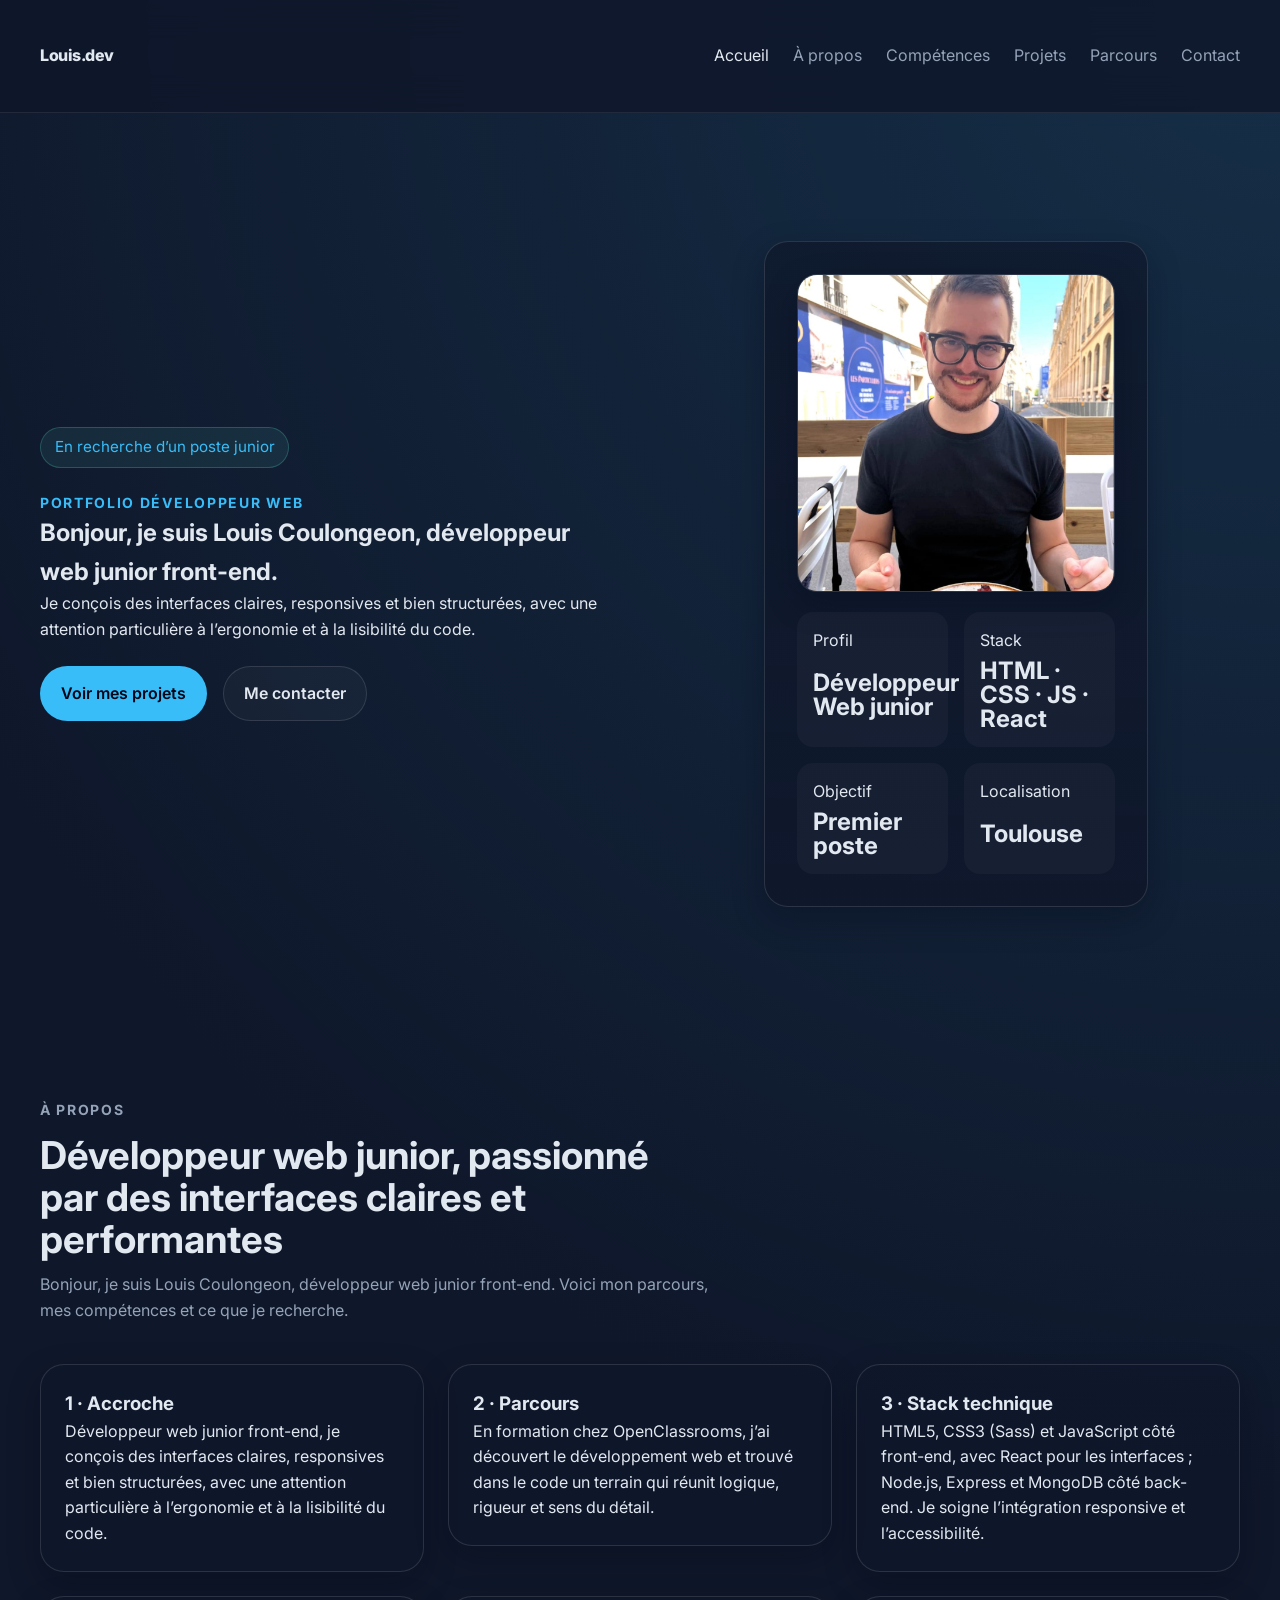
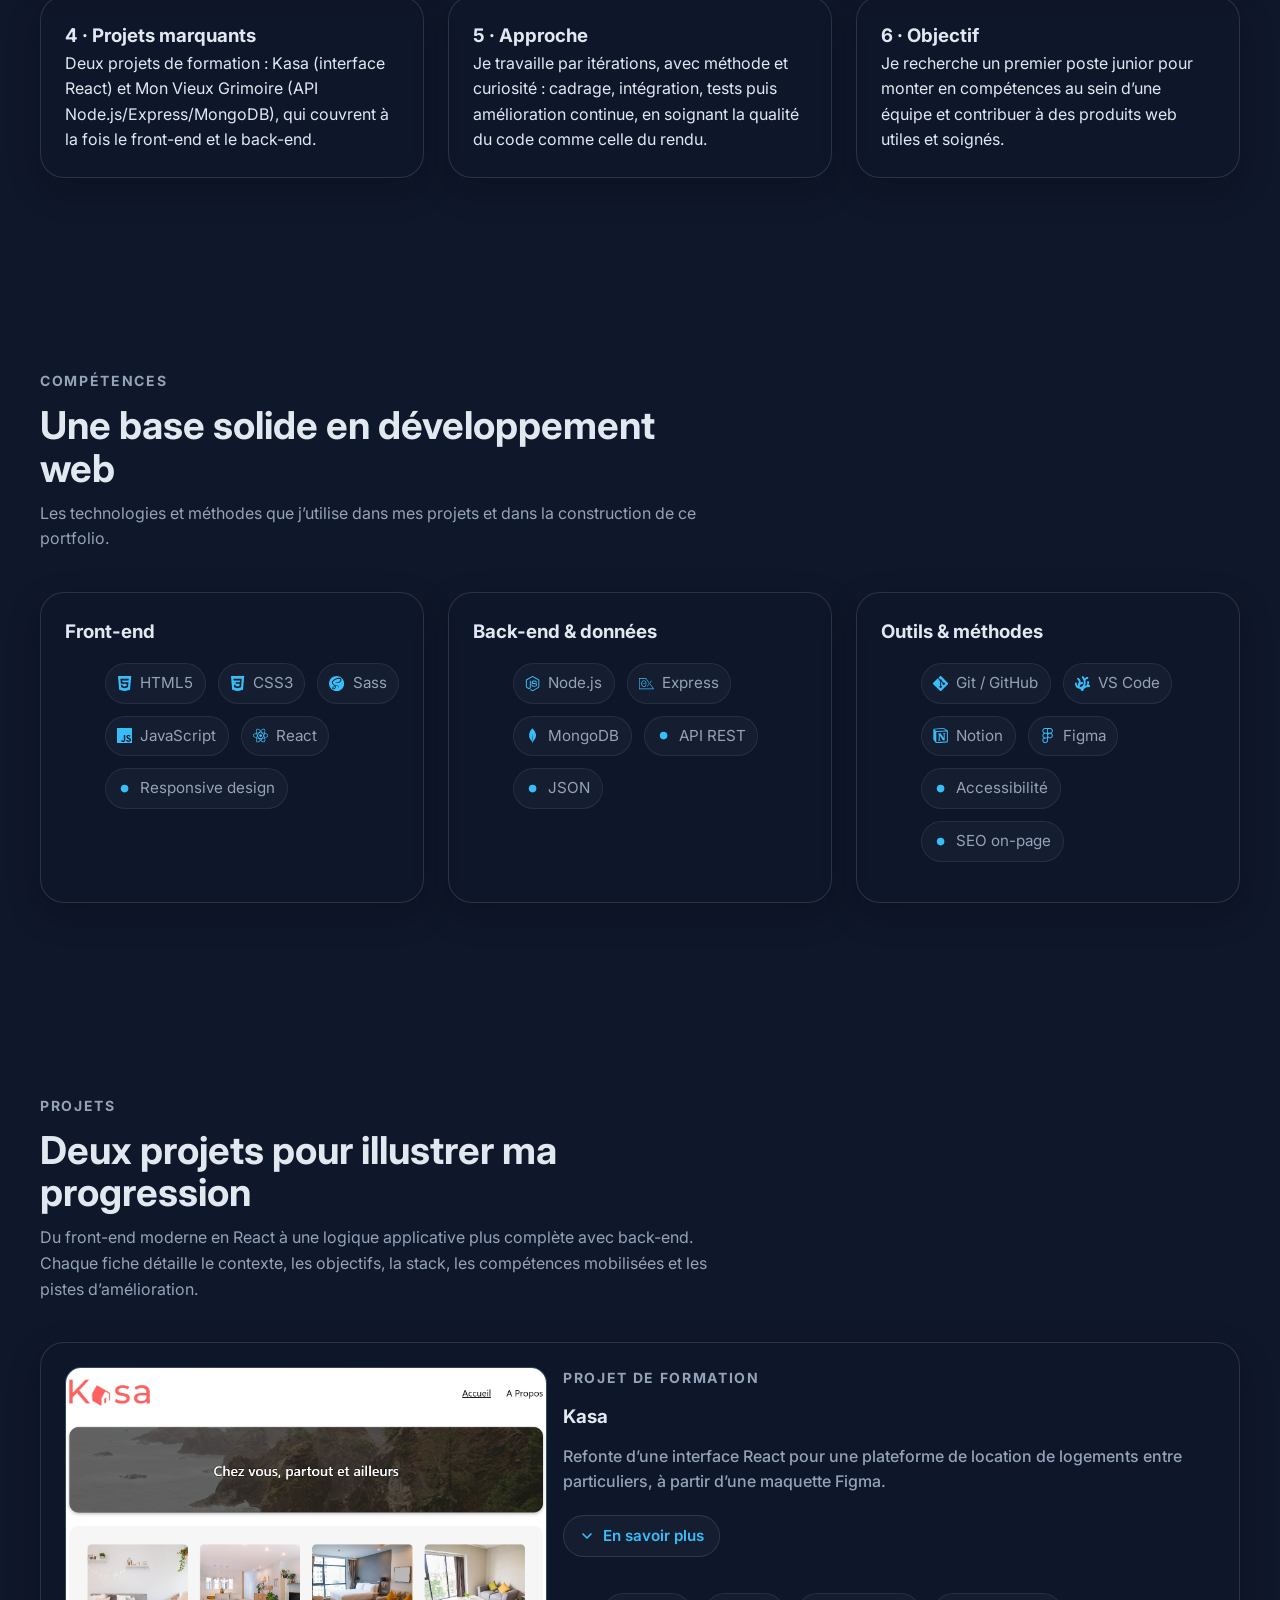
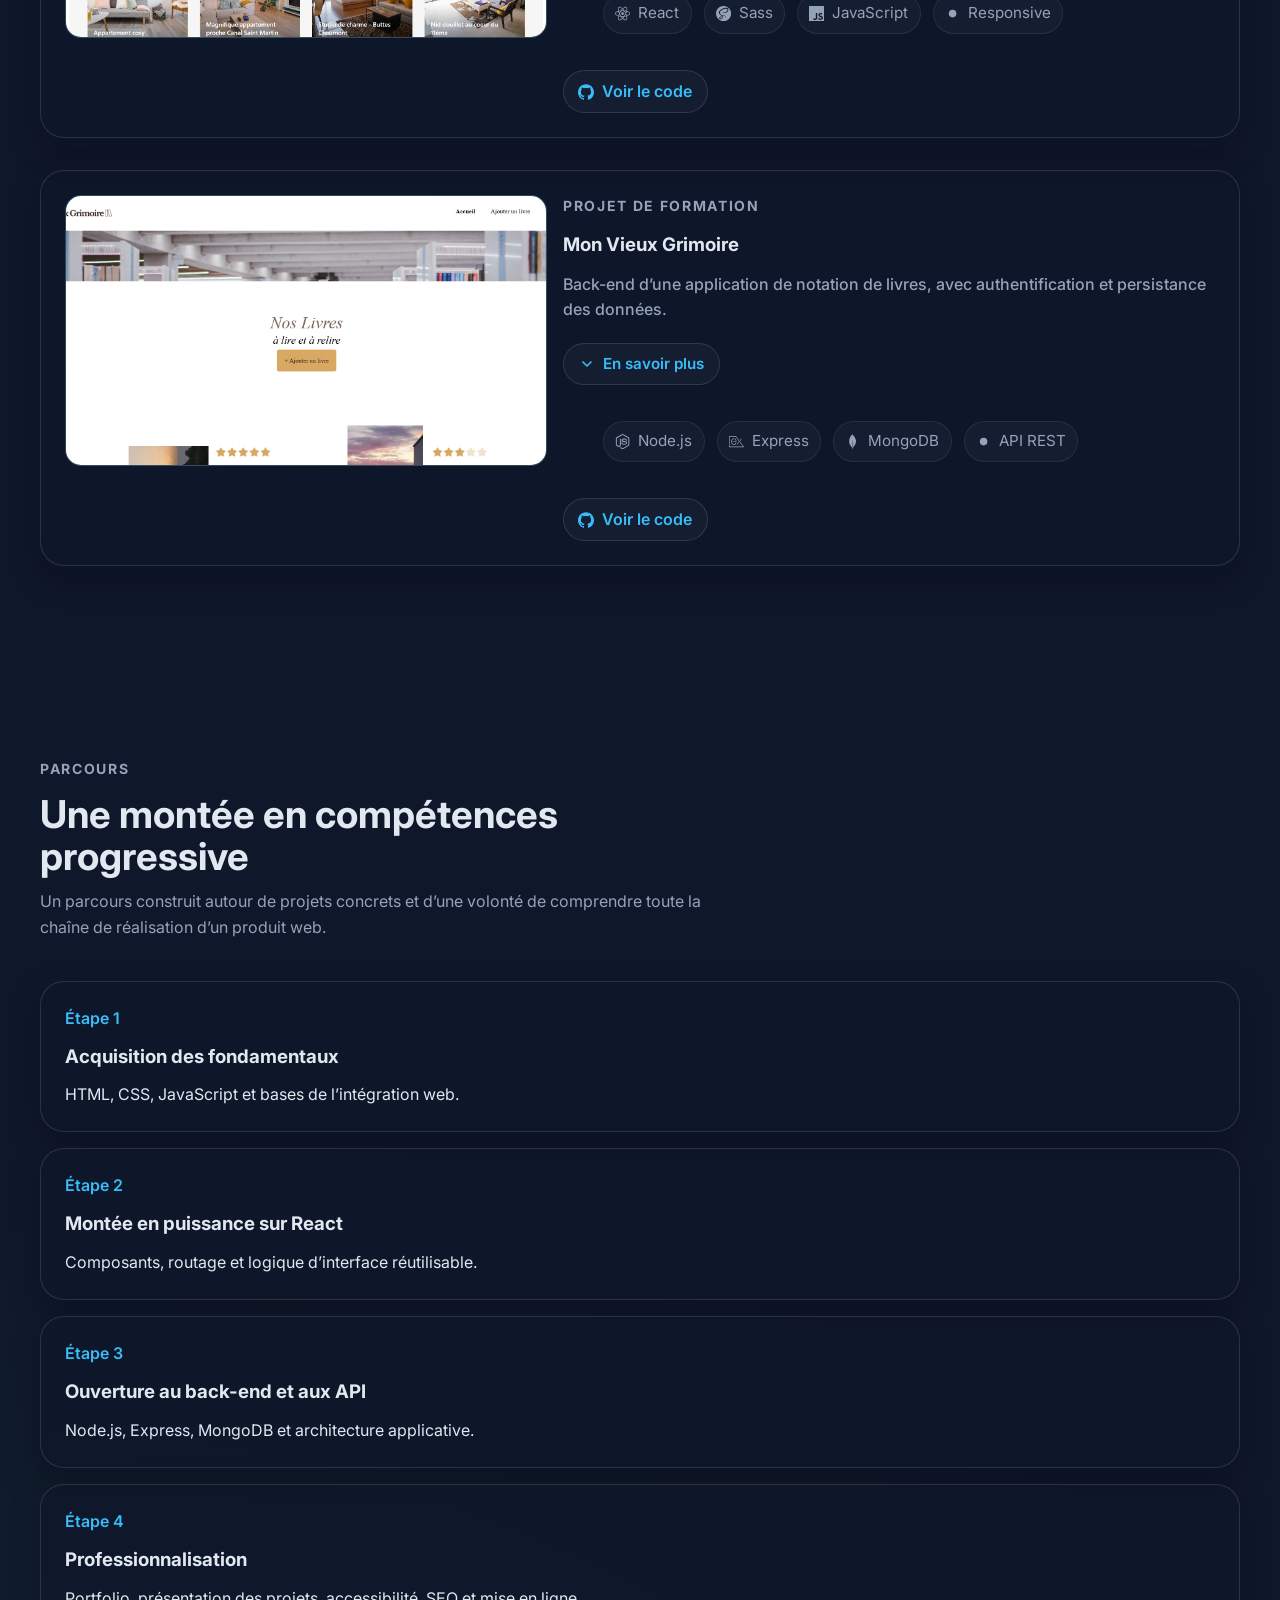
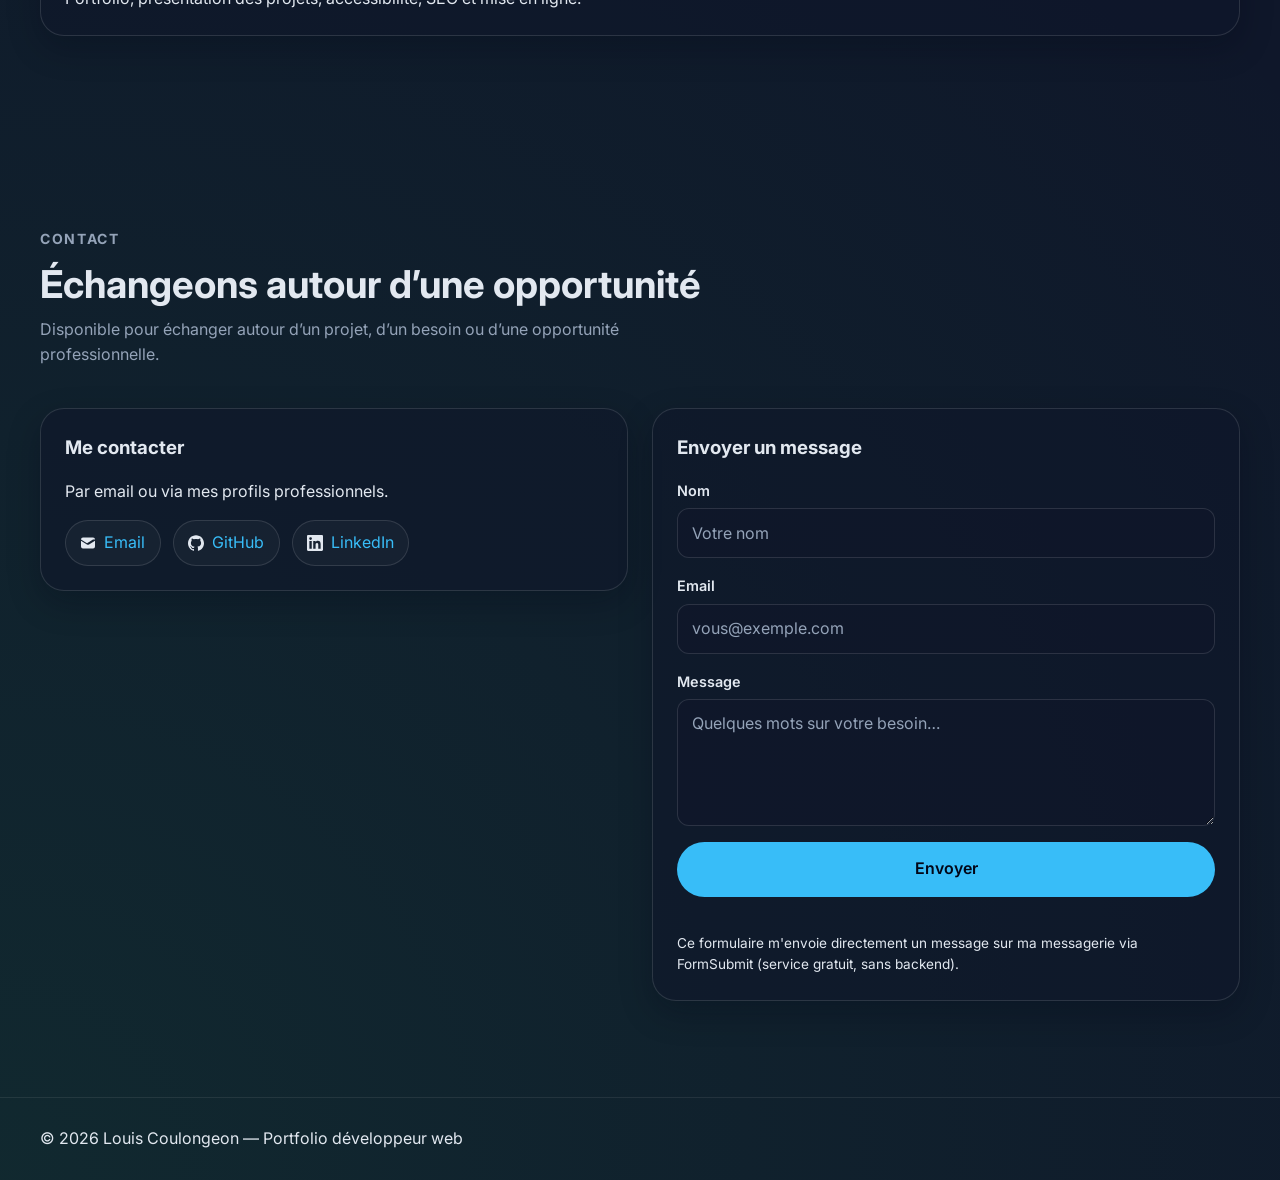
==== commit 8b7a925d: "refactor: simplify contact form and thank you page messages for clarity" ====
--- a/index.html
+++ b/index.html
@@ -42,8 +42,6 @@
   <body>
     <!--
       Bibliothèque d'icônes (logos) réutilisée dans toute la page.
-      Chaque <symbol> définit un logo ; on l'affiche avec :
-      <svg class="icon"><use href="#icon-nom"></use></svg>
       Logos : Simple Icons (MIT) + icônes maison pour le reste.
     -->
     <svg width="0" height="0" style="position:absolute" aria-hidden="true" focusable="false">
@@ -578,7 +576,7 @@
                 <p class="form-note" id="form-note" role="status" aria-live="polite"></p>
               </form>
               <p class="muted form-help">
-                Le formulaire envoie un email réel à Louis via FormSubmit (service gratuit, sans backend). Important : il doit être testé via un serveur (localhost) ou une fois en ligne (GitHub Pages), pas en ouvrant le fichier directement. Le tout premier envoi sert à activer l'adresse : un email de confirmation sera envoyé à Louis, qui devra cliquer une seule fois. Ensuite, tous les messages arrivent automatiquement.
+                Ce formulaire m'envoie directement un message sur ma messagerie via FormSubmit (service gratuit, sans backend).
               </p>
             </article>
           </div>
